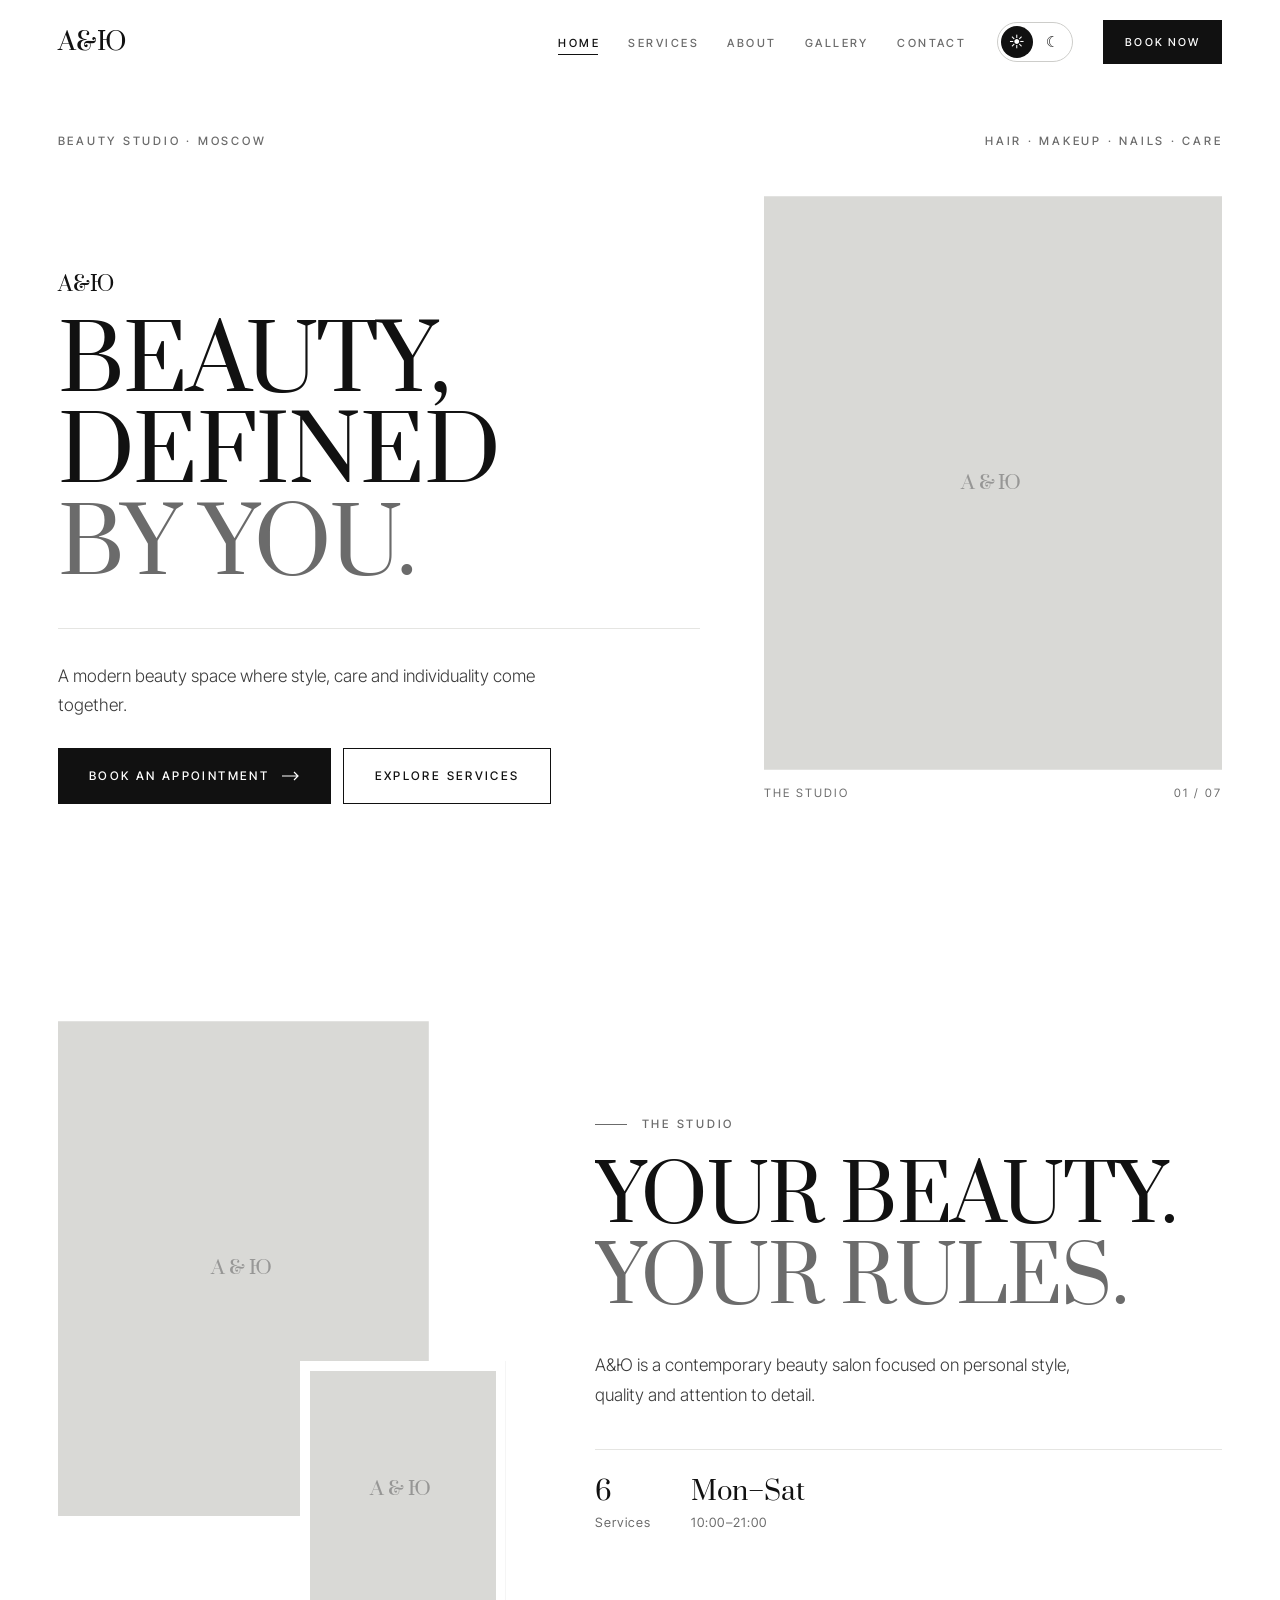
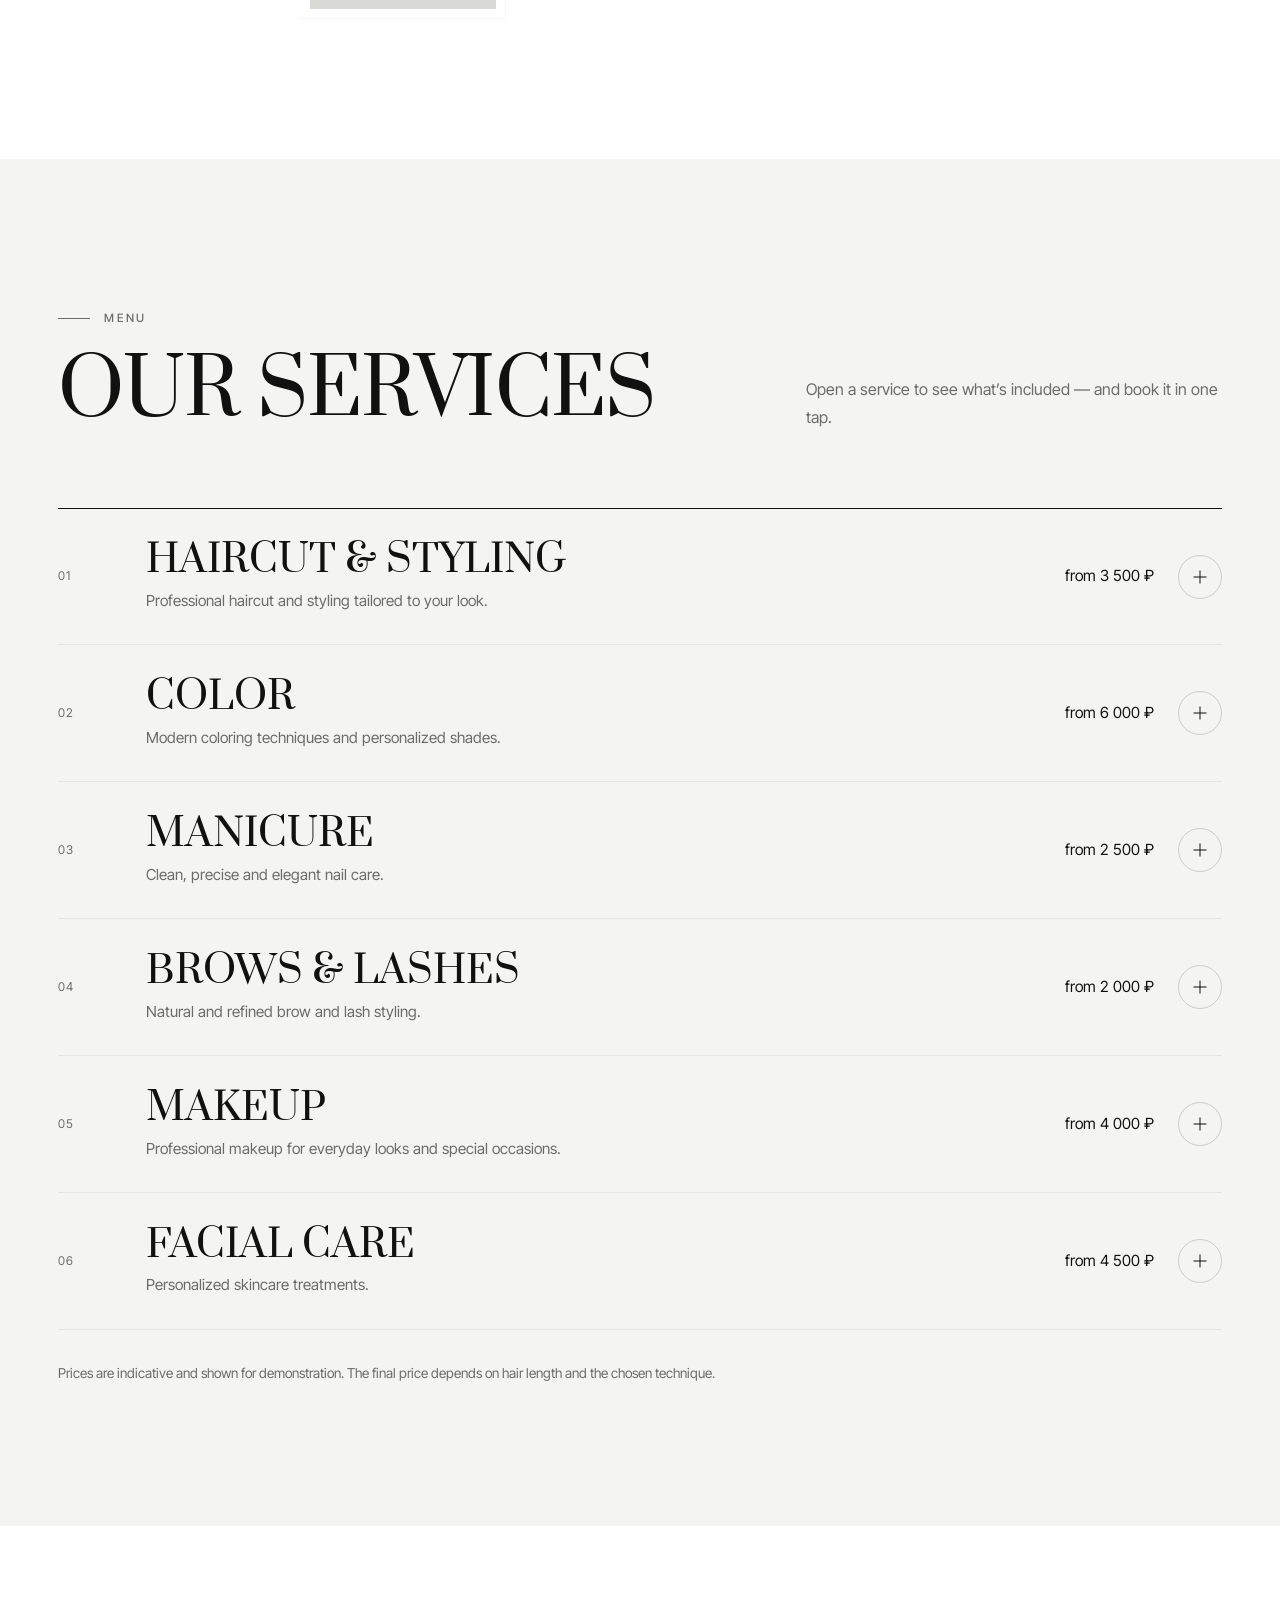
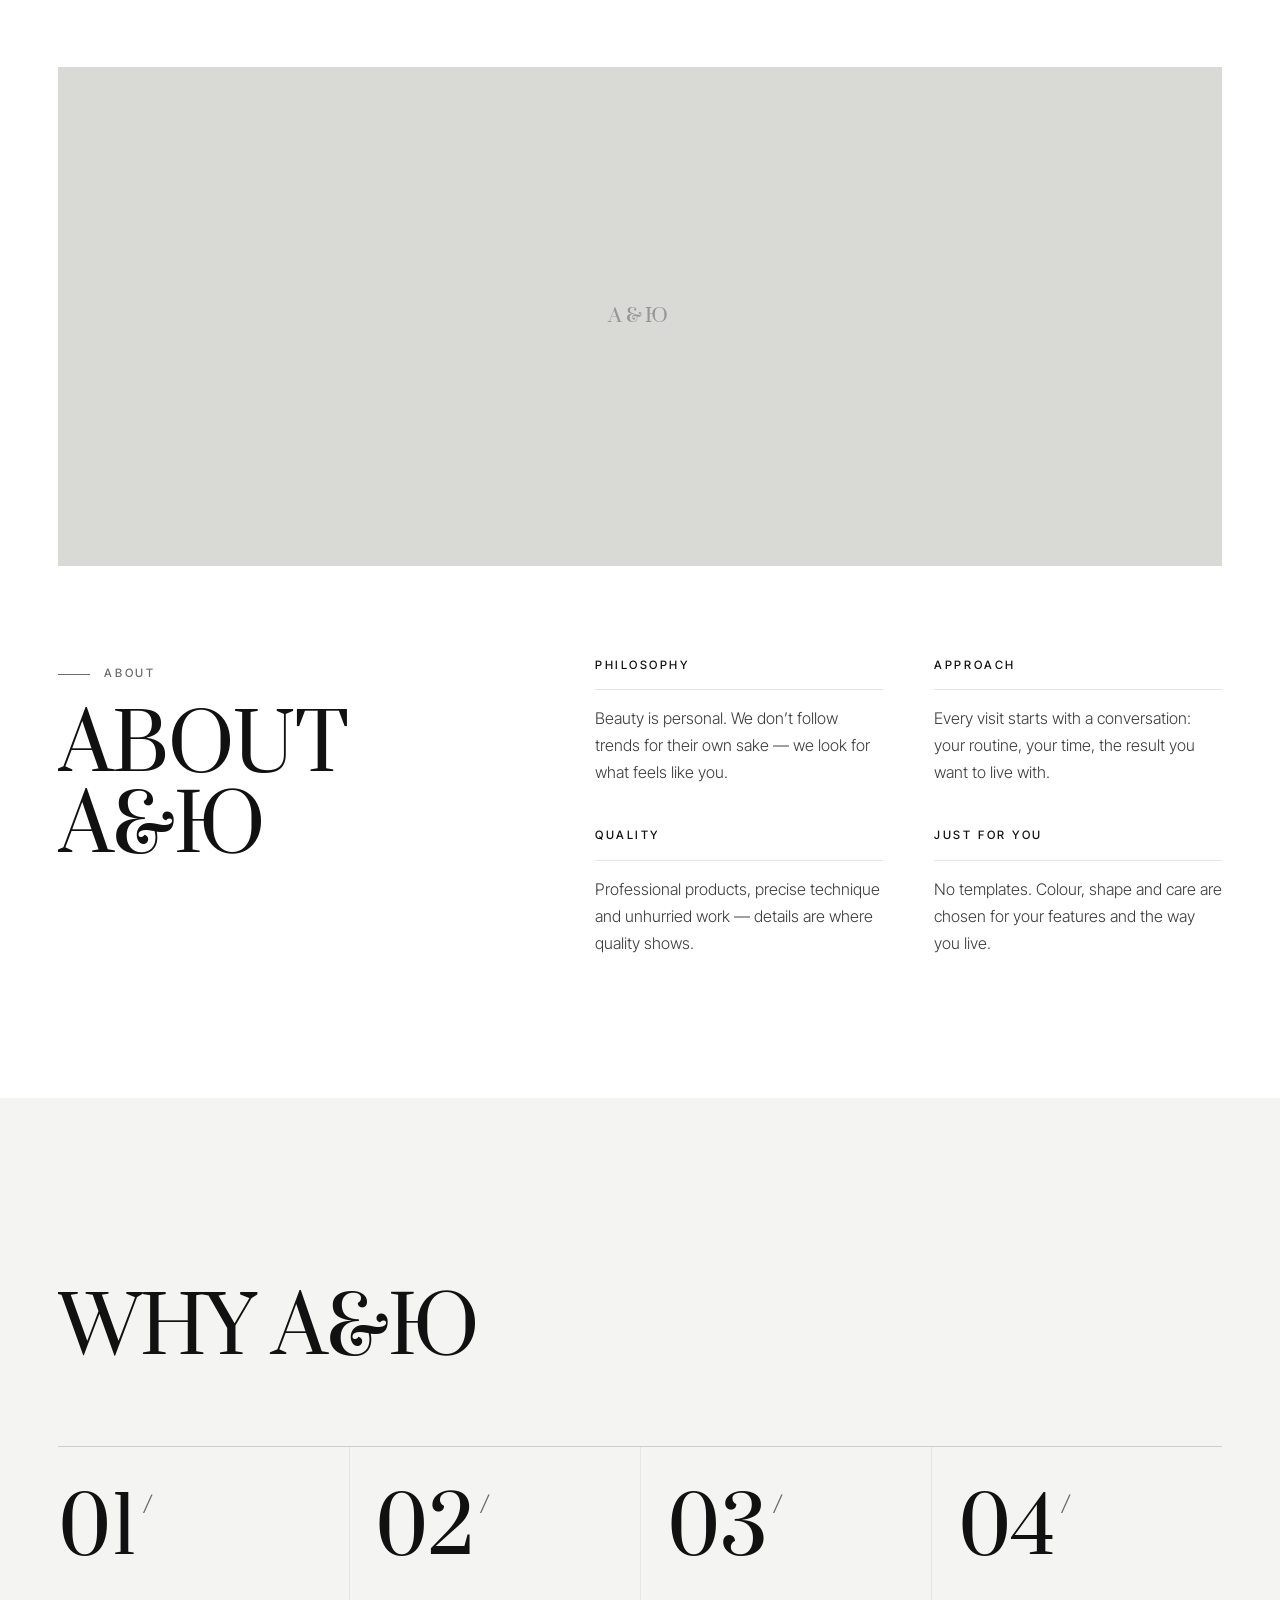
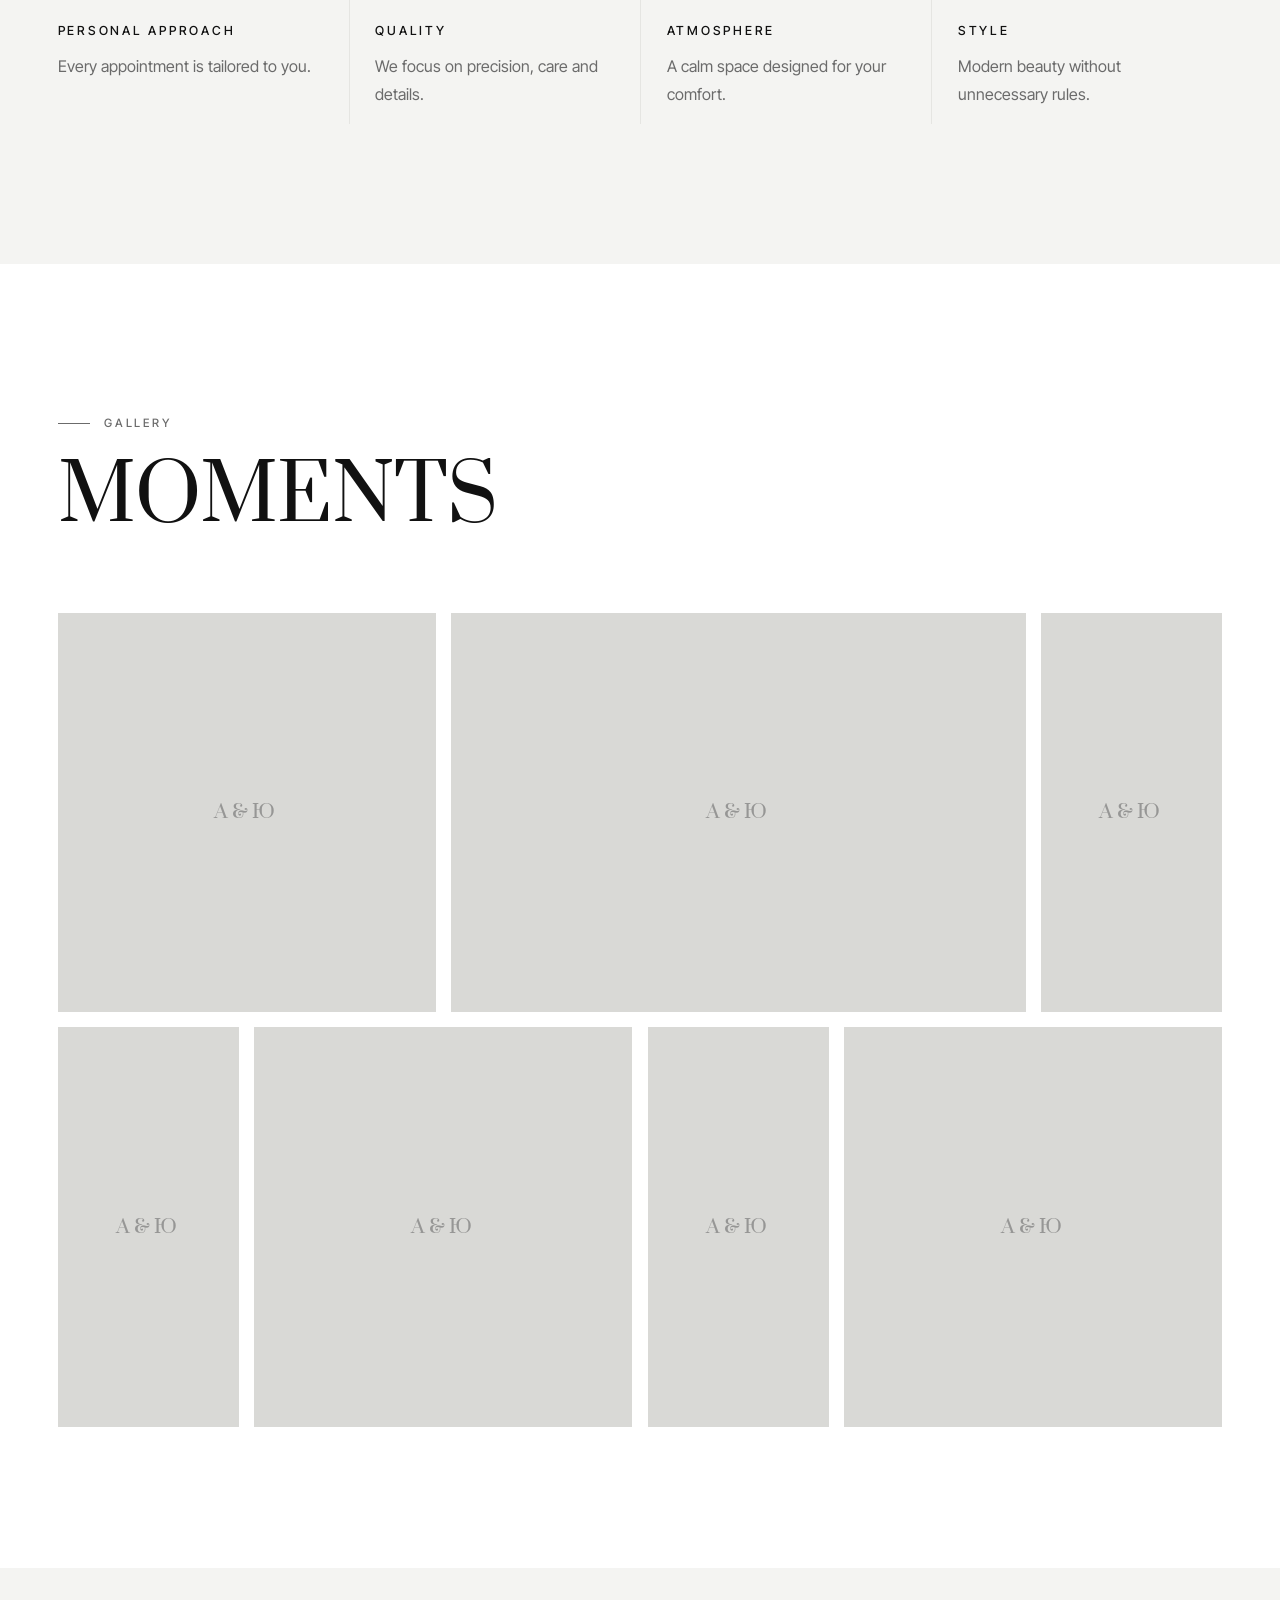
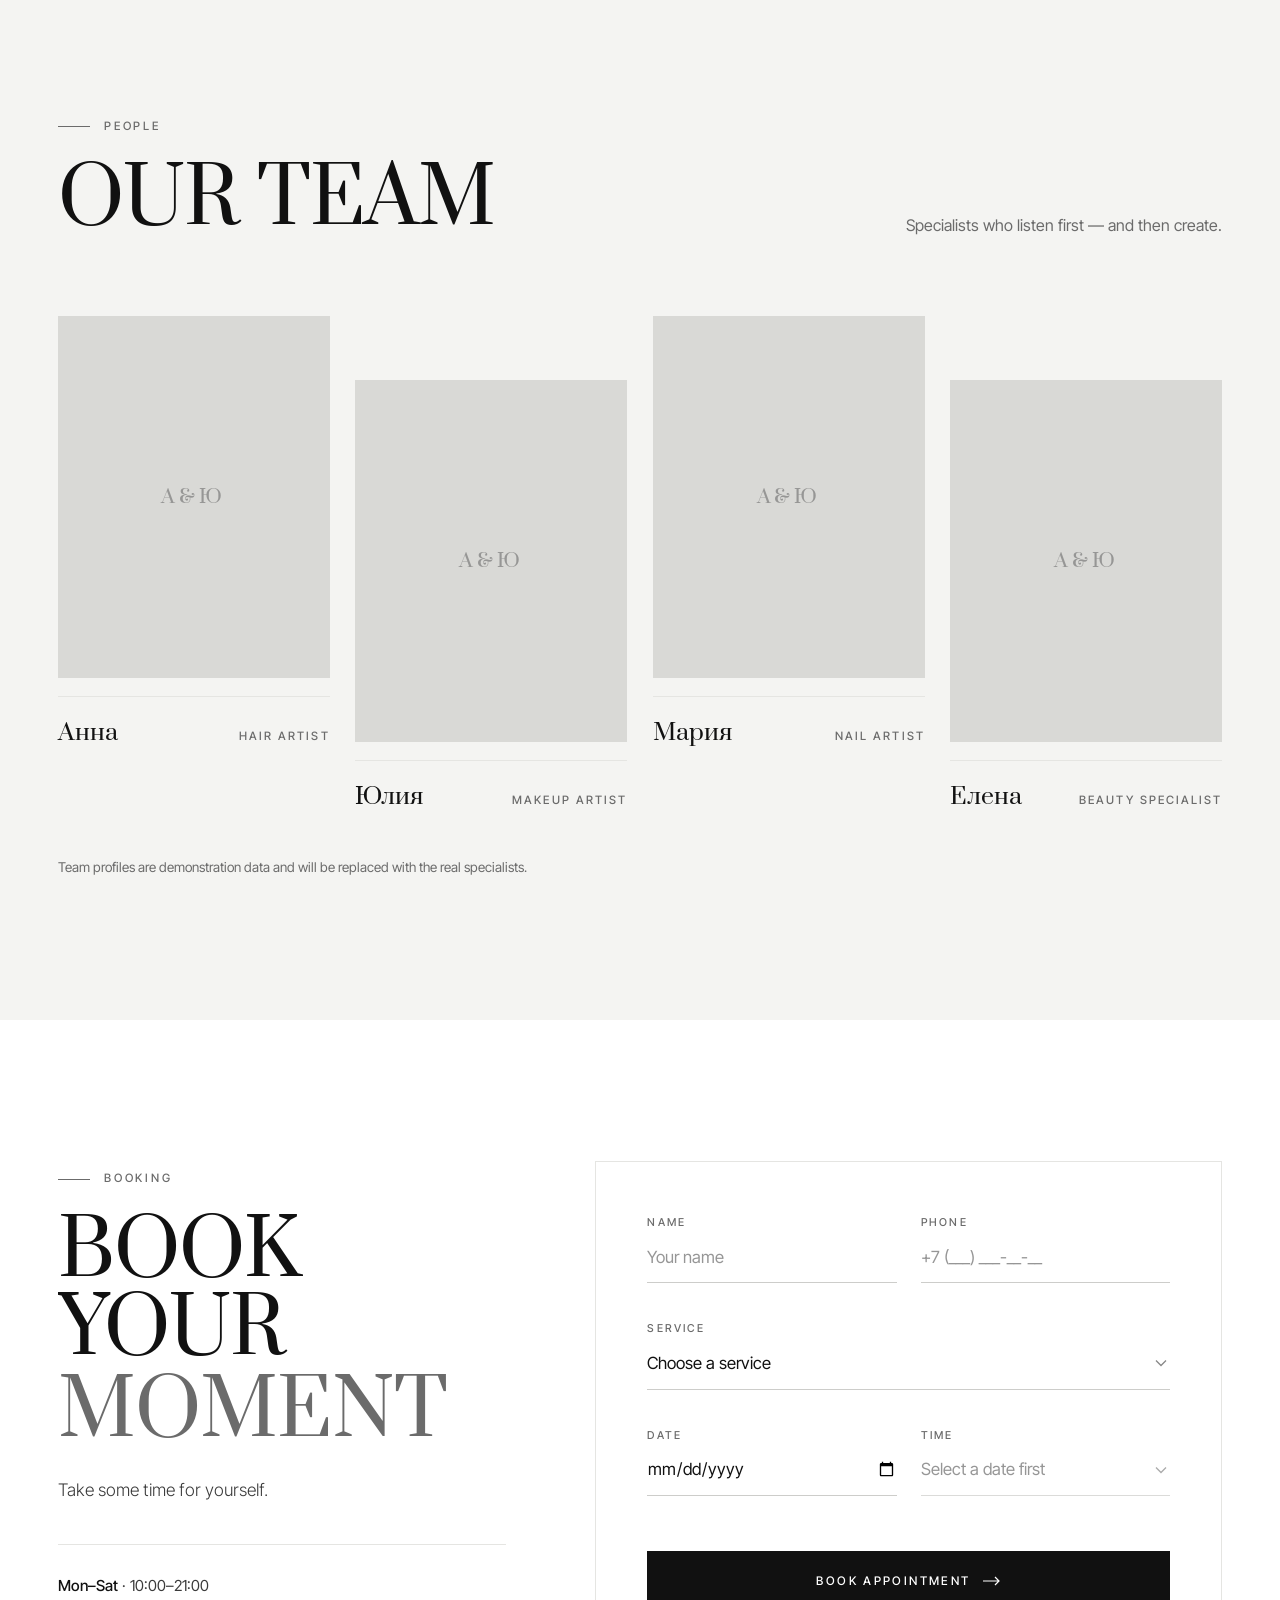
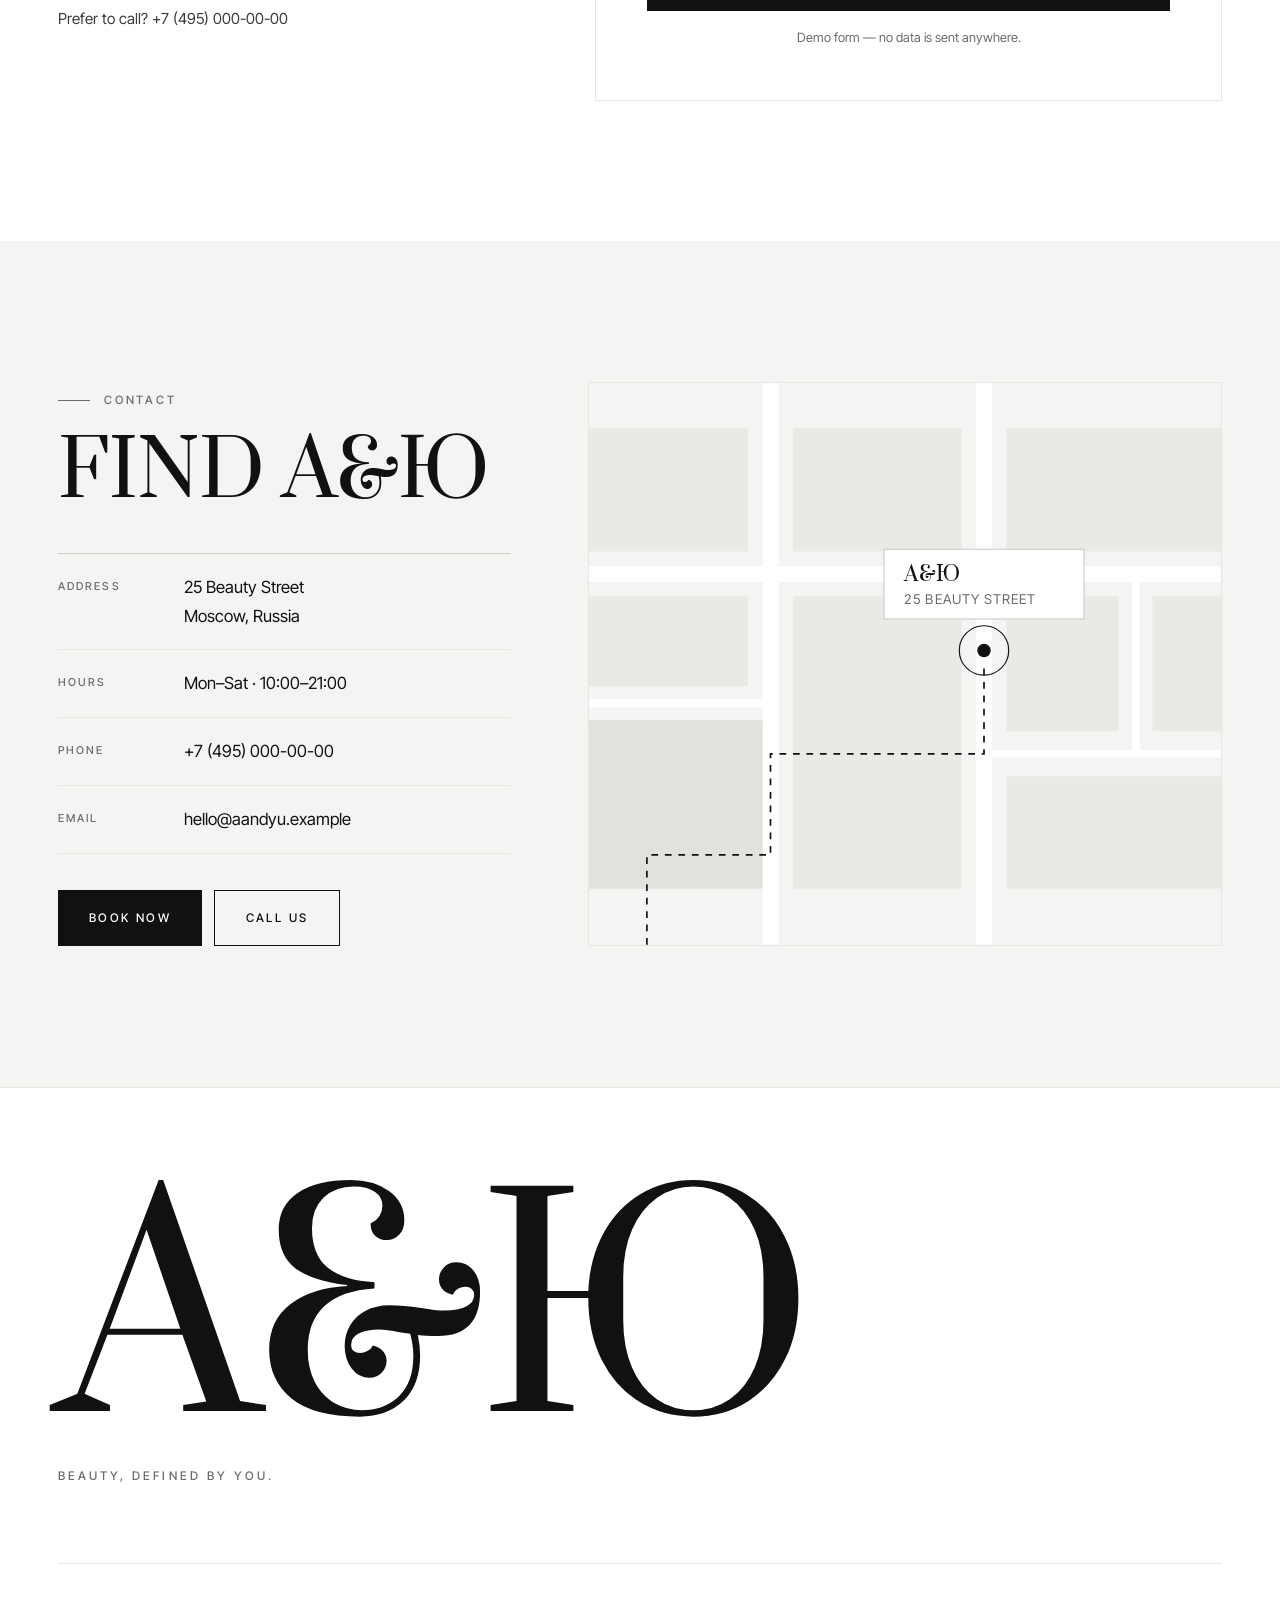
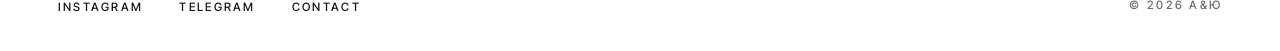
==== ayu/index.html @ 7f2ae50e "Add A&Ю beauty salon website with light and dark themes A single-file site in ayu/index.html: editor" ====
<!doctype html>
<html lang="en">
<head>
  <meta charset="utf-8">
  <meta name="viewport" content="width=device-width, initial-scale=1, viewport-fit=cover">
  <title>A&amp;Ю — Beauty Studio in Moscow</title>
  <meta name="description" content="A&amp;Ю is a contemporary beauty salon in Moscow: haircut and styling, color, manicure, brows and lashes, makeup and facial care. Book your appointment online.">
  <meta name="color-scheme" content="light dark">
  <meta name="theme-color" content="#ffffff">
  <meta property="og:type" content="website">
  <meta property="og:site_name" content="A&amp;Ю">
  <meta property="og:title" content="A&amp;Ю — Beauty, defined by you.">
  <meta property="og:description" content="A modern beauty space where style, care and individuality come together.">
  <meta property="og:image" content="https://images.unsplash.com/photo-1560066984-138dadb4c035?auto=format&fit=crop&w=1200&h=630&q=80">
  <meta name="twitter:card" content="summary_large_image">
  <link rel="icon" href="data:image/svg+xml,%3Csvg xmlns='http://www.w3.org/2000/svg' viewBox='0 0 64 64'%3E%3Crect width='64' height='64' fill='%23111'/%3E%3Ctext x='32' y='42' text-anchor='middle' font-family='Georgia,serif' font-size='24' fill='%23fff'%3EA%26%D0%AE%3C/text%3E%3C/svg%3E">

  <!-- Theme is applied before the first paint: saved choice, otherwise the system preference -->
  <script>
    (function () {
      var theme;
      try { theme = localStorage.getItem('ayu-theme'); } catch (e) {}
      if (theme !== 'light' && theme !== 'dark') {
        theme = window.matchMedia && matchMedia('(prefers-color-scheme: dark)').matches ? 'dark' : 'light';
      }
      document.documentElement.dataset.theme = theme;
      document.documentElement.classList.add('js');
    })();
  </script>

  <link rel="preconnect" href="https://fonts.googleapis.com">
  <link rel="preconnect" href="https://fonts.gstatic.com" crossorigin>
  <link rel="preconnect" href="https://images.unsplash.com">
  <link rel="stylesheet" href="https://fonts.googleapis.com/css2?family=Inter+Tight:wght@300;400;500;600&family=Prata&display=swap">

  <script type="application/ld+json">
  {
    "@context": "https://schema.org",
    "@type": "BeautySalon",
    "name": "A&Ю",
    "slogan": "Beauty, defined by you.",
    "telephone": "+7 495 000-00-00",
    "email": "hello@aandyu.example",
    "address": { "@type": "PostalAddress", "streetAddress": "25 Beauty Street", "addressLocality": "Moscow", "addressCountry": "RU" },
    "openingHoursSpecification": [{
      "@type": "OpeningHoursSpecification",
      "dayOfWeek": ["Monday", "Tuesday", "Wednesday", "Thursday", "Friday", "Saturday"],
      "opens": "10:00", "closes": "21:00"
    }]
  }
  </script>

  <style>
    /* ==========================================================================
       A&Ю — styles
       1 Theme tokens · 2 Base · 3 Type · 4 Buttons · 5 Header & menu · 6 Hero
       7 Intro · 8 Services · 9 About · 10 Why · 11 Gallery · 12 Team
       13 Booking · 14 Contact · 15 Footer · 16 Motion
       ========================================================================== */

    /* 1. Theme tokens ---------------------------------------------------------- */
    :root,
    [data-theme="light"] {
      --bg: #ffffff;
      --bg-2: #f4f4f2;
      --bg-3: #ebebe8;
      --text: #111111;
      --text-2: #3b3b3b;
      --muted: #6b6b6b;
      --line: #e5e5e2;
      --line-2: #cdcdca;
      --invert-bg: #111111;
      --invert-text: #ffffff;
      --overlay: rgba(255, 255, 255, .96);
      --img-filter: saturate(.72) brightness(1.04) contrast(.98);
      --img-filter-hover: saturate(.9) brightness(1.02);
      --placeholder: #d9d9d6;
      --map-block: #e9e9e6;
      --map-road: #ffffff;
      --map-park: #e1e2dd;
      color-scheme: light;
    }

    [data-theme="dark"] {
      --bg: #0b0b0b;
      --bg-2: #131313;
      --bg-3: #1b1b1b;
      --text: #f4f4f2;
      --text-2: #c8c8c5;
      --muted: #8e8e8b;
      --line: #252525;
      --line-2: #3a3a3a;
      --invert-bg: #f4f4f2;
      --invert-text: #0b0b0b;
      --overlay: rgba(8, 8, 8, .96);
      --img-filter: saturate(.55) contrast(1.12) brightness(.8);
      --img-filter-hover: saturate(.7) contrast(1.08) brightness(.88);
      --placeholder: #2a2a2a;
      --map-block: #1a1a1a;
      --map-road: #262626;
      --map-park: #202020;
      color-scheme: dark;
    }

    :root {
      --serif: 'Prata', 'Didot', 'Bodoni 72', Georgia, serif;
      --sans: 'Inter Tight', 'Inter', system-ui, -apple-system, 'Segoe UI', sans-serif;
      --ease: cubic-bezier(.22, 1, .36, 1);
      --ease-io: cubic-bezier(.7, 0, .2, 1);
      --gutter: clamp(20px, 4.5vw, 72px);
      --header-h: 84px;
      --section: clamp(6rem, 11vw, 11rem);
    }

    @media (max-width: 1024px) { :root { --header-h: 72px; } }
    @media (max-width: 600px)  { :root { --header-h: 64px; } }

    /* Smooth theme change for browsers without View Transitions */
    .theme-anim, .theme-anim *, .theme-anim *::before, .theme-anim *::after {
      transition: background-color .6s ease, color .6s ease, border-color .6s ease, fill .6s ease, stroke .6s ease, filter .6s ease !important;
    }

    /* Circular reveal driven by the View Transitions API */
    ::view-transition-old(root), ::view-transition-new(root) { animation: none; mix-blend-mode: normal; }

    /* 2. Base ------------------------------------------------------------------ */
    *, *::before, *::after { box-sizing: border-box; margin: 0; padding: 0; }

    html {
      -webkit-text-size-adjust: 100%;
      text-size-adjust: 100%;
      scroll-behavior: smooth;
      scroll-padding-top: 64px;
      background: var(--bg);
    }
    html.is-locked { overflow: hidden; }

    body {
      min-height: 100vh;
      background: var(--bg);
      color: var(--text-2);
      font-family: var(--sans);
      font-size: 1rem;
      font-weight: 400;
      line-height: 1.7;
      overflow-x: hidden;
      overflow-x: clip;
      -webkit-font-smoothing: antialiased;
      -moz-osx-font-smoothing: grayscale;
    }

    [hidden] { display: none !important; }
    img { display: block; max-width: 100%; }
    a { color: inherit; text-decoration: none; }
    button, input, select { font: inherit; color: inherit; }
    button { background: none; border: 0; cursor: pointer; }
    ul, ol { list-style: none; }
    address { font-style: normal; }

    ::selection { background: var(--text); color: var(--bg); }
    :focus-visible { outline: 1px solid var(--text); outline-offset: 4px; }
    main:focus { outline: none; }

    .container { width: 100%; max-width: 1440px; margin-inline: auto; padding-inline: var(--gutter); }
    .section { position: relative; padding-block: var(--section); }
    .section--alt { background: var(--bg-2); }

    .sr-only { position: absolute; width: 1px; height: 1px; margin: -1px; padding: 0; overflow: hidden; clip: rect(0 0 0 0); white-space: nowrap; border: 0; }

    .skip-link {
      position: fixed; top: 1rem; left: 1rem; z-index: 500; padding: .8rem 1.3rem;
      background: var(--invert-bg); color: var(--invert-text); font-size: .85rem;
      transform: translateY(-250%); transition: transform .3s;
    }
    .skip-link:focus { transform: none; }

    /* 3. Type ------------------------------------------------------------------ */
    .eyebrow {
      display: inline-flex; align-items: center; gap: .9rem;
      font-size: .72rem; font-weight: 500; letter-spacing: .24em; text-transform: uppercase;
      color: var(--muted);
    }
    .eyebrow::before { content: ''; width: 2rem; height: 1px; background: currentColor; }

    .title {
      font-family: var(--serif);
      font-size: clamp(2.6rem, 6vw, 6rem);
      font-weight: 400;
      line-height: 1.02;
      letter-spacing: -.01em;
      text-transform: uppercase;
      color: var(--text);
    }
    .title .soft { color: var(--muted); }

    .lead { font-size: clamp(1.05rem, 1.35vw, 1.22rem); font-weight: 300; line-height: 1.7; color: var(--text-2); }

    .mask { display: block; overflow: hidden; padding-block: .04em .1em; margin-block: -.04em -.1em; }
    .mask > span { display: block; }

    .section-head { display: flex; align-items: flex-end; justify-content: space-between; flex-wrap: wrap; gap: 1.5rem 4rem; margin-bottom: clamp(3rem, 6vw, 5.5rem); }
    .section-head .eyebrow { margin-bottom: 1.5rem; }
    .section-head__lead { max-width: 26rem; color: var(--muted); }

    /* 4. Buttons & links ------------------------------------------------------- */
    .btn {
      position: relative; display: inline-flex; align-items: center; justify-content: center; gap: .8rem;
      min-height: 56px; padding: 0 1.9rem;
      border: 1px solid var(--text);
      font-size: .74rem; font-weight: 500; letter-spacing: .2em; text-transform: uppercase; white-space: nowrap;
      color: var(--text);
      overflow: hidden; isolation: isolate;
      transition: color .5s var(--ease), border-color .5s var(--ease);
    }
    .btn::before {
      content: ''; position: absolute; inset: 0; z-index: -1; background: var(--text);
      transform: translateY(101%); transition: transform .6s var(--ease);
    }
    .btn:hover, .btn:focus-visible { color: var(--bg); }
    .btn:hover::before, .btn:focus-visible::before { transform: none; }

    .btn--solid { background: var(--text); color: var(--bg); }
    .btn--solid::before { background: var(--bg); }
    .btn--solid:hover, .btn--solid:focus-visible { color: var(--text); }

    .btn--sm { min-height: 44px; padding: 0 1.3rem; font-size: .68rem; }

    .btn__arrow { width: 18px; height: 10px; fill: none; stroke: currentColor; stroke-width: 1.2; transition: transform .6s var(--ease); }
    .btn:hover .btn__arrow { transform: translateX(4px); }

    .link {
      background: linear-gradient(currentColor, currentColor) 0 100% / 0 1px no-repeat;
      transition: background-size .5s var(--ease), color .3s;
    }
    .link:hover, .link:focus-visible { background-size: 100% 1px; }

    /* Photos: theme-aware grading and a quiet placeholder if a photo fails */
    .media { position: relative; overflow: hidden; background: var(--placeholder); }
    .media::before {
      content: 'A&Ю'; position: absolute; inset: 0; display: grid; place-items: center;
      font-family: var(--serif); font-size: 1.2rem; letter-spacing: .2em; color: var(--muted); opacity: .6;
    }
    .media img {
      position: relative; width: 100%; height: 100%; object-fit: cover;
      filter: var(--img-filter);
      transition: transform 1.4s var(--ease), filter .8s ease;
    }
    .media img.is-missing { visibility: hidden; }
    .media__inner { position: absolute; inset: -7% 0; will-change: transform; }

    /* 5. Header & menu --------------------------------------------------------- */
    .header {
      position: fixed; top: 0; left: 0; right: 0; z-index: 100;
      border-bottom: 1px solid transparent;
      transition: background-color .5s ease, border-color .5s ease;
    }
    .header.is-scrolled {
      background: var(--bg);
      background: color-mix(in srgb, var(--bg) 88%, transparent);
      -webkit-backdrop-filter: blur(12px); backdrop-filter: blur(12px);
      border-bottom-color: var(--line);
    }
    .header__inner { display: flex; align-items: center; justify-content: space-between; gap: 2rem; height: var(--header-h); transition: height .5s var(--ease); }
    .header.is-scrolled .header__inner { height: 66px; }

    .logo { font-family: var(--serif); font-size: 1.55rem; line-height: 1; letter-spacing: .02em; color: var(--text); white-space: nowrap; }

    .header__right { display: flex; align-items: center; gap: clamp(1rem, 2.4vw, 2.5rem); }

    .nav ul { display: flex; gap: clamp(1.1rem, 2.2vw, 2.4rem); }
    .nav__link {
      position: relative; padding-block: .5rem;
      font-size: .7rem; font-weight: 500; letter-spacing: .22em; text-transform: uppercase; color: var(--muted);
      transition: color .3s;
    }
    .nav__link::after {
      content: ''; position: absolute; left: 0; right: .22em; bottom: .2rem; height: 1px; background: var(--text);
      transform: scaleX(0); transform-origin: right; transition: transform .5s var(--ease);
    }
    .nav__link:hover, .nav__link.is-active { color: var(--text); }
    .nav__link:hover::after, .nav__link.is-active::after { transform: scaleX(1); transform-origin: left; }

    /* Theme switch */
    .theme-toggle {
      position: relative; display: inline-flex; align-items: center; gap: .1rem;
      height: 40px; padding: 3px;
      border: 1px solid var(--line-2); border-radius: 999px;
      color: var(--text);
    }
    .theme-toggle__knob {
      position: absolute; top: 3px; left: 3px; width: 32px; height: 32px; border-radius: 50%;
      background: var(--text);
      transition: transform .6s var(--ease), background-color .6s ease;
    }
    [data-theme="dark"] .theme-toggle__knob { transform: translateX(34px); }
    .theme-toggle__icon {
      position: relative; z-index: 1; display: grid; place-items: center; width: 32px; height: 32px;
      font-size: .95rem; line-height: 1; transition: color .5s ease;
    }
    [data-theme="light"] .theme-toggle__icon--sun,
    [data-theme="dark"] .theme-toggle__icon--moon { color: var(--bg); }
    .theme-toggle__icon--moon { margin-left: 2px; }
    .theme-toggle:hover { border-color: var(--text); }

    .burger { display: none; position: relative; width: 44px; height: 44px; margin-right: -8px; }
    .burger span { position: absolute; left: 10px; width: 24px; height: 1px; background: var(--text); transition: transform .5s var(--ease), top .5s var(--ease); }
    .burger span:first-child { top: 18px; }
    .burger span:last-child { top: 26px; }
    .burger[aria-expanded="true"] span:first-child { top: 22px; transform: rotate(45deg); }
    .burger[aria-expanded="true"] span:last-child { top: 22px; transform: rotate(-45deg); }

    @media (max-width: 1100px) { .nav { display: none; } .burger { display: block; } }
    @media (max-width: 520px) { .header__book { display: none; } }

    .drawer {
      position: fixed; inset: 0; z-index: 90; overflow-y: auto; background: var(--bg);
      visibility: hidden; clip-path: inset(0 0 100% 0);
      transition: clip-path .9s var(--ease-io), visibility 0s linear .9s;
    }
    .drawer.is-open { visibility: visible; clip-path: inset(0); transition: clip-path .9s var(--ease-io), visibility 0s; }
    .drawer__inner {
      display: flex; flex-direction: column; justify-content: space-between; gap: 2.5rem; min-height: 100%;
      padding: calc(var(--header-h) + 4vh) var(--gutter) max(2rem, env(safe-area-inset-bottom));
    }
    .drawer__list li { overflow: hidden; border-bottom: 1px solid var(--line); }
    .drawer__link {
      display: flex; align-items: baseline; justify-content: space-between; padding: .9rem 0;
      font-family: var(--serif); font-size: clamp(2.2rem, 10vw, 3.8rem); line-height: 1.05; text-transform: uppercase; color: var(--text);
      transform: translateY(105%); transition: transform .45s var(--ease), color .3s;
    }
    .drawer__link span { font-family: var(--sans); font-size: .7rem; letter-spacing: .2em; color: var(--muted); }
    .drawer.is-open .drawer__link { transform: none; transition: transform 1s var(--ease) calc(.3s + var(--i) * .06s), color .3s; }
    .drawer__link:hover { color: var(--muted); }
    .drawer__foot { display: grid; gap: 1rem; opacity: 0; transition: opacity .3s; }
    .drawer.is-open .drawer__foot { opacity: 1; transition: opacity .8s ease .7s; }
    .drawer__foot .btn { width: 100%; }
    .drawer__meta { display: flex; justify-content: space-between; flex-wrap: wrap; gap: .4rem 1rem; font-size: .88rem; color: var(--muted); }

    /* 6. Hero ------------------------------------------------------------------ */
    .hero { position: relative; padding-top: calc(var(--header-h) + clamp(1.5rem, 4vw, 3rem)); padding-bottom: clamp(3rem, 6vw, 5rem); }
    .hero__grid { display: grid; grid-template-columns: minmax(0, 7fr) minmax(0, 5fr); gap: clamp(2rem, 5vw, 5rem); align-items: end; }

    .hero__caption { display: flex; justify-content: space-between; gap: 1rem; margin-bottom: clamp(1.75rem, 3.5vw, 3rem); }
    .hero__caption span { font-size: .72rem; font-weight: 500; letter-spacing: .24em; text-transform: uppercase; color: var(--muted); }

    .hero__logo { font-family: var(--serif); font-size: clamp(1.1rem, 1.6vw, 1.4rem); color: var(--text); margin-bottom: 1rem; display: block; }

    .hero__title {
      font-family: var(--serif);
      font-size: clamp(3rem, 7vw, 7.8rem);
      font-weight: 400; line-height: .98; letter-spacing: -.015em; text-transform: uppercase;
      color: var(--text);
    }
    .hero__title .soft { color: var(--muted); }

    .hero__bottom { display: grid; gap: 1.75rem; margin-top: clamp(1.75rem, 3vw, 2.75rem); padding-top: clamp(1.5rem, 2.5vw, 2rem); border-top: 1px solid var(--line); }
    .hero__sub { max-width: 30rem; }
    .hero__actions { display: flex; flex-wrap: wrap; gap: .75rem; }

    .hero__media { aspect-ratio: 4 / 5; max-height: calc(100svh - var(--header-h) - 9rem); width: 100%; }
    .hero__media img { animation: hero-zoom 16s var(--ease) both; }
    @keyframes hero-zoom { from { transform: scale(1.12); } to { transform: scale(1); } }
    .hero__figcaption { display: flex; justify-content: space-between; margin-top: .9rem; font-size: .72rem; letter-spacing: .18em; text-transform: uppercase; color: var(--muted); }

    @media (max-width: 1024px) {
      .hero__grid { grid-template-columns: 1fr; }
      .hero__media { aspect-ratio: 4 / 3.4; }
    }
    @media (max-width: 560px) {
      .hero__actions { flex-direction: column; }
      .hero__actions .btn { width: 100%; justify-content: space-between; }
      .hero__media { aspect-ratio: 4 / 4.6; }
      .hero__caption { flex-direction: column; gap: .4rem; }
    }

    /* 7. Intro ----------------------------------------------------------------- */
    .intro__grid { display: grid; grid-template-columns: minmax(0, 5fr) minmax(0, 7fr); gap: clamp(3rem, 7vw, 8rem); align-items: center; }
    .intro__visual { position: relative; padding: 0 clamp(2rem, 6vw, 6rem) clamp(4rem, 8vw, 7rem) 0; }
    .intro__main { aspect-ratio: 3 / 4; }
    .intro__small { position: absolute; right: 0; bottom: 0; width: 46%; aspect-ratio: 4 / 5; border: clamp(6px, .8vw, 12px) solid var(--bg); }
    .intro__text .title { margin: 1.5rem 0 2rem; }
    .intro__text .lead { max-width: 30rem; }
    .intro__note { display: flex; gap: 2.5rem; margin-top: 2.5rem; padding-top: 1.75rem; border-top: 1px solid var(--line); }
    .intro__note b { display: block; font-family: var(--serif); font-size: 1.6rem; font-weight: 400; color: var(--text); line-height: 1.1; }
    .intro__note span { display: block; margin-top: .35rem; font-size: .8rem; letter-spacing: .08em; color: var(--muted); }

    @media (max-width: 900px) {
      .intro__grid { grid-template-columns: 1fr; }
      .intro__visual { order: 2; }
    }

    /* 8. Services -------------------------------------------------------------- */
    .services__list { border-top: 1px solid var(--text); }
    .svc { border-bottom: 1px solid var(--line); }

    .svc__row {
      display: grid; grid-template-columns: 64px minmax(0, 1fr) auto 44px; align-items: center; gap: 1.5rem;
      width: 100%; padding: clamp(1.4rem, 2.4vw, 2rem) 0; text-align: left;
    }
    .svc__num { font-size: .75rem; letter-spacing: .14em; color: var(--muted); }
    .svc__name {
      display: block; font-family: var(--serif); font-size: clamp(1.5rem, 3vw, 2.8rem); line-height: 1.1; text-transform: uppercase; color: var(--text);
      transition: transform .7s var(--ease), color .4s;
    }
    .svc__desc { display: block; margin-top: .4rem; font-size: .95rem; color: var(--muted); }
    .svc__price { font-size: clamp(.95rem, 1.2vw, 1.1rem); color: var(--text); white-space: nowrap; }
    .svc__icon { position: relative; width: 44px; height: 44px; border: 1px solid var(--line-2); border-radius: 50%; justify-self: end; transition: background-color .4s, border-color .4s, transform .6s var(--ease); }
    .svc__icon::before, .svc__icon::after { content: ''; position: absolute; left: 50%; top: 50%; width: 13px; height: 1px; background: var(--text); transform: translate(-50%, -50%); transition: transform .5s var(--ease), background-color .4s; }
    .svc__icon::after { transform: translate(-50%, -50%) rotate(90deg); }

    .svc__row:focus-visible .svc__name { transform: translateX(10px); }
    @media (hover: hover) {
      .svc__row:hover .svc__name { transform: translateX(10px); }
      .svc__row:hover .svc__icon { background: var(--text); border-color: var(--text); }
      .svc__row:hover .svc__icon::before, .svc__row:hover .svc__icon::after { background: var(--bg); }
    }
    .svc.is-open .svc__icon { transform: rotate(45deg); }
    .svc__row:focus-visible { outline-offset: -1px; }

    /* Hovering a row dims the others */
    @media (hover: hover) {
      .services__list:hover .svc__row .svc__name { color: var(--muted); }
      .services__list .svc__row:hover .svc__name { color: var(--text); }
    }

    .svc__panel { display: grid; grid-template-rows: 0fr; transition: grid-template-rows .7s var(--ease); }
    .svc.is-open .svc__panel { grid-template-rows: 1fr; }
    .svc__panel-inner { overflow: hidden; }
    .svc__details {
      display: grid; grid-template-columns: 200px minmax(0, 1fr) auto; gap: clamp(1.5rem, 3vw, 3rem); align-items: end;
      padding: 0 0 clamp(1.75rem, 3vw, 2.5rem) calc(64px + 1.5rem);
    }
    .svc__img { aspect-ratio: 4 / 5; }
    .svc__meta dt { font-size: .68rem; font-weight: 500; letter-spacing: .2em; text-transform: uppercase; color: var(--muted); }
    .svc__meta dd { margin: .3rem 0 1.1rem; color: var(--text); }
    .svc__meta ul { display: grid; gap: .25rem; }
    .svc__meta li::before { content: '— '; color: var(--muted); }

    .services__note { margin-top: 2rem; font-size: .85rem; color: var(--muted); }

    /* Floating preview that follows the cursor (desktop only) */
    .svc-preview { display: none; }
    @media (hover: hover) and (pointer: fine) {
      .svc-preview {
        display: block; position: fixed; top: 0; left: 0; z-index: 60;
        width: clamp(200px, 17vw, 280px); aspect-ratio: 4 / 5;
        pointer-events: none; opacity: 0; will-change: transform;
        transition: opacity .4s ease;
      }
      .svc-preview.is-visible { opacity: 1; }
      .svc-preview .media { position: absolute; inset: 0; opacity: 0; transform: scale(1.06); transition: opacity .5s ease, transform .8s var(--ease); }
      .svc-preview .media.is-active { opacity: 1; transform: none; }
    }

    @media (max-width: 760px) {
      .svc__row { grid-template-columns: minmax(0, 1fr) 40px; grid-template-areas: "num icon" "name icon" "price icon"; gap: .35rem 1rem; }
      .svc__num { grid-area: num; }
      .svc__main { grid-area: name; }
      .svc__price { grid-area: price; margin-top: .4rem; }
      .svc__icon { grid-area: icon; width: 40px; height: 40px; }
      .svc__details { grid-template-columns: 110px minmax(0, 1fr); padding-left: 0; align-items: start; }
      .svc__details .btn { grid-column: 1 / -1; }
    }

    /* 9. About ----------------------------------------------------------------- */
    .about__media { aspect-ratio: 21 / 9; margin-bottom: clamp(3.5rem, 7vw, 6rem); }
    .about__grid { display: grid; grid-template-columns: minmax(0, 5fr) minmax(0, 7fr); gap: 3rem clamp(3rem, 7vw, 8rem); }
    .about__head .title { margin-top: 1.5rem; }
    .about__points { display: grid; grid-template-columns: repeat(2, minmax(0, 1fr)); gap: 2.5rem clamp(2rem, 4vw, 4rem); }
    .about__points h3 { font-size: .72rem; font-weight: 500; letter-spacing: .22em; text-transform: uppercase; color: var(--text); padding-bottom: .9rem; margin-bottom: .9rem; border-bottom: 1px solid var(--line); }
    .about__points p { color: var(--text-2); font-weight: 300; }

    @media (max-width: 900px) {
      .about__grid { grid-template-columns: 1fr; }
      .about__media { aspect-ratio: 4 / 3; }
    }
    @media (max-width: 560px) { .about__points { grid-template-columns: 1fr; } }

    /* 10. Why ------------------------------------------------------------------ */
    .why__grid { display: grid; grid-template-columns: repeat(4, minmax(0, 1fr)); border-top: 1px solid var(--line-2); }
    .why__item { position: relative; padding: clamp(2rem, 3.5vw, 3rem) clamp(1.25rem, 2vw, 2rem) 1rem 0; }
    .why__item + .why__item { padding-left: clamp(1.25rem, 2vw, 2rem); border-left: 1px solid var(--line); }
    .why__item::before { content: ''; position: absolute; left: 0; top: -1px; height: 1px; width: 100%; background: var(--text); transform: scaleX(0); transform-origin: left; transition: transform .8s var(--ease); }
    .why__item:hover::before { transform: scaleX(1); }
    .why__num { font-family: var(--serif); font-size: clamp(3.5rem, 6vw, 6rem); line-height: 1; color: var(--text); }
    .why__num span { color: var(--muted); font-size: .35em; vertical-align: top; margin-left: .15em; }
    .why__title { margin-top: clamp(2rem, 4vw, 3.5rem); font-size: .78rem; font-weight: 500; letter-spacing: .22em; text-transform: uppercase; color: var(--text); }
    .why__text { margin-top: .75rem; max-width: 16rem; color: var(--muted); }

    @media (max-width: 1024px) {
      .why__grid { grid-template-columns: repeat(2, minmax(0, 1fr)); }
      .why__item:nth-child(3) { padding-left: 0; border-left: 0; }
      .why__item:nth-child(n + 3) { border-top: 1px solid var(--line); }
    }
    @media (max-width: 560px) {
      .why__grid { grid-template-columns: 1fr; }
      .why__item, .why__item + .why__item { padding-left: 0; border-left: 0; }
      .why__item + .why__item { border-top: 1px solid var(--line); }
      .why__title { margin-top: 1.25rem; }
    }

    /* 11. Gallery -------------------------------------------------------------- */
    .gallery__grid {
      display: grid;
      grid-template-columns: repeat(6, minmax(0, 1fr));
      grid-auto-rows: clamp(140px, 15vw, 260px);
      grid-template-areas:
        "a a b b b c"
        "a a b b b c"
        "d e e f g g"
        "d e e f g g";
      gap: clamp(10px, 1.2vw, 18px);
    }
    .gallery__item:nth-child(1) { grid-area: a; }
    .gallery__item:nth-child(2) { grid-area: b; }
    .gallery__item:nth-child(3) { grid-area: c; }
    .gallery__item:nth-child(4) { grid-area: d; }
    .gallery__item:nth-child(5) { grid-area: e; }
    .gallery__item:nth-child(6) { grid-area: f; }
    .gallery__item:nth-child(7) { grid-area: g; }

    .gallery__btn { display: block; width: 100%; height: 100%; text-align: left; }
    .gallery__btn::after { content: ''; position: absolute; inset: 0; background: linear-gradient(to top, rgba(0, 0, 0, .45), transparent 45%); opacity: 0; transition: opacity .6s ease; }
    .gallery__label {
      position: absolute; left: 1.1rem; bottom: 1rem; z-index: 1;
      font-size: .7rem; font-weight: 500; letter-spacing: .22em; text-transform: uppercase; color: #fff;
      opacity: 0; transform: translateY(8px); transition: opacity .5s var(--ease), transform .6s var(--ease);
    }
    .gallery__arrow {
      position: absolute; right: 1rem; top: 1rem; z-index: 1; display: grid; place-items: center; width: 40px; height: 40px;
      border: 1px solid rgba(255, 255, 255, .7); border-radius: 50%; color: #fff;
      opacity: 0; transform: translate(-6px, 6px); transition: opacity .5s var(--ease), transform .6s var(--ease);
    }
    .gallery__arrow svg { width: 14px; height: 14px; fill: none; stroke: currentColor; stroke-width: 1.3; }
    .gallery__btn:hover img, .gallery__btn:focus-visible img { transform: scale(1.05); filter: var(--img-filter-hover); }
    .gallery__btn:hover::after, .gallery__btn:focus-visible::after,
    .gallery__btn:hover .gallery__label, .gallery__btn:focus-visible .gallery__label,
    .gallery__btn:hover .gallery__arrow, .gallery__btn:focus-visible .gallery__arrow { opacity: 1; transform: none; }
    .gallery__btn:focus-visible { outline-offset: -3px; }

    @media (hover: none) {
      .gallery__btn::after, .gallery__label { opacity: 1; transform: none; }
    }
    @media (max-width: 760px) {
      .gallery__grid { grid-template-columns: repeat(2, minmax(0, 1fr)); grid-auto-rows: 44vw; grid-template-areas: "a a" "a a" "b b" "c d" "e f" "g g"; }
      .gallery__label { left: .75rem; bottom: .7rem; font-size: .6rem; }
      .gallery__arrow { display: none; }
    }

    .lightbox {
      position: fixed; inset: 0; z-index: 200;
      display: grid; grid-template-columns: auto minmax(0, 1fr) auto; align-items: center; gap: 1.25rem;
      padding: clamp(1rem, 4vw, 3rem);
      background: var(--overlay);
      opacity: 0; visibility: hidden; transition: opacity .5s var(--ease), visibility 0s linear .5s;
    }
    .lightbox.is-open { opacity: 1; visibility: visible; transition: opacity .5s var(--ease), visibility 0s; }
    .lightbox__figure { display: flex; flex-direction: column; align-items: center; gap: 1rem; min-width: 0; }
    .lightbox__img { max-width: 100%; max-height: 80vh; max-height: 80svh; object-fit: contain; filter: var(--img-filter); opacity: 0; transform: scale(.97); transition: opacity .6s var(--ease), transform .8s var(--ease); }
    .lightbox.is-open .lightbox__img.is-loaded { opacity: 1; transform: none; }
    .lightbox__caption { display: flex; gap: 1.5rem; font-size: .7rem; font-weight: 500; letter-spacing: .22em; text-transform: uppercase; color: var(--text); }
    .lightbox__count { color: var(--muted); }
    .lightbox__nav, .lightbox__close { display: grid; place-items: center; width: 52px; height: 52px; border: 1px solid var(--line-2); border-radius: 50%; color: var(--text); transition: background-color .3s, color .3s, border-color .3s; }
    .lightbox__nav:hover, .lightbox__close:hover { background: var(--text); border-color: var(--text); color: var(--bg); }
    .lightbox__nav svg, .lightbox__close svg { width: 16px; height: 16px; fill: none; stroke: currentColor; stroke-width: 1.3; }
    .lightbox__close { position: absolute; top: clamp(1rem, 3vw, 2rem); right: clamp(1rem, 3vw, 2rem); }
    @media (max-width: 760px) {
      .lightbox { grid-template-columns: 1fr 1fr; grid-template-rows: 1fr auto; padding: 5rem 1rem 1.5rem; }
      .lightbox__figure { grid-column: 1 / -1; grid-row: 1; }
      .lightbox__nav--prev { grid-row: 2; justify-self: end; }
      .lightbox__nav--next { grid-row: 2; justify-self: start; }
    }

    /* 12. Team ----------------------------------------------------------------- */
    .team__grid { display: grid; grid-template-columns: repeat(4, minmax(0, 1fr)); gap: clamp(1rem, 2vw, 2rem); }
    .member:nth-child(even) { margin-top: clamp(2rem, 5vw, 5rem); }
    .member__media { aspect-ratio: 3 / 4; }
    .member__media img { filter: grayscale(1) var(--img-filter); }
    .member:hover .member__media img { transform: scale(1.04); filter: var(--img-filter-hover); }
    .member__info { display: flex; justify-content: space-between; align-items: baseline; gap: 1rem; margin-top: 1.1rem; padding-top: 1rem; border-top: 1px solid var(--line); }
    .member__name { font-family: var(--serif); font-size: clamp(1.3rem, 1.8vw, 1.6rem); font-weight: 400; color: var(--text); }
    .member__role { font-size: .72rem; font-weight: 500; letter-spacing: .18em; text-transform: uppercase; color: var(--muted); text-align: right; }
    .team__note { margin-top: 2.5rem; font-size: .84rem; color: var(--muted); }

    @media (max-width: 1024px) { .team__grid { grid-template-columns: repeat(2, minmax(0, 1fr)); } }
    @media (max-width: 480px) {
      .member__info { flex-direction: column; gap: .2rem; }
      .member__role { text-align: left; font-size: .64rem; }
    }

    /* 13. Booking -------------------------------------------------------------- */
    .booking__grid { display: grid; grid-template-columns: minmax(0, 5fr) minmax(0, 7fr); gap: clamp(3rem, 7vw, 8rem); align-items: start; }
    .booking__intro .title { margin: 1.5rem 0 1.5rem; }
    .booking__info { display: grid; gap: .4rem; margin-top: 2.5rem; padding-top: 1.75rem; border-top: 1px solid var(--line); font-size: .95rem; }
    .booking__info b { font-weight: 500; color: var(--text); }

    .booking__card { padding: clamp(1.75rem, 4vw, 3.5rem); background: var(--bg); border: 1px solid var(--line); }

    .form__grid { display: grid; grid-template-columns: repeat(2, minmax(0, 1fr)); gap: .6rem 1.5rem; }
    .field { display: flex; flex-direction: column; min-width: 0; }
    .field--full { grid-column: 1 / -1; }
    .field__label { font-size: .68rem; font-weight: 500; letter-spacing: .2em; text-transform: uppercase; color: var(--muted); }
    .field__input {
      width: 100%; height: 52px; padding: 0;
      border: 0; border-bottom: 1px solid var(--line-2); border-radius: 0;
      background: transparent; font-size: 1.05rem; color: var(--text);
      outline: none; transition: border-color .3s;
      -webkit-appearance: none; appearance: none;
    }
    .field__input::placeholder { color: var(--muted); opacity: .7; }
    .field__input:focus { border-bottom-color: var(--text); }
    select.field__input {
      padding-right: 1.75rem; cursor: pointer;
      background: transparent url("data:image/svg+xml,%3Csvg xmlns='http://www.w3.org/2000/svg' width='12' height='8' viewBox='0 0 12 8'%3E%3Cpath d='M1 1.5l5 5 5-5' fill='none' stroke='%23888' stroke-width='1.3'/%3E%3C/svg%3E") right .2rem center no-repeat;
    }
    select.field__input option { background: var(--bg); color: var(--text); }
    select.field__input:disabled { cursor: not-allowed; color: var(--muted); }
    .field__input[aria-invalid="true"] { border-bottom-color: var(--text); border-bottom-width: 2px; }
    .field__error { min-height: 1.3rem; margin-top: .35rem; font-size: .78rem; color: var(--text); }
    .field__error:not(:empty)::before { content: '— '; color: var(--muted); }

    .form__submit { width: 100%; margin-top: 1.75rem; min-height: 60px; }
    .form__submit:disabled { cursor: progress; }
    .spinner { display: none; width: 16px; height: 16px; border: 1px solid currentColor; border-top-color: transparent; border-radius: 50%; animation: spin .8s linear infinite; }
    .form.is-sending .spinner { display: block; }
    .form.is-sending .btn__arrow { display: none; }
    @keyframes spin { to { transform: rotate(360deg); } }
    .form__legal { margin-top: 1rem; font-size: .8rem; color: var(--muted); text-align: center; }

    .success { text-align: center; padding-block: clamp(1rem, 3vw, 2rem); animation: fade-up .9s var(--ease) both; }
    .success:focus { outline: none; }
    .success__mark { font-family: var(--serif); font-size: 2.2rem; color: var(--text); }
    .success__title { margin-top: 1.25rem; font-family: var(--serif); font-size: clamp(1.8rem, 3vw, 2.6rem); line-height: 1.15; color: var(--text); }
    .success__text { margin-top: .75rem; color: var(--muted); }
    .success__summary { max-width: 360px; margin: 2rem auto 0; text-align: left; border-top: 1px solid var(--line); }
    .success__summary div { display: flex; justify-content: space-between; gap: 1rem; padding: .7rem 0; border-bottom: 1px solid var(--line); font-size: .92rem; }
    .success__summary dt { color: var(--muted); }
    .success__summary dd { color: var(--text); text-align: right; }
    .success__again { margin-top: 2rem; }
    @keyframes fade-up { from { opacity: 0; transform: translateY(16px); } }

    @media (max-width: 1024px) { .booking__grid { grid-template-columns: 1fr; } }
    @media (max-width: 560px) {
      .form__grid { grid-template-columns: 1fr; }
      .booking__card { margin-inline: calc(var(--gutter) * -1 + 8px); padding-inline: 1.25rem; }
    }

    /* 14. Contact -------------------------------------------------------------- */
    .contact__grid { display: grid; grid-template-columns: minmax(0, 5fr) minmax(0, 7fr); gap: clamp(3rem, 6vw, 7rem); align-items: stretch; }
    .contact__head .title { margin-top: 1.5rem; }
    .contact__list { margin-top: 2.5rem; border-top: 1px solid var(--line-2); }
    .contact__list > div { display: grid; grid-template-columns: 110px minmax(0, 1fr); gap: 1rem; padding: 1.2rem 0; border-bottom: 1px solid var(--line); }
    .contact__list dt { font-size: .68rem; font-weight: 500; letter-spacing: .2em; text-transform: uppercase; color: var(--muted); padding-top: .25rem; }
    .contact__list dd { font-size: 1.05rem; color: var(--text); }
    .contact__actions { display: flex; flex-wrap: wrap; gap: .75rem; margin-top: 2.25rem; }

    .map { position: relative; min-height: 460px; overflow: hidden; background: var(--bg-2); border: 1px solid var(--line); }
    .map svg { position: absolute; inset: 0; width: 100%; height: 100%; }
    .map__block { fill: var(--map-block); }
    .map__park { fill: var(--map-park); }
    .map__road { fill: none; stroke: var(--map-road); stroke-width: 14; }
    .map__road--sm { stroke-width: 7; }
    .map__route { fill: none; stroke: var(--text); stroke-width: 1.5; stroke-dasharray: 6 6; }
    .map__dot { fill: var(--text); }
    .map__ring { fill: none; stroke: var(--text); stroke-width: 1; transform-box: fill-box; transform-origin: center; animation: ring 2.8s var(--ease) infinite; }
    @keyframes ring { from { transform: scale(.4); opacity: 1; } to { transform: scale(1.6); opacity: 0; } }
    .map__label rect { fill: var(--bg); stroke: var(--line-2); }
    .map__label-title { font-family: var(--serif); font-size: 18px; fill: var(--text); }
    .map__label-text { font-family: var(--sans); font-size: 12px; letter-spacing: .08em; fill: var(--muted); }

    @media (max-width: 900px) { .contact__grid { grid-template-columns: 1fr; } .map { min-height: 340px; } }
    @media (max-width: 420px) { .contact__list > div { grid-template-columns: 1fr; gap: .3rem; } }

    /* 15. Footer --------------------------------------------------------------- */
    .footer { padding: clamp(4.5rem, 9vw, 8rem) 0 2rem; border-top: 1px solid var(--line); }
    .footer__logo { font-family: var(--serif); font-size: clamp(5rem, 22vw, 20rem); line-height: .85; letter-spacing: -.02em; color: var(--text); }
    .footer__tagline { margin-top: 1.5rem; font-size: .74rem; font-weight: 500; letter-spacing: .26em; text-transform: uppercase; color: var(--muted); }
    .footer__row { display: flex; justify-content: space-between; align-items: center; flex-wrap: wrap; gap: 1.25rem 2rem; margin-top: clamp(3rem, 6vw, 5rem); padding-top: 1.75rem; border-top: 1px solid var(--line); }
    .footer__links { display: flex; flex-wrap: wrap; gap: .75rem 2.25rem; }
    .footer__links a, .footer__copy { font-size: .72rem; font-weight: 500; letter-spacing: .2em; text-transform: uppercase; }
    .footer__links a { color: var(--text); }
    .footer__copy { color: var(--muted); }

    /* 16. Motion --------------------------------------------------------------- */
    .js [data-reveal=""] { opacity: 0; transform: translateY(28px); transition: opacity 1.1s var(--ease), transform 1.3s var(--ease); transition-delay: calc(var(--d, 0) * 90ms); }
    .js [data-reveal="lines"] .mask > span { transform: translateY(105%); transition: transform 1.3s var(--ease); }
    .js [data-reveal="lines"] .mask:nth-child(2) > span { transition-delay: .1s; }
    .js [data-reveal="lines"] .mask:nth-child(3) > span { transition-delay: .2s; }
    .js [data-reveal="image"] { clip-path: inset(100% 0 0 0); transition: clip-path 1.5s var(--ease-io); }
    .js [data-reveal="image"] img { transform: scale(1.15); transition: transform 2s var(--ease), filter .8s ease; }
    .js [data-reveal].is-visible { opacity: 1; transform: none; }
    .js [data-reveal="lines"].is-visible .mask > span { transform: none; }
    .js [data-reveal="image"].is-visible { clip-path: inset(0); }
    .js [data-reveal="image"].is-visible img { transform: none; }

    .js [data-intro] { opacity: 0; transform: translateY(18px); }
    .js .hero__title .mask > span { transform: translateY(105%); }
    .js .hero__media { clip-path: inset(0 0 100% 0); }
    .is-ready [data-intro] { opacity: 1; transform: none; transition: opacity 1.1s var(--ease) var(--delay, 0s), transform 1.3s var(--ease) var(--delay, 0s); }
    .is-ready .hero__title .mask > span { transform: none; transition: transform 1.4s var(--ease); }
    .is-ready .hero__title .mask:nth-child(2) > span { transition-delay: .1s; }
    .is-ready .hero__title .mask:nth-child(3) > span { transition-delay: .2s; }
    .is-ready .hero__media { clip-path: inset(0); transition: clip-path 1.6s var(--ease-io) .2s; }

    @media (prefers-reduced-motion: reduce) {
      html { scroll-behavior: auto; }
      *, *::before, *::after { animation-duration: .001ms !important; animation-iteration-count: 1 !important; transition-duration: .001ms !important; transition-delay: 0s !important; }
    }
  </style>
</head>

<body>
  <a class="skip-link" href="#main">Skip to content</a>

  <!-- ============================ HEADER ============================ -->
  <header class="header" id="header">
    <div class="container header__inner">
      <a class="logo" href="#home" aria-label="A&amp;Ю — home">A&amp;Ю</a>
      <div class="header__right">
        <nav class="nav" aria-label="Main">
          <ul>
            <li><a class="nav__link" href="#home" data-nav>Home</a></li>
            <li><a class="nav__link" href="#services" data-nav>Services</a></li>
            <li><a class="nav__link" href="#about" data-nav>About</a></li>
            <li><a class="nav__link" href="#gallery" data-nav>Gallery</a></li>
            <li><a class="nav__link" href="#contact" data-nav>Contact</a></li>
          </ul>
        </nav>
        <button class="theme-toggle" type="button" role="switch" aria-checked="false" aria-label="Dark theme">
          <span class="theme-toggle__knob" aria-hidden="true"></span>
          <span class="theme-toggle__icon theme-toggle__icon--sun" aria-hidden="true">☀</span>
          <span class="theme-toggle__icon theme-toggle__icon--moon" aria-hidden="true">☾</span>
        </button>
        <a class="btn btn--solid btn--sm header__book" href="#booking">Book now</a>
        <button class="burger" type="button" aria-expanded="false" aria-controls="drawer" aria-label="Open menu"><span></span><span></span></button>
      </div>
    </div>
  </header>

  <div class="drawer" id="drawer" inert>
    <div class="drawer__inner">
      <nav aria-label="Mobile">
        <ul class="drawer__list">
          <li><a class="drawer__link" href="#home" style="--i:0">Home <span>01</span></a></li>
          <li><a class="drawer__link" href="#services" style="--i:1">Services <span>02</span></a></li>
          <li><a class="drawer__link" href="#about" style="--i:2">About <span>03</span></a></li>
          <li><a class="drawer__link" href="#gallery" style="--i:3">Gallery <span>04</span></a></li>
          <li><a class="drawer__link" href="#contact" style="--i:4">Contact <span>05</span></a></li>
        </ul>
      </nav>
      <div class="drawer__foot">
        <a class="btn btn--solid" href="#booking">Book an appointment</a>
        <div class="drawer__meta">
          <a href="tel:+74950000000">+7 (495) 000-00-00</a>
          <span>Mon–Sat · 10:00–21:00</span>
        </div>
      </div>
    </div>
  </div>

  <main id="main" tabindex="-1">

    <!-- ============================ HERO ============================ -->
    <section class="hero" id="home" aria-labelledby="hero-title">
      <div class="container">
        <div class="hero__caption" data-intro style="--delay:.1s">
          <span>Beauty Studio · Moscow</span>
          <span>Hair · Makeup · Nails · Care</span>
        </div>

        <div class="hero__grid">
          <div class="hero__text">
            <span class="hero__logo" data-intro style="--delay:.2s">A&amp;Ю</span>
            <h1 class="hero__title" id="hero-title">
              <span class="mask"><span>Beauty,</span></span>
              <span class="mask"><span>defined</span></span>
              <span class="mask"><span class="soft">by you.</span></span>
              <span class="sr-only"> — A&amp;Ю beauty studio in Moscow</span>
            </h1>

            <div class="hero__bottom" data-intro style="--delay:.7s">
              <p class="lead hero__sub">A modern beauty space where style, care and individuality come together.</p>
              <div class="hero__actions">
                <a class="btn btn--solid" href="#booking">
                  Book an appointment
                  <svg class="btn__arrow" viewBox="0 0 18 10" aria-hidden="true"><path d="M0 5h16M12 1l4 4-4 4"/></svg>
                </a>
                <a class="btn" href="#services">Explore services</a>
              </div>
            </div>
          </div>

          <figure class="hero__figure">
            <div class="hero__media media">
              <div class="media__inner" data-parallax="0.05">
                <img src="https://images.unsplash.com/photo-1560066984-138dadb4c035?auto=format&fit=crop&w=1400&q=80"
                     srcset="https://images.unsplash.com/photo-1560066984-138dadb4c035?auto=format&fit=crop&w=700&q=75 700w,
                             https://images.unsplash.com/photo-1560066984-138dadb4c035?auto=format&fit=crop&w=1400&q=80 1400w"
                     sizes="(max-width: 1024px) 100vw, 40vw"
                     alt="The bright, calm interior of the A&amp;Ю beauty studio" fetchpriority="high" decoding="async">
              </div>
            </div>
            <figcaption class="hero__figcaption" data-intro style="--delay:1.1s"><span>The studio</span><span>01 / 07</span></figcaption>
          </figure>
        </div>
      </div>
    </section>

    <!-- ============================ INTRO ============================ -->
    <section class="section" id="intro" aria-labelledby="intro-title">
      <div class="container intro__grid">
        <div class="intro__visual">
          <figure class="intro__main media" data-reveal="image">
            <img src="https://images.unsplash.com/photo-1522337360788-8b13dee7a37e?auto=format&fit=crop&w=1000&q=80" alt="A stylist finishing a client’s hair" loading="lazy" decoding="async">
          </figure>
          <figure class="intro__small media" data-reveal="image">
            <img src="https://images.unsplash.com/photo-1596462502278-27bfdc403348?auto=format&fit=crop&w=600&q=80" alt="Skincare and beauty products on a shelf" loading="lazy" decoding="async">
          </figure>
        </div>
        <div class="intro__text">
          <p class="eyebrow" data-reveal>The studio</p>
          <h2 class="title" id="intro-title" data-reveal="lines">
            <span class="mask"><span>Your beauty.</span></span>
            <span class="mask"><span class="soft">Your rules.</span></span>
          </h2>
          <p class="lead" data-reveal>A&amp;Ю is a contemporary beauty salon focused on personal style, quality and attention to detail.</p>
          <div class="intro__note" data-reveal>
            <div><b>6</b><span>Services</span></div>
            <div><b>Mon–Sat</b><span>10:00–21:00</span></div>
          </div>
        </div>
      </div>
    </section>

    <!-- ============================ SERVICES ============================ -->
    <section class="section section--alt" id="services" aria-labelledby="services-title">
      <div class="container">
        <header class="section-head">
          <div>
            <p class="eyebrow" data-reveal>Menu</p>
            <h2 class="title" id="services-title" data-reveal="lines"><span class="mask"><span>Our services</span></span></h2>
          </div>
          <p class="section-head__lead" data-reveal>Open a service to see what’s included — and book it in one tap.</p>
        </header>

        <!-- Rendered from SERVICES in the script -->
        <ul class="services__list" id="services-list"></ul>
        <p class="services__note" data-reveal>Prices are indicative and shown for demonstration. The final price depends on hair length and the chosen technique.</p>
      </div>
      <div class="svc-preview" id="svc-preview" aria-hidden="true"></div>
    </section>

    <!-- ============================ ABOUT ============================ -->
    <section class="section" id="about" aria-labelledby="about-title">
      <div class="container">
        <figure class="about__media media" data-reveal="image">
          <div class="media__inner" data-parallax="0.06">
            <img src="https://images.unsplash.com/photo-1633681926035-ec1ac984418a?auto=format&fit=crop&w=2000&q=80"
                 srcset="https://images.unsplash.com/photo-1633681926035-ec1ac984418a?auto=format&fit=crop&w=900&q=75 900w,
                         https://images.unsplash.com/photo-1633681926035-ec1ac984418a?auto=format&fit=crop&w=2000&q=80 2000w"
                 sizes="100vw" alt="The A&amp;Ю interior with styling chairs and mirrors" loading="lazy" decoding="async">
          </div>
        </figure>

        <div class="about__grid">
          <div class="about__head">
            <p class="eyebrow" data-reveal>About</p>
            <h2 class="title" id="about-title" data-reveal="lines">
              <span class="mask"><span>About</span></span>
              <span class="mask"><span>A&amp;Ю</span></span>
            </h2>
          </div>

          <!-- EDIT: salon story — replace with the real texts later -->
          <div class="about__points">
            <div data-reveal>
              <h3>Philosophy</h3>
              <p>Beauty is personal. We don’t follow trends for their own sake — we look for what feels like you.</p>
            </div>
            <div data-reveal style="--d:1">
              <h3>Approach</h3>
              <p>Every visit starts with a conversation: your routine, your time, the result you want to live with.</p>
            </div>
            <div data-reveal>
              <h3>Quality</h3>
              <p>Professional products, precise technique and unhurried work — details are where quality shows.</p>
            </div>
            <div data-reveal style="--d:1">
              <h3>Just for you</h3>
              <p>No templates. Colour, shape and care are chosen for your features and the way you live.</p>
            </div>
          </div>
        </div>
      </div>
    </section>

    <!-- ============================ WHY ============================ -->
    <section class="section section--alt" id="why" aria-labelledby="why-title">
      <div class="container">
        <header class="section-head">
          <div>
            <p class="eyebrow" data-reveal>Why us</p>
            <h2 class="title" id="why-title" data-reveal="lines"><span class="mask"><span>Why A&amp;Ю</span></span></h2>
          </div>
        </header>
        <ol class="why__grid">
          <li class="why__item" data-reveal><p class="why__num">01<span>/</span></p><h3 class="why__title">Personal approach</h3><p class="why__text">Every appointment is tailored to you.</p></li>
          <li class="why__item" data-reveal style="--d:1"><p class="why__num">02<span>/</span></p><h3 class="why__title">Quality</h3><p class="why__text">We focus on precision, care and details.</p></li>
          <li class="why__item" data-reveal style="--d:2"><p class="why__num">03<span>/</span></p><h3 class="why__title">Atmosphere</h3><p class="why__text">A calm space designed for your comfort.</p></li>
          <li class="why__item" data-reveal style="--d:3"><p class="why__num">04<span>/</span></p><h3 class="why__title">Style</h3><p class="why__text">Modern beauty without unnecessary rules.</p></li>
        </ol>
      </div>
    </section>

    <!-- ============================ GALLERY ============================ -->
    <section class="section" id="gallery" aria-labelledby="gallery-title">
      <div class="container">
        <header class="section-head">
          <div>
            <p class="eyebrow" data-reveal>Gallery</p>
            <h2 class="title" id="gallery-title" data-reveal="lines"><span class="mask"><span>Moments</span></span></h2>
          </div>
          <p class="section-head__lead" data-reveal>Hair, makeup, nails and the quiet details of the studio.</p>
        </header>

        <!-- EDIT: replace with the salon’s own photos later -->
        <ul class="gallery__grid">
          <li class="gallery__item" data-reveal>
            <button class="gallery__btn media" type="button" data-caption="Interior" data-full="https://images.unsplash.com/photo-1560066984-138dadb4c035?auto=format&fit=crop&w=2000&q=80">
              <img src="https://images.unsplash.com/photo-1560066984-138dadb4c035?auto=format&fit=crop&w=900&q=80" alt="The salon interior" loading="lazy" decoding="async">
              <span class="gallery__label">Interior</span>
              <span class="gallery__arrow" aria-hidden="true"><svg viewBox="0 0 14 14"><path d="M2 12 12 2M4 2h8v8"/></svg></span>
            </button>
          </li>
          <li class="gallery__item" data-reveal style="--d:1">
            <button class="gallery__btn media" type="button" data-caption="Hair" data-full="https://images.unsplash.com/photo-1562322140-8baeececf3df?auto=format&fit=crop&w=2000&q=80">
              <img src="https://images.unsplash.com/photo-1562322140-8baeececf3df?auto=format&fit=crop&w=1200&q=80" alt="A stylist working on a client’s hair" loading="lazy" decoding="async">
              <span class="gallery__label">Hair</span>
              <span class="gallery__arrow" aria-hidden="true"><svg viewBox="0 0 14 14"><path d="M2 12 12 2M4 2h8v8"/></svg></span>
            </button>
          </li>
          <li class="gallery__item" data-reveal style="--d:2">
            <button class="gallery__btn media" type="button" data-caption="Makeup" data-full="https://images.unsplash.com/photo-1487412947147-5cebf100ffc2?auto=format&fit=crop&w=2000&q=80">
              <img src="https://images.unsplash.com/photo-1487412947147-5cebf100ffc2?auto=format&fit=crop&w=600&q=80" alt="A soft, natural makeup look" loading="lazy" decoding="async">
              <span class="gallery__label">Makeup</span>
              <span class="gallery__arrow" aria-hidden="true"><svg viewBox="0 0 14 14"><path d="M2 12 12 2M4 2h8v8"/></svg></span>
            </button>
          </li>
          <li class="gallery__item" data-reveal>
            <button class="gallery__btn media" type="button" data-caption="Manicure" data-full="https://images.unsplash.com/photo-1604654894610-df63bc536371?auto=format&fit=crop&w=2000&q=80">
              <img src="https://images.unsplash.com/photo-1604654894610-df63bc536371?auto=format&fit=crop&w=600&q=80" alt="Clean, minimal manicure" loading="lazy" decoding="async">
              <span class="gallery__label">Manicure</span>
              <span class="gallery__arrow" aria-hidden="true"><svg viewBox="0 0 14 14"><path d="M2 12 12 2M4 2h8v8"/></svg></span>
            </button>
          </li>
          <li class="gallery__item" data-reveal style="--d:1">
            <button class="gallery__btn media" type="button" data-caption="Cosmetics" data-full="https://images.unsplash.com/photo-1596462502278-27bfdc403348?auto=format&fit=crop&w=2000&q=80">
              <img src="https://images.unsplash.com/photo-1596462502278-27bfdc403348?auto=format&fit=crop&w=900&q=80" alt="Beauty products arranged on a table" loading="lazy" decoding="async">
              <span class="gallery__label">Cosmetics</span>
              <span class="gallery__arrow" aria-hidden="true"><svg viewBox="0 0 14 14"><path d="M2 12 12 2M4 2h8v8"/></svg></span>
            </button>
          </li>
          <li class="gallery__item" data-reveal style="--d:2">
            <button class="gallery__btn media" type="button" data-caption="Details" data-full="https://images.unsplash.com/photo-1570172619644-dfd03ed5d881?auto=format&fit=crop&w=2000&q=80">
              <img src="https://images.unsplash.com/photo-1570172619644-dfd03ed5d881?auto=format&fit=crop&w=600&q=80" alt="A facial care treatment in progress" loading="lazy" decoding="async">
              <span class="gallery__label">Details</span>
              <span class="gallery__arrow" aria-hidden="true"><svg viewBox="0 0 14 14"><path d="M2 12 12 2M4 2h8v8"/></svg></span>
            </button>
          </li>
          <li class="gallery__item" data-reveal style="--d:3">
            <button class="gallery__btn media" type="button" data-caption="Atmosphere" data-full="https://images.unsplash.com/photo-1633681926035-ec1ac984418a?auto=format&fit=crop&w=2000&q=80">
              <img src="https://images.unsplash.com/photo-1633681926035-ec1ac984418a?auto=format&fit=crop&w=900&q=80" alt="The calm atmosphere of the studio" loading="lazy" decoding="async">
              <span class="gallery__label">Atmosphere</span>
              <span class="gallery__arrow" aria-hidden="true"><svg viewBox="0 0 14 14"><path d="M2 12 12 2M4 2h8v8"/></svg></span>
            </button>
          </li>
        </ul>
      </div>
    </section>

    <!-- ============================ TEAM ============================ -->
    <section class="section section--alt" id="team" aria-labelledby="team-title">
      <div class="container">
        <header class="section-head">
          <div>
            <p class="eyebrow" data-reveal>People</p>
            <h2 class="title" id="team-title" data-reveal="lines"><span class="mask"><span>Our team</span></span></h2>
          </div>
          <p class="section-head__lead" data-reveal>Specialists who listen first — and then create.</p>
        </header>
        <!-- Rendered from TEAM in the script -->
        <ul class="team__grid" id="team-list"></ul>
        <p class="team__note" data-reveal>Team profiles are demonstration data and will be replaced with the real specialists.</p>
      </div>
    </section>

    <!-- ============================ BOOKING ============================ -->
    <section class="section" id="booking" aria-labelledby="booking-title">
      <div class="container booking__grid">
        <div class="booking__intro">
          <p class="eyebrow" data-reveal>Booking</p>
          <h2 class="title" id="booking-title" data-reveal="lines">
            <span class="mask"><span>Book your</span></span>
            <span class="mask"><span class="soft">moment</span></span>
          </h2>
          <p class="lead" data-reveal>Take some time for yourself.</p>
          <div class="booking__info" data-reveal>
            <p><b>Mon–Sat</b> · 10:00–21:00</p>
            <p>Prefer to call? <a class="link" href="tel:+74950000000">+7 (495) 000-00-00</a></p>
          </div>
        </div>

        <div class="booking__card" data-reveal>
          <form class="form" id="booking-form" novalidate>
            <div class="form__grid">
              <div class="field">
                <label class="field__label" for="f-name">Name</label>
                <input class="field__input" id="f-name" name="name" type="text" autocomplete="name" placeholder="Your name" required aria-describedby="f-name-error">
                <p class="field__error" id="f-name-error" aria-live="polite"></p>
              </div>
              <div class="field">
                <label class="field__label" for="f-phone">Phone</label>
                <input class="field__input" id="f-phone" name="phone" type="tel" autocomplete="tel" inputmode="tel" placeholder="+7 (___) ___-__-__" required aria-describedby="f-phone-error">
                <p class="field__error" id="f-phone-error" aria-live="polite"></p>
              </div>
              <div class="field field--full">
                <label class="field__label" for="f-service">Service</label>
                <select class="field__input" id="f-service" name="service" required aria-describedby="f-service-error">
                  <option value="">Choose a service</option>
                </select>
                <p class="field__error" id="f-service-error" aria-live="polite"></p>
              </div>
              <div class="field">
                <label class="field__label" for="f-date">Date</label>
                <input class="field__input" id="f-date" name="date" type="date" required aria-describedby="f-date-error">
                <p class="field__error" id="f-date-error" aria-live="polite"></p>
              </div>
              <div class="field">
                <label class="field__label" for="f-time">Time</label>
                <select class="field__input" id="f-time" name="time" required disabled aria-describedby="f-time-error">
                  <option value="">Select a date first</option>
                </select>
                <p class="field__error" id="f-time-error" aria-live="polite"></p>
              </div>
            </div>

            <button class="btn btn--solid form__submit" type="submit">
              <span class="form__submit-text">Book appointment</span>
              <span class="spinner" aria-hidden="true"></span>
              <svg class="btn__arrow" viewBox="0 0 18 10" aria-hidden="true"><path d="M0 5h16M12 1l4 4-4 4"/></svg>
            </button>
            <p class="form__legal">Demo form — no data is sent anywhere.</p>
            <p class="sr-only" id="form-status" role="status" aria-live="polite"></p>
          </form>

          <div class="success" id="booking-success" tabindex="-1" hidden>
            <p class="success__mark" aria-hidden="true">A&amp;Ю</p>
            <p class="success__title">Thank you.</p>
            <p class="success__text">Your appointment request has been received.</p>
            <dl class="success__summary" id="booking-summary"></dl>
            <button class="btn success__again" type="button">Book another</button>
          </div>
        </div>
      </div>
    </section>

    <!-- ============================ CONTACT ============================ -->
    <section class="section section--alt" id="contact" aria-labelledby="contact-title">
      <div class="container contact__grid">
        <div class="contact__head">
          <p class="eyebrow" data-reveal>Contact</p>
          <h2 class="title" id="contact-title" data-reveal="lines"><span class="mask"><span>Find A&amp;Ю</span></span></h2>
          <!-- EDIT: real address, hours and contacts -->
          <dl class="contact__list" data-reveal>
            <div><dt>Address</dt><dd><address>25 Beauty Street<br>Moscow, Russia</address></dd></div>
            <div><dt>Hours</dt><dd>Mon–Sat · 10:00–21:00</dd></div>
            <div><dt>Phone</dt><dd><a class="link" href="tel:+74950000000">+7 (495) 000-00-00</a></dd></div>
            <div><dt>Email</dt><dd><a class="link" href="mailto:hello@aandyu.example">hello@aandyu.example</a></dd></div>
          </dl>
          <div class="contact__actions" data-reveal>
            <a class="btn btn--solid" href="#booking">Book now</a>
            <a class="btn" href="tel:+74950000000">Call us</a>
          </div>
        </div>

        <figure class="map" data-reveal aria-label="Stylised map showing A&amp;Ю at 25 Beauty Street">
          <svg viewBox="0 0 700 500" preserveAspectRatio="xMidYMid slice" aria-hidden="true">
            <rect class="map__park" x="40" y="300" width="190" height="150"/>
            <rect class="map__block" x="40" y="40" width="170" height="110"/>
            <rect class="map__block" x="250" y="40" width="150" height="110"/>
            <rect class="map__block" x="440" y="40" width="220" height="110"/>
            <rect class="map__block" x="40" y="190" width="170" height="80"/>
            <rect class="map__block" x="250" y="190" width="150" height="260"/>
            <rect class="map__block" x="440" y="190" width="100" height="120"/>
            <rect class="map__block" x="570" y="190" width="90" height="120"/>
            <rect class="map__block" x="440" y="350" width="220" height="100"/>
            <path class="map__road" d="M0 170 H700"/>
            <path class="map__road" d="M230 0 V500"/>
            <path class="map__road" d="M420 0 V500"/>
            <path class="map__road map__road--sm" d="M0 285 H230"/>
            <path class="map__road map__road--sm" d="M420 330 H700"/>
            <path class="map__road map__road--sm" d="M555 170 V330"/>
            <path class="map__route" d="M120 500 V420 H230 V330 H420 V252"/>
            <circle class="map__ring" cx="420" cy="238" r="22"/>
            <circle class="map__dot" cx="420" cy="238" r="6"/>
            <g class="map__label">
              <rect x="331" y="148" width="178" height="62"/>
              <text x="349" y="176" class="map__label-title">A&amp;Ю</text>
              <text x="349" y="197" class="map__label-text">25 BEAUTY STREET</text>
            </g>
          </svg>
          <figcaption class="sr-only">A&amp;Ю, 25 Beauty Street, Moscow</figcaption>
        </figure>
      </div>
    </section>
  </main>

  <!-- ============================ FOOTER ============================ -->
  <footer class="footer">
    <div class="container">
      <p class="footer__logo" aria-label="A&amp;Ю">A&amp;Ю</p>
      <p class="footer__tagline">Beauty, defined by you.</p>
      <div class="footer__row">
        <ul class="footer__links">
          <li><a class="link" href="https://www.instagram.com/" target="_blank" rel="noopener">Instagram</a></li>
          <li><a class="link" href="https://t.me/" target="_blank" rel="noopener">Telegram</a></li>
          <li><a class="link" href="#contact">Contact</a></li>
        </ul>
        <p class="footer__copy">© <span data-year>2026</span> A&amp;Ю</p>
      </div>
    </div>
  </footer>

  <!-- ============================ LIGHTBOX ============================ -->
  <div class="lightbox" id="lightbox" role="dialog" aria-modal="true" aria-label="Gallery image" inert>
    <button class="lightbox__close" type="button" aria-label="Close"><svg viewBox="0 0 16 16" aria-hidden="true"><path d="M2 2l12 12M14 2 2 14"/></svg></button>
    <button class="lightbox__nav lightbox__nav--prev" type="button" aria-label="Previous image"><svg viewBox="0 0 16 16" aria-hidden="true"><path d="M15 8H1M6 3 1 8l5 5"/></svg></button>
    <figure class="lightbox__figure">
      <img class="lightbox__img" alt="">
      <figcaption class="lightbox__caption"><span class="lightbox__label"></span><span class="lightbox__count"></span></figcaption>
    </figure>
    <button class="lightbox__nav lightbox__nav--next" type="button" aria-label="Next image"><svg viewBox="0 0 16 16" aria-hidden="true"><path d="M1 8h14M10 3l5 5-5 5"/></svg></button>
  </div>

  <script>
  (() => {
    'use strict';

    /* ==========================================================================
       CONTENT — services, prices and team. Edit here; the list, previews
       and booking options are generated from this data.
       ========================================================================== */
    const IMG = id => `https://images.unsplash.com/photo-${id}?auto=format&fit=crop&w=700&q=80`;

    const SERVICES = [
      { name: 'Haircut & Styling', desc: 'Professional haircut and styling tailored to your look.', price: 'from 3 500 ₽', duration: '60–90 min', includes: ['Consultation', 'Wash and care', 'Cut and styling'], image: IMG('1562322140-8baeececf3df') },
      { name: 'Color', desc: 'Modern coloring techniques and personalized shades.', price: 'from 6 000 ₽', duration: '2–4 hours', includes: ['Shade consultation', 'Coloring', 'Toning and care'], image: IMG('1522337360788-8b13dee7a37e') },
      { name: 'Manicure', desc: 'Clean, precise and elegant nail care.', price: 'from 2 500 ₽', duration: '60–90 min', includes: ['Shaping', 'Cuticle care', 'Coating of your choice'], image: IMG('1604654894610-df63bc536371') },
      { name: 'Brows & Lashes', desc: 'Natural and refined brow and lash styling.', price: 'from 2 000 ₽', duration: '45–60 min', includes: ['Shape correction', 'Tinting', 'Lamination on request'], image: IMG('1487412947147-5cebf100ffc2') },
      { name: 'Makeup', desc: 'Professional makeup for everyday looks and special occasions.', price: 'from 4 000 ₽', duration: '60 min', includes: ['Skin preparation', 'Day or evening look', 'Long-wear finish'], image: IMG('1596462502278-27bfdc403348') },
      { name: 'Facial Care', desc: 'Personalized skincare treatments.', price: 'from 4 500 ₽', duration: '60–75 min', includes: ['Skin analysis', 'Cleansing', 'Personalized treatment'], image: IMG('1570172619644-dfd03ed5d881') }
    ];

    // Demonstration profiles — replace with the real specialists
    const TEAM = [
      { name: 'Анна',  role: 'Hair Artist',       photo: IMG('1494790108377-be9c29b29330') },
      { name: 'Юлия',  role: 'Makeup Artist',     photo: IMG('1438761681033-6461ffad8d80') },
      { name: 'Мария', role: 'Nail Artist',       photo: IMG('1544005313-94ddf0286df2') },
      { name: 'Елена', role: 'Beauty Specialist', photo: IMG('1534528741775-53994a69daeb') }
    ];

    const HOURS = { open: 10 * 60, lastStart: 20 * 60, closedDays: [0] }; // Mon–Sat 10:00–21:00; 0 = Sunday

    /* ---------- Helpers ---------- */
    const $ = (s, c = document) => c.querySelector(s);
    const $$ = (s, c = document) => Array.from(c.querySelectorAll(s));
    const root = document.documentElement;
    const reduceMotion = window.matchMedia('(prefers-reduced-motion: reduce)').matches;
    const finePointer = window.matchMedia('(hover: hover) and (pointer: fine)').matches;
    const esc = s => String(s).replace(/[&<>"']/g, c => ({ '&': '&amp;', '<': '&lt;', '>': '&gt;', '"': '&quot;', "'": '&#39;' }[c]));
    const pad = n => String(n).padStart(2, '0');
    const clamp = (v, a, b) => Math.min(b, Math.max(a, v));
    const header = $('#header');
    const main = $('#main');
    const footer = $('.footer');

    const locks = new Set();
    const lock = (name, on) => { on ? locks.add(name) : locks.delete(name); root.classList.toggle('is-locked', locks.size > 0); };
    const setPageInert = on => [header, main, footer].forEach(el => { el.inert = on; });

    /* ==========================================================================
       Theme
       ========================================================================== */
    const toggle = $('.theme-toggle');
    const themeMeta = $('meta[name="theme-color"]');

    function syncThemeUi() {
      const dark = root.dataset.theme === 'dark';
      toggle.setAttribute('aria-checked', String(dark));
      toggle.title = dark ? 'Switch to light theme' : 'Switch to dark theme';
      themeMeta.setAttribute('content', dark ? '#0b0b0b' : '#ffffff');
    }

    function setTheme(next) {
      const apply = () => {
        root.dataset.theme = next;
        try { localStorage.setItem('ayu-theme', next); } catch (e) { /* storage unavailable */ }
        syncThemeUi();
      };

      if (reduceMotion) { apply(); return; }

      // Circular reveal from the switch where supported
      if (document.startViewTransition) {
        const r = toggle.getBoundingClientRect();
        const x = r.left + r.width / 2;
        const y = r.top + r.height / 2;
        const radius = Math.hypot(Math.max(x, innerWidth - x), Math.max(y, innerHeight - y));
        const transition = document.startViewTransition(apply);
        transition.ready.then(() => {
          root.animate(
            { clipPath: [`circle(0px at ${x}px ${y}px)`, `circle(${radius}px at ${x}px ${y}px)`] },
            { duration: 900, easing: 'cubic-bezier(.7, 0, .2, 1)', pseudoElement: '::view-transition-new(root)' }
          );
        }).catch(() => {});
        return;
      }

      // Fallback: smooth colour transition across the whole page
      root.classList.add('theme-anim');
      apply();
      setTimeout(() => root.classList.remove('theme-anim'), 700);
    }

    toggle.addEventListener('click', () => setTheme(root.dataset.theme === 'dark' ? 'light' : 'dark'));
    syncThemeUi();

    // Follow the system theme only while the visitor hasn't chosen one
    window.matchMedia('(prefers-color-scheme: dark)').addEventListener('change', e => {
      let saved = null;
      try { saved = localStorage.getItem('ayu-theme'); } catch (err) { /* ignore */ }
      if (!saved) { root.dataset.theme = e.matches ? 'dark' : 'light'; syncThemeUi(); }
    });

    /* ==========================================================================
       Render services & team
       ========================================================================== */
    $('#services-list').innerHTML = SERVICES.map((s, i) => `
      <li class="svc" data-reveal style="--d:${i % 3}">
        <button class="svc__row" type="button" aria-expanded="false" aria-controls="svc-${i}" data-index="${i}">
          <span class="svc__num">${pad(i + 1)}</span>
          <span class="svc__main">
            <span class="svc__name">${esc(s.name)}</span>
            <span class="svc__desc">${esc(s.desc)}</span>
          </span>
          <span class="svc__price">${esc(s.price)}</span>
          <span class="svc__icon" aria-hidden="true"></span>
        </button>
        <div class="svc__panel" id="svc-${i}" role="region" aria-label="${esc(s.name)} details">
          <div class="svc__panel-inner">
            <div class="svc__details">
              <div class="svc__img media"><img src="${esc(s.image)}" alt="${esc(s.name)}" loading="lazy" decoding="async"></div>
              <dl class="svc__meta">
                <dt>Duration</dt><dd>${esc(s.duration)}</dd>
                <dt>Includes</dt><dd><ul>${s.includes.map(x => `<li>${esc(x)}</li>`).join('')}</ul></dd>
              </dl>
              <a class="btn btn--sm" href="#booking" data-service="${esc(s.name)}">Book ${esc(s.name)}</a>
            </div>
          </div>
        </div>
      </li>`).join('');

    $('#team-list').innerHTML = TEAM.map((m, i) => `
      <li class="member" data-reveal style="--d:${i}">
        <div class="member__media media">
          <img src="${esc(m.photo)}" alt="${esc(m.name)}, ${esc(m.role)} (demo profile)" loading="lazy" decoding="async">
        </div>
        <div class="member__info">
          <h3 class="member__name" lang="ru">${esc(m.name)}</h3>
          <p class="member__role">${esc(m.role)}</p>
        </div>
      </li>`).join('');

    const serviceSelect = $('#f-service');
    serviceSelect.insertAdjacentHTML('beforeend', SERVICES.map(s => `<option value="${esc(s.name)}">${esc(s.name)} — ${esc(s.price)}</option>`).join(''));

    // Floating preview images (desktop)
    const preview = $('#svc-preview');
    preview.innerHTML = SERVICES.map(s => `<div class="media"><img src="${esc(s.image)}" alt="" decoding="async"></div>`).join('');

    /* ---------- Services: expand, hover preview ---------- */
    $$('.svc__row').forEach(row => {
      row.addEventListener('click', () => {
        const item = row.closest('.svc');
        const open = !item.classList.contains('is-open');
        item.classList.toggle('is-open', open);
        row.setAttribute('aria-expanded', String(open));
      });
    });

    if (finePointer && !reduceMotion) {
      const frames = $$('.media', preview);
      let tx = 0, ty = 0, x = 0, y = 0, running = false, seen = false;
      const frame = () => {
        x += (tx - x) * .14;
        y += (ty - y) * .14;
        preview.style.transform = `translate3d(${x.toFixed(1)}px, ${y.toFixed(1)}px, 0) rotate(${clamp((tx - x) * .04, -6, 6).toFixed(2)}deg)`;
        running = Math.abs(tx - x) > .2 || Math.abs(ty - y) > .2;
        if (running) requestAnimationFrame(frame);
      };
      const list = $('#services-list');
      list.addEventListener('pointermove', e => {
        const w = preview.offsetWidth, h = preview.offsetHeight;
        tx = clamp(e.clientX + 40, 0, innerWidth - w - 16);
        ty = clamp(e.clientY - h / 2, 16, innerHeight - h - 16);
        if (!seen) { x = tx; y = ty; seen = true; }
        if (!running) { running = true; requestAnimationFrame(frame); }
      });
      $$('.svc__row').forEach(row => {
        row.addEventListener('pointerenter', () => {
          frames.forEach((f, i) => f.classList.toggle('is-active', i === Number(row.dataset.index)));
          preview.classList.add('is-visible');
        });
      });
      list.addEventListener('pointerleave', () => { preview.classList.remove('is-visible'); seen = false; });
    }

    /* ---------- Images: quiet placeholder if a photo fails ---------- */
    $$('.media img').forEach(img => {
      const fail = () => img.classList.add('is-missing');
      if (img.complete && img.naturalWidth === 0 && img.getAttribute('src')) fail();
      img.addEventListener('error', fail, { once: true });
    });

    /* ---------- Intro ---------- */
    Promise.race([
      document.fonts ? document.fonts.ready : Promise.resolve(),
      new Promise(r => setTimeout(r, 1200))
    ]).then(() => requestAnimationFrame(() => root.classList.add('is-ready')));

    /* ---------- Header & parallax ---------- */
    const parallax = reduceMotion ? [] : $$('[data-parallax]').map(el => ({ el, k: parseFloat(el.dataset.parallax) || .05 }));
    function onScroll() {
      header.classList.toggle('is-scrolled', window.scrollY > 24);
      const vh = window.innerHeight;
      parallax.forEach(({ el, k }) => {
        const b = el.parentElement.getBoundingClientRect();
        if (b.bottom < 0 || b.top > vh) return;
        const p = clamp((b.top + b.height / 2 - vh / 2) / (vh / 2 + b.height / 2), -1, 1);
        el.style.transform = `translate3d(0, ${(p * k * 100).toFixed(2)}%, 0)`;
      });
    }
    let ticking = false;
    window.addEventListener('scroll', () => {
      if (ticking) return;
      ticking = true;
      requestAnimationFrame(() => { ticking = false; onScroll(); });
    }, { passive: true });
    onScroll();

    /* ---------- Mobile menu ---------- */
    const burger = $('.burger');
    const drawer = $('#drawer');
    let drawerOpen = false;
    function setDrawer(open) {
      drawerOpen = open;
      drawer.classList.toggle('is-open', open);
      drawer.inert = !open;
      burger.setAttribute('aria-expanded', String(open));
      burger.setAttribute('aria-label', open ? 'Close menu' : 'Open menu');
      main.inert = open;
      footer.inert = open;
      if (open) header.classList.add('is-scrolled'); else onScroll();
      lock('drawer', open);
    }
    burger.addEventListener('click', () => setDrawer(!drawerOpen));
    window.matchMedia('(min-width: 1101px)').addEventListener('change', e => { if (e.matches && drawerOpen) setDrawer(false); });

    /* ---------- In-page navigation ---------- */
    function goTo(id) {
      const target = document.getElementById(id);
      if (!target) return;
      const top = id === 'home' ? 0 : target.getBoundingClientRect().top + window.scrollY;
      window.scrollTo({ top, behavior: reduceMotion ? 'auto' : 'smooth' });
    }

    document.addEventListener('click', e => {
      const a = e.target.closest('a[href^="#"]');
      if (!a || a.classList.contains('skip-link') || e.metaKey || e.ctrlKey || e.shiftKey) return;
      const id = a.getAttribute('href').slice(1);
      if (!id || !document.getElementById(id)) return;
      e.preventDefault();
      if (drawerOpen) setDrawer(false);
      if (a.dataset.service) { serviceSelect.value = a.dataset.service; serviceSelect.dispatchEvent(new Event('change')); }
      goTo(id);
    });

    const navLinks = $$('[data-nav]');
    if ('IntersectionObserver' in window) {
      const alias = { intro: 'home', why: 'about', team: 'gallery', booking: 'contact' };
      const spy = new IntersectionObserver(entries => entries.forEach(entry => {
        if (!entry.isIntersecting) return;
        const id = alias[entry.target.id] || entry.target.id;
        navLinks.forEach(l => l.classList.toggle('is-active', l.getAttribute('href') === `#${id}`));
      }), { rootMargin: '-45% 0px -50% 0px' });
      $$('main > section[id]').forEach(s => spy.observe(s));
    }

    /* ---------- Reveal on scroll ---------- */
    const revealEls = $$('[data-reveal]');
    if ('IntersectionObserver' in window && !reduceMotion) {
      const targets = new Map(); // clipped images are observed through their parent
      const io = new IntersectionObserver((entries, obs) => entries.forEach(entry => {
        if (!entry.isIntersecting) return;
        targets.get(entry.target).forEach(el => el.classList.add('is-visible'));
        obs.unobserve(entry.target);
      }), { rootMargin: '0px 0px -8% 0px', threshold: .08 });
      revealEls.forEach(el => {
        const t = el.dataset.reveal === 'image' ? el.parentElement : el;
        if (!targets.has(t)) targets.set(t, []);
        targets.get(t).push(el);
        io.observe(t);
      });
    } else {
      revealEls.forEach(el => el.classList.add('is-visible'));
    }

    /* ---------- Gallery lightbox ---------- */
    const shots = $$('.gallery__btn');
    const lightbox = $('#lightbox');
    const lbImg = $('.lightbox__img', lightbox);
    let lbIndex = -1;
    let lbReturn = null;

    function show(i) {
      lbIndex = (i + shots.length) % shots.length;
      const btn = shots[lbIndex];
      const thumb = $('img', btn);
      lbImg.classList.remove('is-loaded');
      lbImg.onload = () => lbImg.classList.add('is-loaded');
      lbImg.onerror = () => { lbImg.onerror = null; lbImg.src = thumb.currentSrc || thumb.src; };
      lbImg.src = btn.dataset.full;
      lbImg.alt = thumb.alt;
      $('.lightbox__label', lightbox).textContent = btn.dataset.caption;
      $('.lightbox__count', lightbox).textContent = `${pad(lbIndex + 1)} / ${pad(shots.length)}`;
    }
    function openLightbox(i) {
      lbReturn = document.activeElement;
      show(i);
      lightbox.inert = false;
      lightbox.classList.add('is-open');
      setPageInert(true);
      lock('lightbox', true);
      $('.lightbox__close', lightbox).focus({ preventScroll: true });
    }
    function closeLightbox() {
      lightbox.classList.remove('is-open');
      lightbox.inert = true;
      setPageInert(false);
      lock('lightbox', false);
      lbIndex = -1;
      if (lbReturn) lbReturn.focus({ preventScroll: true });
    }

    shots.forEach((btn, i) => {
      btn.setAttribute('aria-label', `Open image: ${btn.dataset.caption}`);
      btn.addEventListener('click', () => openLightbox(i));
    });
    $('.lightbox__close', lightbox).addEventListener('click', closeLightbox);
    $('.lightbox__nav--prev', lightbox).addEventListener('click', () => show(lbIndex - 1));
    $('.lightbox__nav--next', lightbox).addEventListener('click', () => show(lbIndex + 1));
    lightbox.addEventListener('click', e => { if (e.target === lightbox) closeLightbox(); });

    let touchX = null;
    lightbox.addEventListener('touchstart', e => { touchX = e.touches[0].clientX; }, { passive: true });
    lightbox.addEventListener('touchend', e => {
      if (touchX === null) return;
      const dx = e.changedTouches[0].clientX - touchX;
      if (Math.abs(dx) > 50) show(lbIndex + (dx < 0 ? 1 : -1));
      touchX = null;
    });

    document.addEventListener('keydown', e => {
      if (lbIndex > -1) {
        if (e.key === 'Escape') closeLightbox();
        else if (e.key === 'ArrowRight') show(lbIndex + 1);
        else if (e.key === 'ArrowLeft') show(lbIndex - 1);
        else if (e.key === 'Tab') {
          const f = $$('button', lightbox);
          if (e.shiftKey && document.activeElement === f[0]) { e.preventDefault(); f[f.length - 1].focus(); }
          else if (!e.shiftKey && document.activeElement === f[f.length - 1]) { e.preventDefault(); f[0].focus(); }
        }
        return;
      }
      if (e.key === 'Escape' && drawerOpen) { setDrawer(false); burger.focus(); }
    });

    /* ---------- Booking form ---------- */
    const form = $('#booking-form');
    const success = $('#booking-success');
    const dateInput = $('#f-date');
    const timeSelect = $('#f-time');
    const status = $('#form-status');

    const toISO = d => `${d.getFullYear()}-${pad(d.getMonth() + 1)}-${pad(d.getDate())}`;
    const parseDate = v => { if (!v) return null; const [y, m, d] = v.split('-').map(Number); return new Date(y, m - 1, d); };
    const time = m => `${pad(Math.floor(m / 60))}:${pad(m % 60)}`;
    const today = new Date(); today.setHours(0, 0, 0, 0);
    const maxDate = new Date(today); maxDate.setDate(maxDate.getDate() + 60);
    dateInput.min = toISO(today);
    dateInput.max = toISO(maxDate);

    function fillTimes() {
      const date = parseDate(dateInput.value);
      const previous = timeSelect.value;
      if (!date || date < today || HOURS.closedDays.includes(date.getDay())) {
        timeSelect.innerHTML = `<option value="">${date ? 'No appointments on this day' : 'Select a date first'}</option>`;
        timeSelect.disabled = true;
        return;
      }
      const now = new Date();
      const earliest = date.getTime() === today.getTime() ? now.getHours() * 60 + now.getMinutes() + 60 : HOURS.open;
      const slots = [];
      for (let m = HOURS.open; m <= HOURS.lastStart; m += 30) if (m >= earliest) slots.push(time(m));
      timeSelect.innerHTML = slots.length
        ? '<option value="">Choose a time</option>' + slots.map(t => `<option value="${t}"${t === previous ? ' selected' : ''}>${t}</option>`).join('')
        : '<option value="">No times left today</option>';
      timeSelect.disabled = !slots.length;
    }
    dateInput.addEventListener('change', fillTimes);

    const rules = {
      name: v => (v.trim().length >= 2 ? '' : 'Please enter your name.'),
      phone: v => {
        if (!v.trim()) return 'Please enter your phone number.';
        const digits = v.replace(/\D/g, '').length;
        return /^[+\d\s()\-]+$/.test(v) && digits >= 10 && digits <= 15 ? '' : 'Please enter a valid phone number.';
      },
      service: v => (v ? '' : 'Please choose a service.'),
      date: v => {
        const d = parseDate(v);
        if (!d) return 'Please choose a date.';
        if (d < today) return 'Please choose a future date.';
        if (d > maxDate) return 'Bookings are open 60 days ahead.';
        if (HOURS.closedDays.includes(d.getDay())) return 'We are closed on Sundays.';
        return '';
      },
      time: v => (v ? '' : 'Please choose a time.')
    };

    const fields = $$('[name]', form).filter(el => rules[el.name]);
    function validate(el) {
      const message = rules[el.name](el.value);
      el.setAttribute('aria-invalid', String(Boolean(message)));
      $(`#${el.id}-error`).textContent = message;
      return !message;
    }
    fields.forEach(el => {
      el.addEventListener('blur', () => { if (el.value) validate(el); });
      el.addEventListener('input', () => { if (el.getAttribute('aria-invalid') === 'true') validate(el); });
      el.addEventListener('change', () => { if (el.getAttribute('aria-invalid') === 'true' || el.tagName === 'SELECT') validate(el); });
    });
    dateInput.addEventListener('change', () => { if (timeSelect.getAttribute('aria-invalid')) validate(timeSelect); });

    form.addEventListener('submit', e => {
      e.preventDefault();
      if (form.classList.contains('is-sending')) return;
      const invalid = fields.filter(el => !validate(el));
      if (invalid.length) {
        (invalid[0].disabled ? dateInput : invalid[0]).focus();
        status.textContent = 'Please check the highlighted fields.';
        return;
      }

      // No backend: simulate a request, then confirm
      const data = Object.fromEntries(new FormData(form));
      form.classList.add('is-sending');
      $('.form__submit', form).disabled = true;
      $('.form__submit-text', form).textContent = 'Sending…';
      status.textContent = 'Sending your request…';

      setTimeout(() => {
        const date = parseDate(data.date).toLocaleDateString('en-GB', { weekday: 'short', day: 'numeric', month: 'long' });
        $('#booking-summary').innerHTML = [['Service', data.service], ['Date', date], ['Time', data.time]]
          .map(([k, v]) => `<div><dt>${k}</dt><dd>${esc(v)}</dd></div>`).join('');
        form.hidden = true;
        success.hidden = false;
        success.focus({ preventScroll: true });
        status.textContent = 'Thank you. Your appointment request has been received.';
      }, reduceMotion ? 200 : 1500);
    });

    $('.success__again', success).addEventListener('click', () => {
      form.reset();
      form.classList.remove('is-sending');
      fields.forEach(el => { el.removeAttribute('aria-invalid'); $(`#${el.id}-error`).textContent = ''; });
      $('.form__submit', form).disabled = false;
      $('.form__submit-text', form).textContent = 'Book appointment';
      fillTimes();
      success.hidden = true;
      form.hidden = false;
      $('#f-name').focus();
    });

    $$('[data-year]').forEach(el => { el.textContent = new Date().getFullYear(); });
  })();
  </script>
</body>
</html>
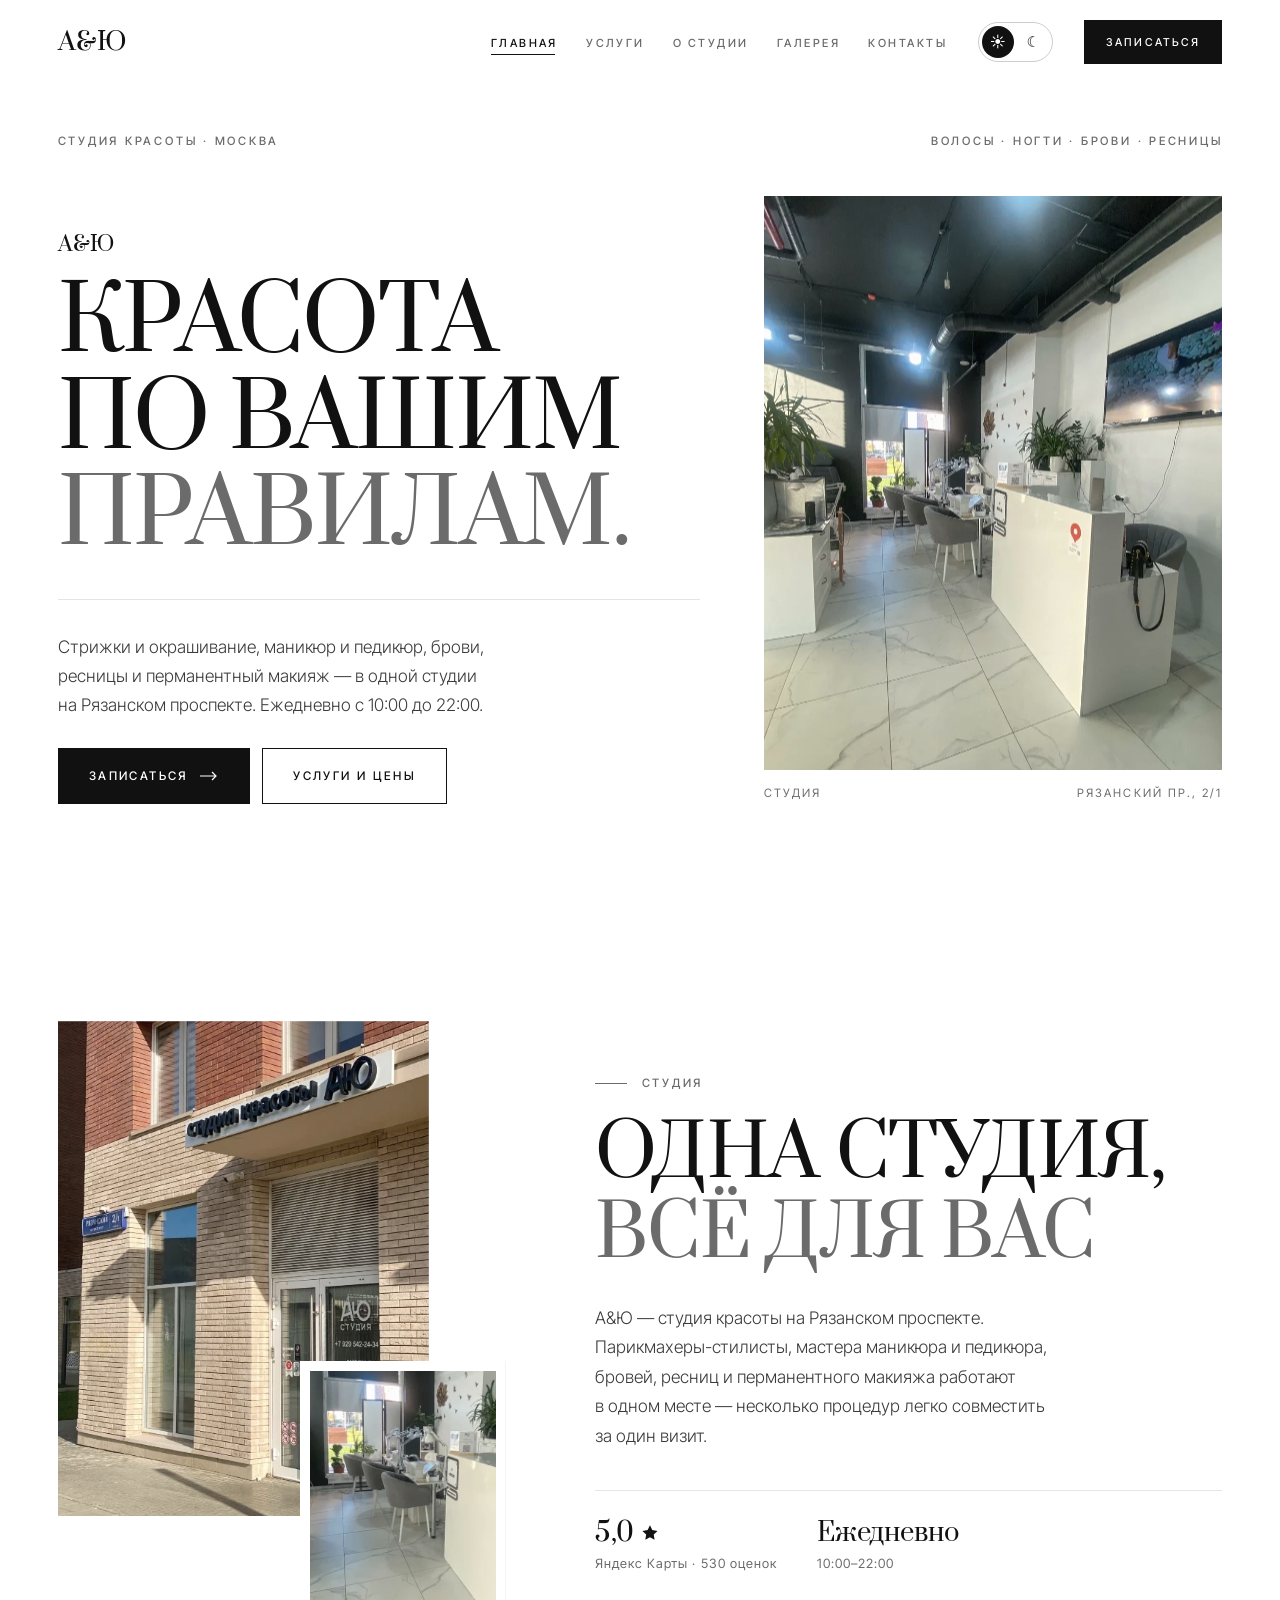
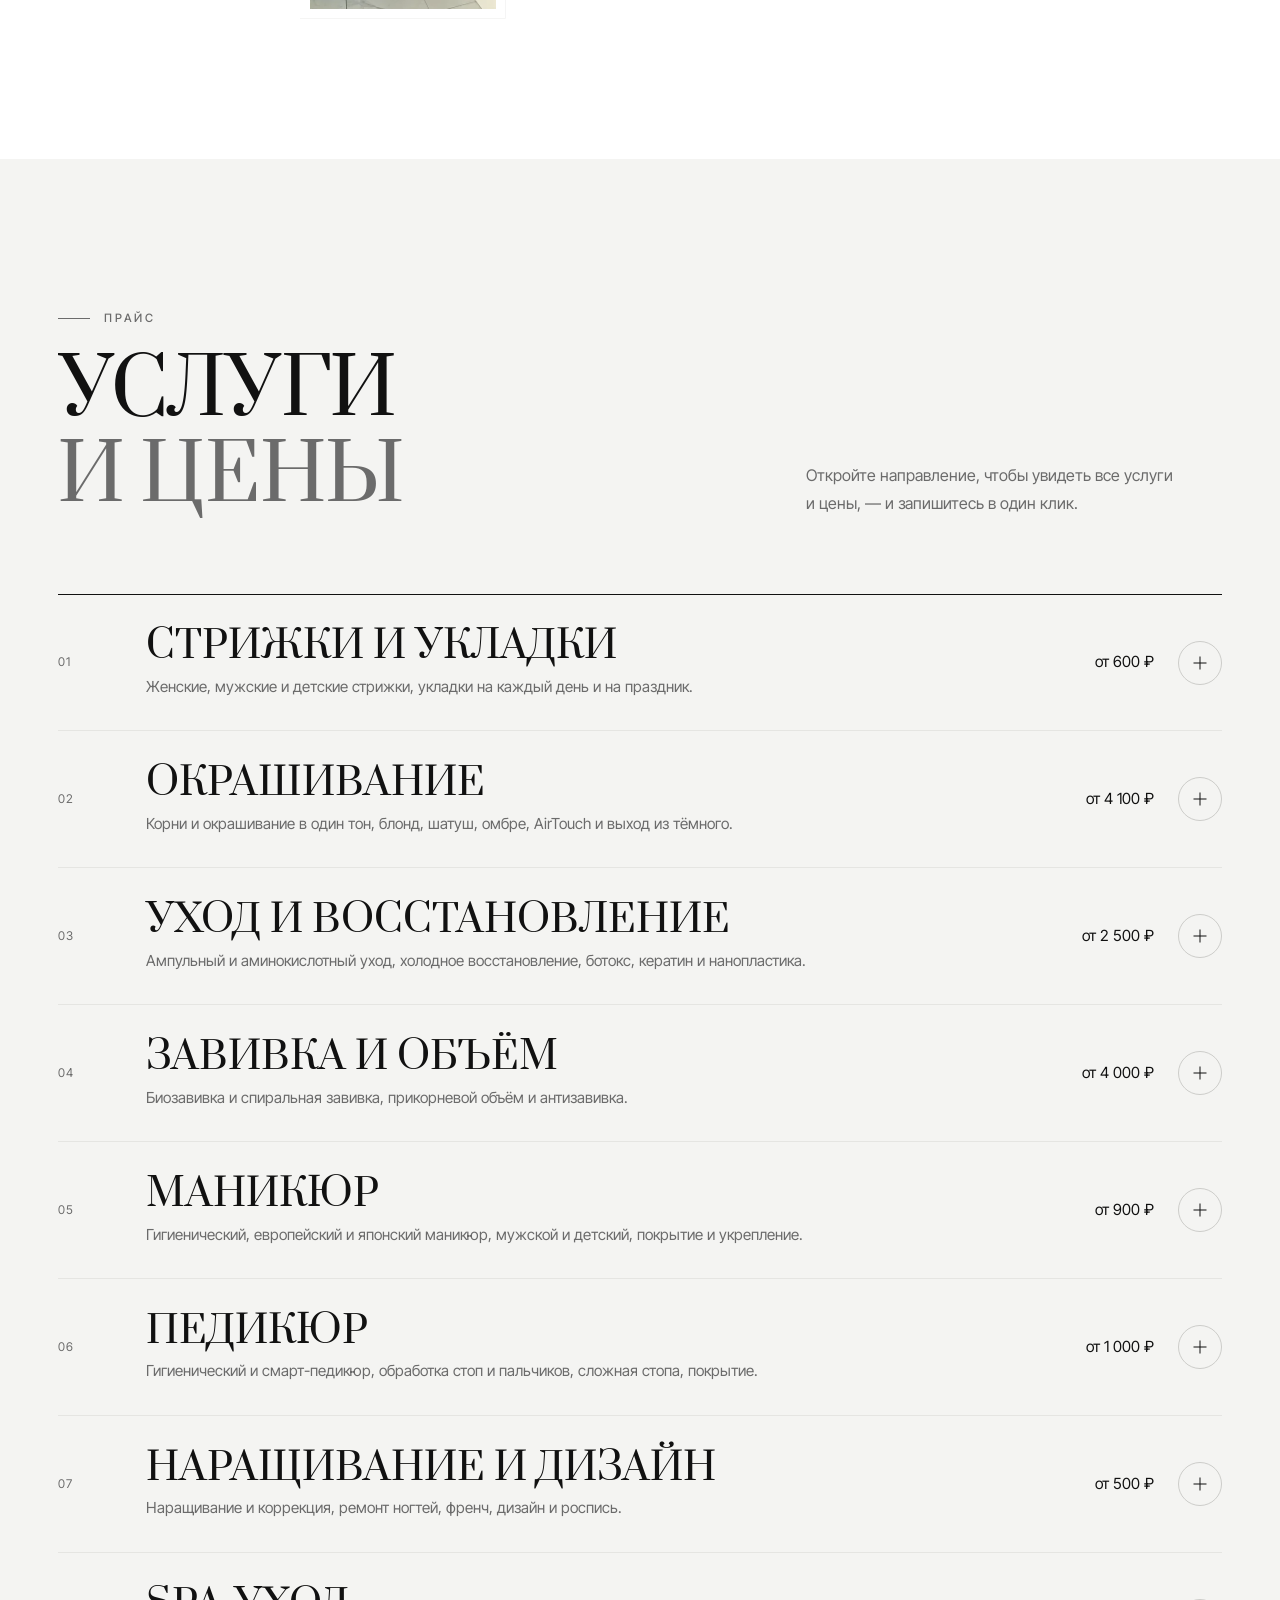
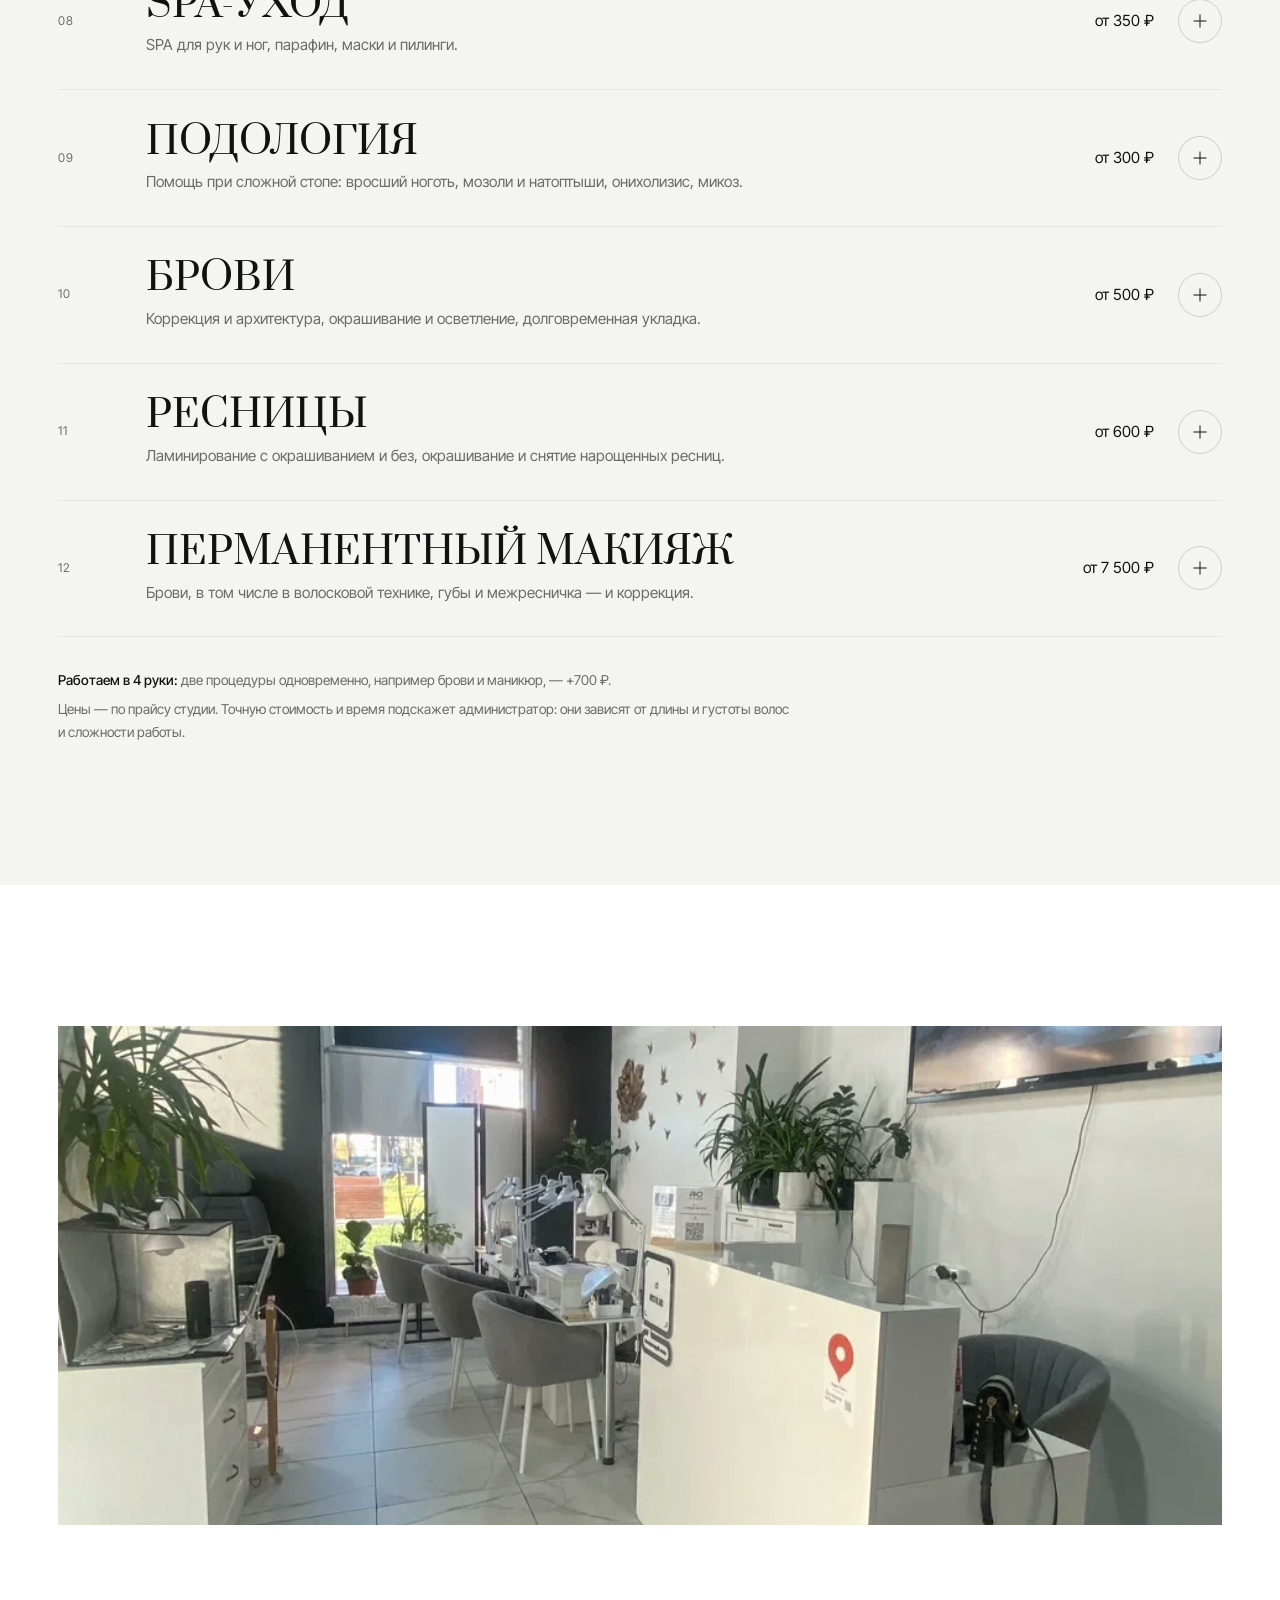
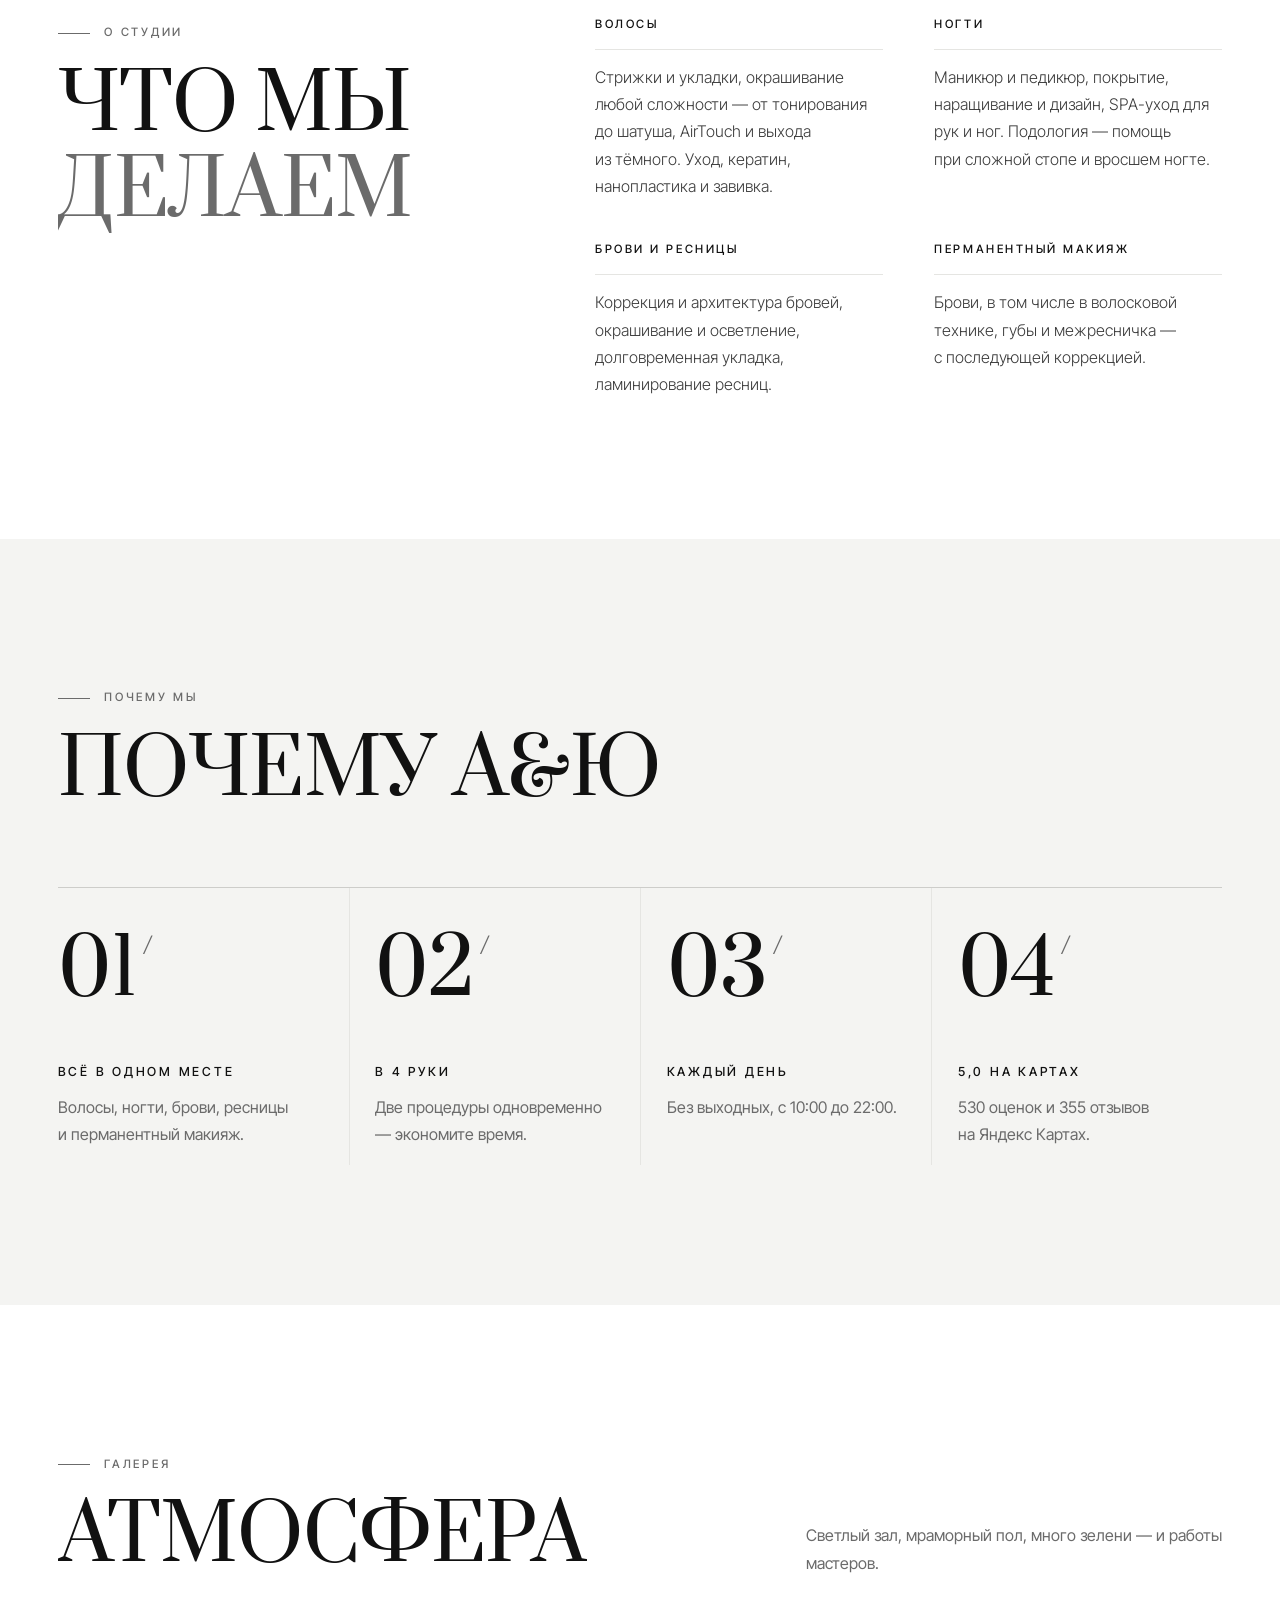
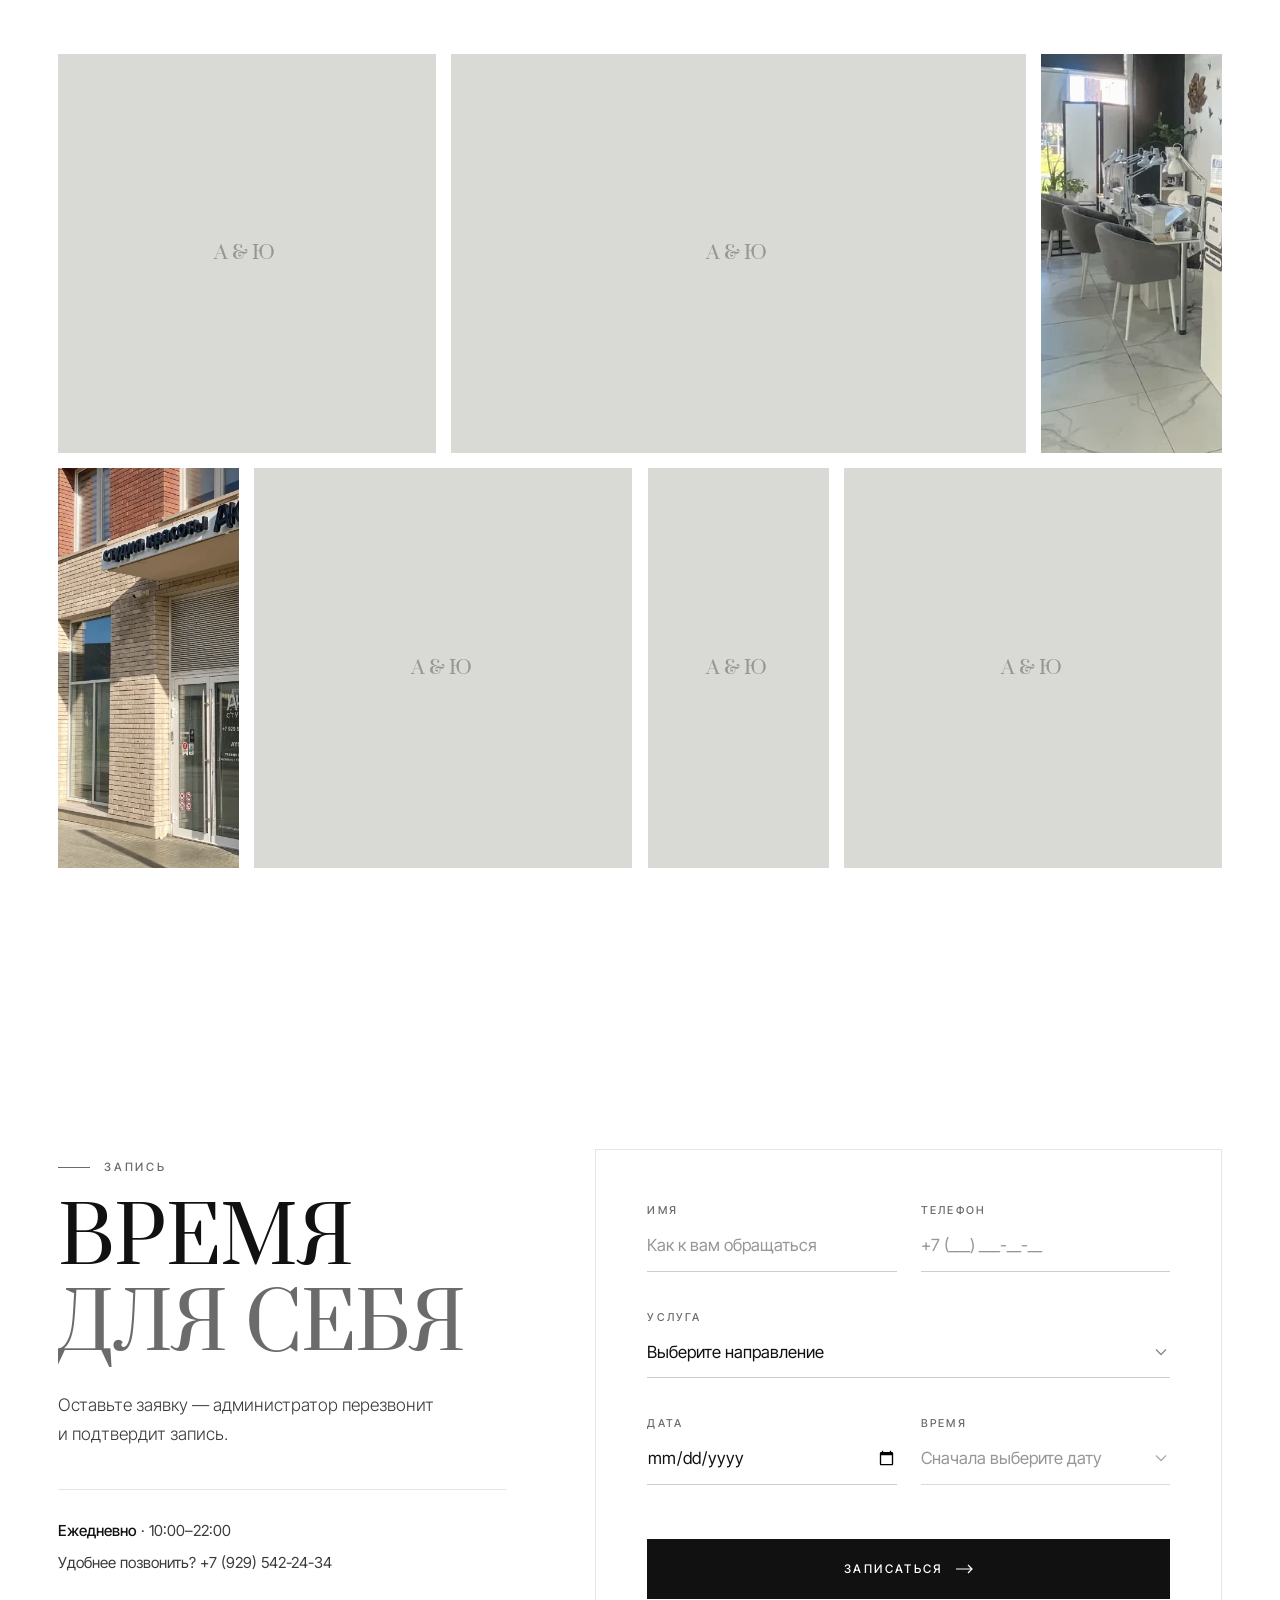
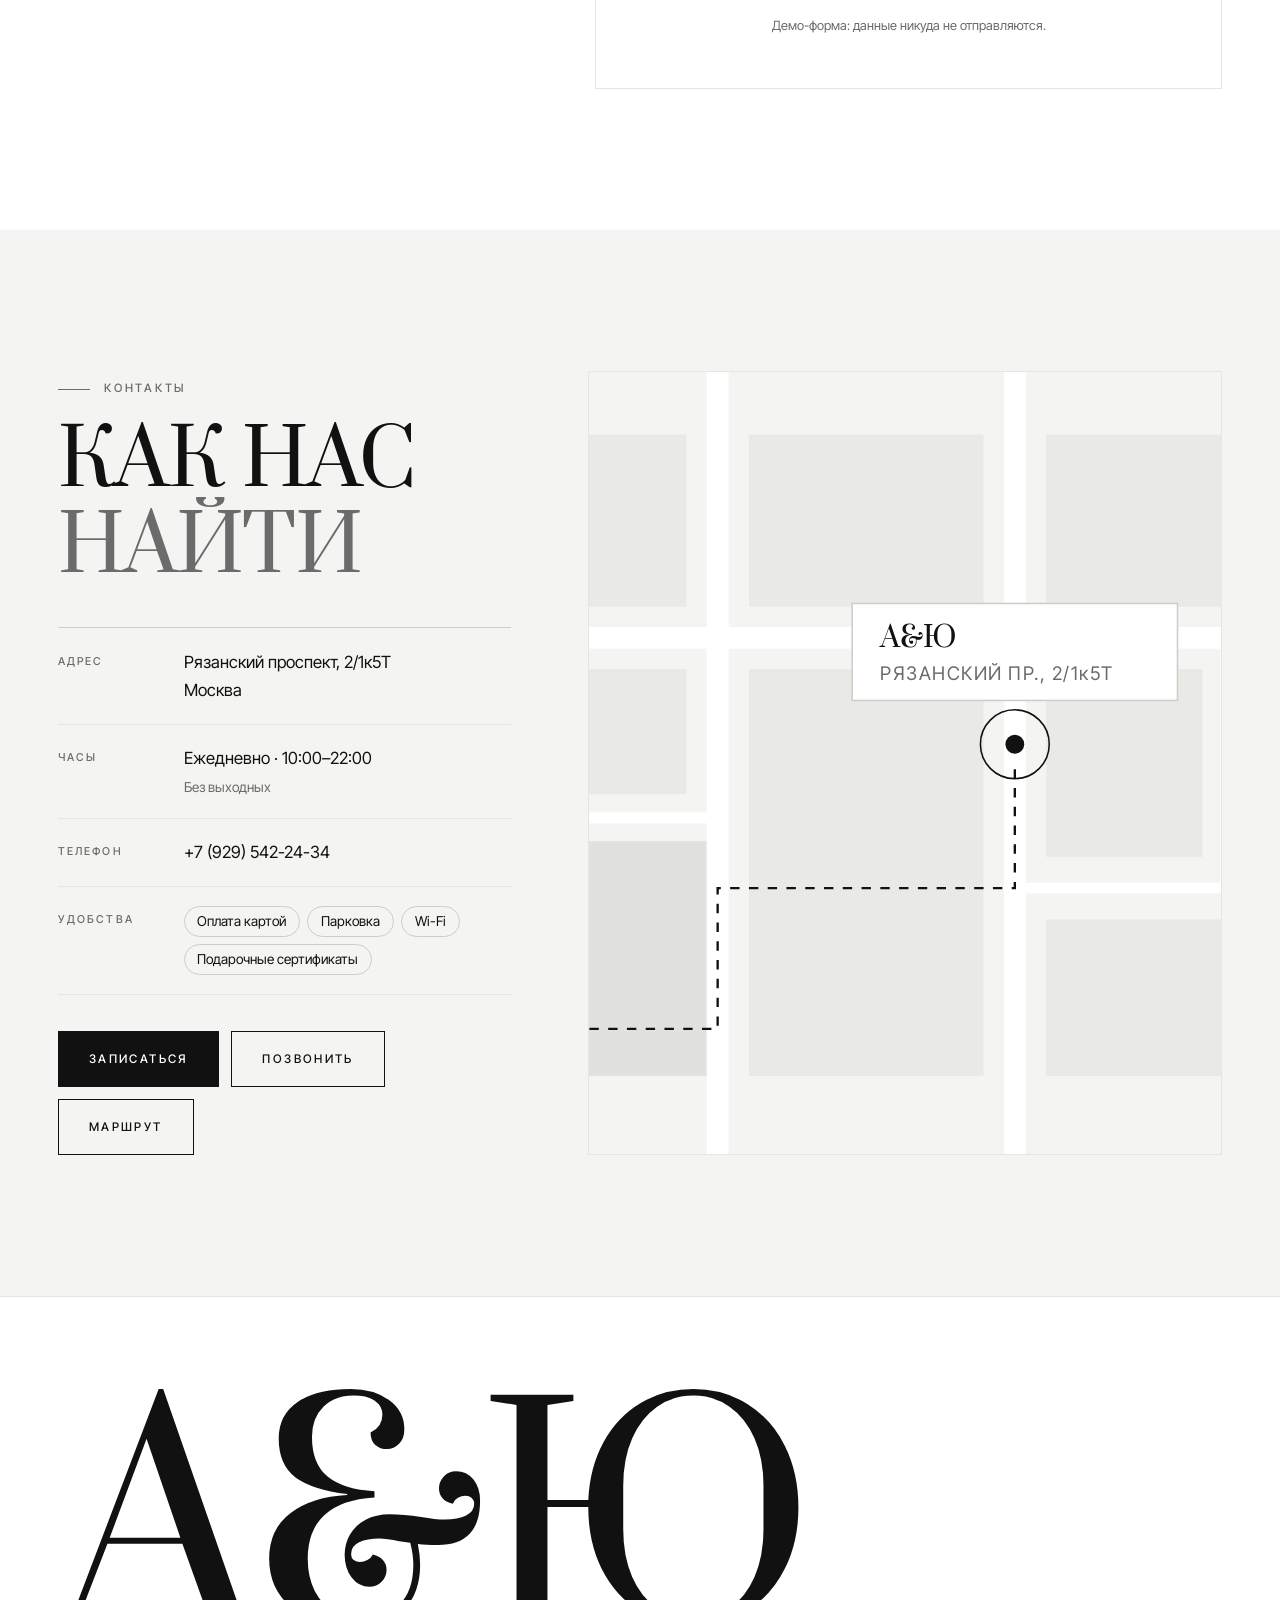
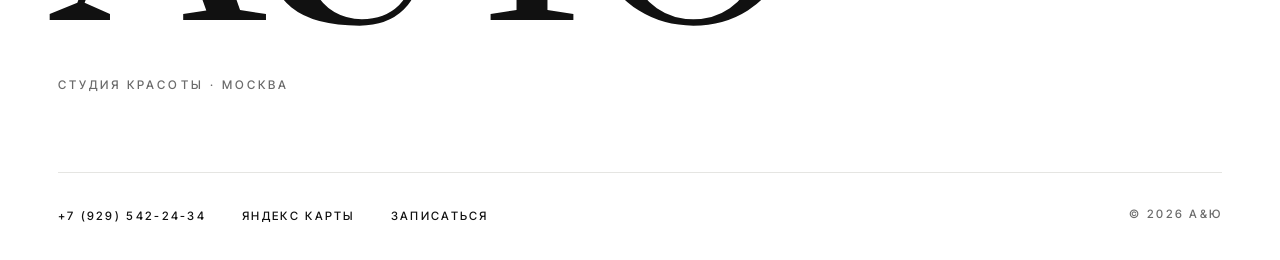
==== commit e606791c: "A&Ю: real studio data, full price list and photos - Russian copy with the studio's real address, pho" ====
--- a/ayu/index.html
+++ b/ayu/index.html
@@ -1,17 +1,18 @@
 <!doctype html>
-<html lang="en">
+<html lang="ru">
 <head>
   <meta charset="utf-8">
   <meta name="viewport" content="width=device-width, initial-scale=1, viewport-fit=cover">
-  <title>A&amp;Ю — Beauty Studio in Moscow</title>
-  <meta name="description" content="A&amp;Ю is a contemporary beauty salon in Moscow: haircut and styling, color, manicure, brows and lashes, makeup and facial care. Book your appointment online.">
+  <title>A&amp;Ю — студия красоты на Рязанском проспекте, Москва</title>
+  <meta name="description" content="Студия красоты A&amp;Ю на Рязанском проспекте, 2/1к5: стрижки и окрашивание, уход за волосами, маникюр, педикюр, брови, ресницы и перманентный макияж. Ежедневно 10:00–22:00. Рейтинг 5,0 на Яндекс Картах. +7 (929) 542-24-34.">
   <meta name="color-scheme" content="light dark">
   <meta name="theme-color" content="#ffffff">
   <meta property="og:type" content="website">
+  <meta property="og:locale" content="ru_RU">
   <meta property="og:site_name" content="A&amp;Ю">
-  <meta property="og:title" content="A&amp;Ю — Beauty, defined by you.">
-  <meta property="og:description" content="A modern beauty space where style, care and individuality come together.">
-  <meta property="og:image" content="https://images.unsplash.com/photo-1560066984-138dadb4c035?auto=format&fit=crop&w=1200&h=630&q=80">
+  <meta property="og:title" content="A&amp;Ю — студия красоты">
+  <meta property="og:description" content="Волосы, ногти, брови, ресницы и перманентный макияж в одной студии. Ежедневно 10:00–22:00.">
+  <meta property="og:image" content="images/studio.webp">
   <meta name="twitter:card" content="summary_large_image">
   <link rel="icon" href="data:image/svg+xml,%3Csvg xmlns='http://www.w3.org/2000/svg' viewBox='0 0 64 64'%3E%3Crect width='64' height='64' fill='%23111'/%3E%3Ctext x='32' y='42' text-anchor='middle' font-family='Georgia,serif' font-size='24' fill='%23fff'%3EA%26%D0%AE%3C/text%3E%3C/svg%3E">
 
@@ -37,16 +38,20 @@
   {
     "@context": "https://schema.org",
     "@type": "BeautySalon",
-    "name": "A&Ю",
-    "slogan": "Beauty, defined by you.",
-    "telephone": "+7 495 000-00-00",
-    "email": "hello@aandyu.example",
-    "address": { "@type": "PostalAddress", "streetAddress": "25 Beauty Street", "addressLocality": "Moscow", "addressCountry": "RU" },
+    "name": "A&Ю — студия красоты",
+    "alternateName": "Аю студия",
+    "telephone": "+7 929 542-24-34",
+    "url": "https://aystu.ru",
+    "image": "images/studio.webp",
+    "priceRange": "150–35 200 ₽",
+    "paymentAccepted": "Банковская карта",
+    "address": { "@type": "PostalAddress", "streetAddress": "Рязанский проспект, 2/1к5Т", "addressLocality": "Москва", "addressCountry": "RU" },
     "openingHoursSpecification": [{
       "@type": "OpeningHoursSpecification",
-      "dayOfWeek": ["Monday", "Tuesday", "Wednesday", "Thursday", "Friday", "Saturday"],
-      "opens": "10:00", "closes": "21:00"
-    }]
+      "dayOfWeek": ["Monday", "Tuesday", "Wednesday", "Thursday", "Friday", "Saturday", "Sunday"],
+      "opens": "10:00", "closes": "22:00"
+    }],
+    "aggregateRating": { "@type": "AggregateRating", "ratingValue": "5.0", "ratingCount": "530", "reviewCount": "355", "bestRating": "5" }
   }
   </script>
 
@@ -195,7 +200,8 @@
 
     .lead { font-size: clamp(1.05rem, 1.35vw, 1.22rem); font-weight: 300; line-height: 1.7; color: var(--text-2); }
 
-    .mask { display: block; overflow: hidden; padding-block: .04em .1em; margin-block: -.04em -.1em; }
+    /* Extra room on top keeps Й and Ё marks inside the reveal mask */
+    .mask { display: block; overflow: hidden; padding-block: .16em .1em; margin-block: -.16em -.1em; }
     .mask > span { display: block; }
 
     .section-head { display: flex; align-items: flex-end; justify-content: space-between; flex-wrap: wrap; gap: 1.5rem 4rem; margin-bottom: clamp(3rem, 6vw, 5.5rem); }
@@ -366,6 +372,7 @@
       .hero__grid { grid-template-columns: 1fr; }
       .hero__media { aspect-ratio: 4 / 3.4; }
     }
+    @media (max-width: 360px) { .hero__title { font-size: 2.55rem; } .title { font-size: 2.35rem; } }
     @media (max-width: 560px) {
       .hero__actions { flex-direction: column; }
       .hero__actions .btn { width: 100%; justify-content: space-between; }
@@ -378,10 +385,12 @@
     .intro__visual { position: relative; padding: 0 clamp(2rem, 6vw, 6rem) clamp(4rem, 8vw, 7rem) 0; }
     .intro__main { aspect-ratio: 3 / 4; }
     .intro__small { position: absolute; right: 0; bottom: 0; width: 46%; aspect-ratio: 4 / 5; border: clamp(6px, .8vw, 12px) solid var(--bg); }
-    .intro__text .title { margin: 1.5rem 0 2rem; }
+    .intro__text .title { margin: 1.5rem 0 2rem; font-size: clamp(2.4rem, 5.6vw, 5rem); }
     .intro__text .lead { max-width: 30rem; }
     .intro__note { display: flex; gap: 2.5rem; margin-top: 2.5rem; padding-top: 1.75rem; border-top: 1px solid var(--line); }
-    .intro__note b { display: block; font-family: var(--serif); font-size: 1.6rem; font-weight: 400; color: var(--text); line-height: 1.1; }
+    .intro__note { flex-wrap: wrap; }
+    .intro__note b { display: flex; align-items: center; gap: .4rem; font-family: var(--serif); font-size: 1.6rem; font-weight: 400; color: var(--text); line-height: 1.1; }
+    .intro__note b svg { width: .7em; height: .7em; fill: currentColor; }
     .intro__note span { display: block; margin-top: .35rem; font-size: .8rem; letter-spacing: .08em; color: var(--muted); }
 
     @media (max-width: 900px) {
@@ -426,40 +435,43 @@
     .svc__panel { display: grid; grid-template-rows: 0fr; transition: grid-template-rows .7s var(--ease); }
     .svc.is-open .svc__panel { grid-template-rows: 1fr; }
     .svc__panel-inner { overflow: hidden; }
-    .svc__details {
-      display: grid; grid-template-columns: 200px minmax(0, 1fr) auto; gap: clamp(1.5rem, 3vw, 3rem); align-items: end;
-      padding: 0 0 clamp(1.75rem, 3vw, 2.5rem) calc(64px + 1.5rem);
-    }
-    .svc__img { aspect-ratio: 4 / 5; }
-    .svc__meta dt { font-size: .68rem; font-weight: 500; letter-spacing: .2em; text-transform: uppercase; color: var(--muted); }
-    .svc__meta dd { margin: .3rem 0 1.1rem; color: var(--text); }
-    .svc__meta ul { display: grid; gap: .25rem; }
-    .svc__meta li::before { content: '— '; color: var(--muted); }
-
-    .services__note { margin-top: 2rem; font-size: .85rem; color: var(--muted); }
-
-    /* Floating preview that follows the cursor (desktop only) */
-    .svc-preview { display: none; }
-    @media (hover: hover) and (pointer: fine) {
-      .svc-preview {
-        display: block; position: fixed; top: 0; left: 0; z-index: 60;
-        width: clamp(200px, 17vw, 280px); aspect-ratio: 4 / 5;
-        pointer-events: none; opacity: 0; will-change: transform;
-        transition: opacity .4s ease;
-      }
-      .svc-preview.is-visible { opacity: 1; }
-      .svc-preview .media { position: absolute; inset: 0; opacity: 0; transform: scale(1.06); transition: opacity .5s ease, transform .8s var(--ease); }
-      .svc-preview .media.is-active { opacity: 1; transform: none; }
-    }
-
+    .svc__details { padding: 0 0 clamp(2rem, 3.5vw, 3rem) calc(64px + 1.5rem); }
+
+    /* Price list inside an open category */
+    .prices { columns: 2; column-gap: clamp(2.5rem, 5vw, 5rem); }
+    .prices__group { break-inside: avoid-column; padding-bottom: 1.75rem; }
+    .prices__title { padding-bottom: .7rem; font-size: .68rem; font-weight: 500; letter-spacing: .2em; text-transform: uppercase; color: var(--muted); }
+    .price { display: grid; grid-template-columns: minmax(0, 1fr) auto; gap: .2rem 1.5rem; padding: .8rem 0; border-top: 1px solid var(--line); break-inside: avoid; }
+    .price__name { color: var(--text); line-height: 1.45; }
+    .price__time { display: block; margin-top: .15rem; font-size: .8rem; color: var(--muted); }
+    .price__value { color: var(--text); white-space: nowrap; text-align: right; }
+    .price__vars { display: grid; gap: .15rem; }
+    .price__vars div { display: flex; justify-content: flex-end; gap: .9rem; }
+    .price__vars dt { font-size: .8rem; color: var(--muted); padding-top: .12rem; }
+    .price__vars dd { min-width: 5.2rem; }
+
+    .svc__foot { display: flex; align-items: center; justify-content: space-between; flex-wrap: wrap; gap: 1rem 2rem; padding-top: 1.5rem; border-top: 1px solid var(--line-2); }
+    .svc__foot p { max-width: 30rem; font-size: .85rem; color: var(--muted); }
+
+    .services__note { display: grid; gap: .35rem; max-width: 46rem; margin-top: 2rem; font-size: .85rem; color: var(--muted); }
+    .services__note b { font-weight: 500; color: var(--text); }
+
+    @media (max-width: 1024px) { .prices { columns: 1; } }
     @media (max-width: 760px) {
       .svc__row { grid-template-columns: minmax(0, 1fr) 40px; grid-template-areas: "num icon" "name icon" "price icon"; gap: .35rem 1rem; }
       .svc__num { grid-area: num; }
       .svc__main { grid-area: name; }
       .svc__price { grid-area: price; margin-top: .4rem; }
       .svc__icon { grid-area: icon; width: 40px; height: 40px; }
-      .svc__details { grid-template-columns: 110px minmax(0, 1fr); padding-left: 0; align-items: start; }
-      .svc__details .btn { grid-column: 1 / -1; }
+      .svc__name { overflow-wrap: break-word; hyphens: auto; }
+      .svc__details { padding-left: 0; }
+      .svc__foot .btn { width: 100%; }
+    }
+    @media (max-width: 360px) { .svc__name { font-size: 1.25rem; } }
+    @media (max-width: 420px) {
+      .price { grid-template-columns: 1fr; }
+      .price__value { text-align: left; }
+      .price__vars div { justify-content: space-between; }
     }
 
     /* 9. About ----------------------------------------------------------------- */
@@ -580,7 +592,7 @@
     .member__info { display: flex; justify-content: space-between; align-items: baseline; gap: 1rem; margin-top: 1.1rem; padding-top: 1rem; border-top: 1px solid var(--line); }
     .member__name { font-family: var(--serif); font-size: clamp(1.3rem, 1.8vw, 1.6rem); font-weight: 400; color: var(--text); }
     .member__role { font-size: .72rem; font-weight: 500; letter-spacing: .18em; text-transform: uppercase; color: var(--muted); text-align: right; }
-    .team__note { margin-top: 2.5rem; font-size: .84rem; color: var(--muted); }
+    .member__book { width: 100%; margin-top: 1rem; }
 
     @media (max-width: 1024px) { .team__grid { grid-template-columns: repeat(2, minmax(0, 1fr)); } }
     @media (max-width: 480px) {
@@ -652,6 +664,9 @@
     .contact__list > div { display: grid; grid-template-columns: 110px minmax(0, 1fr); gap: 1rem; padding: 1.2rem 0; border-bottom: 1px solid var(--line); }
     .contact__list dt { font-size: .68rem; font-weight: 500; letter-spacing: .2em; text-transform: uppercase; color: var(--muted); padding-top: .25rem; }
     .contact__list dd { font-size: 1.05rem; color: var(--text); }
+    .contact__list small { display: block; margin-top: .2rem; font-size: .85rem; color: var(--muted); }
+    .amenities { display: flex; flex-wrap: wrap; gap: .45rem; }
+    .amenities li { padding: .3rem .8rem; border: 1px solid var(--line-2); border-radius: 999px; font-size: .85rem; line-height: 1.4; }
     .contact__actions { display: flex; flex-wrap: wrap; gap: .75rem; margin-top: 2.25rem; }
 
     .map { position: relative; min-height: 460px; overflow: hidden; background: var(--bg-2); border: 1px solid var(--line); }
@@ -710,49 +725,49 @@
 </head>
 
 <body>
-  <a class="skip-link" href="#main">Skip to content</a>
+  <a class="skip-link" href="#main">Перейти к содержимому</a>
 
   <!-- ============================ HEADER ============================ -->
   <header class="header" id="header">
     <div class="container header__inner">
-      <a class="logo" href="#home" aria-label="A&amp;Ю — home">A&amp;Ю</a>
+      <a class="logo" href="#home" aria-label="A&amp;Ю — на главную">A&amp;Ю</a>
       <div class="header__right">
-        <nav class="nav" aria-label="Main">
+        <nav class="nav" aria-label="Основное меню">
           <ul>
-            <li><a class="nav__link" href="#home" data-nav>Home</a></li>
-            <li><a class="nav__link" href="#services" data-nav>Services</a></li>
-            <li><a class="nav__link" href="#about" data-nav>About</a></li>
-            <li><a class="nav__link" href="#gallery" data-nav>Gallery</a></li>
-            <li><a class="nav__link" href="#contact" data-nav>Contact</a></li>
+            <li><a class="nav__link" href="#home" data-nav>Главная</a></li>
+            <li><a class="nav__link" href="#services" data-nav>Услуги</a></li>
+            <li><a class="nav__link" href="#about" data-nav>О студии</a></li>
+            <li><a class="nav__link" href="#gallery" data-nav>Галерея</a></li>
+            <li><a class="nav__link" href="#contact" data-nav>Контакты</a></li>
           </ul>
         </nav>
-        <button class="theme-toggle" type="button" role="switch" aria-checked="false" aria-label="Dark theme">
+        <button class="theme-toggle" type="button" role="switch" aria-checked="false" aria-label="Тёмная тема">
           <span class="theme-toggle__knob" aria-hidden="true"></span>
           <span class="theme-toggle__icon theme-toggle__icon--sun" aria-hidden="true">☀</span>
           <span class="theme-toggle__icon theme-toggle__icon--moon" aria-hidden="true">☾</span>
         </button>
-        <a class="btn btn--solid btn--sm header__book" href="#booking">Book now</a>
-        <button class="burger" type="button" aria-expanded="false" aria-controls="drawer" aria-label="Open menu"><span></span><span></span></button>
+        <a class="btn btn--solid btn--sm header__book" href="#booking">Записаться</a>
+        <button class="burger" type="button" aria-expanded="false" aria-controls="drawer" aria-label="Открыть меню"><span></span><span></span></button>
       </div>
     </div>
   </header>
 
   <div class="drawer" id="drawer" inert>
     <div class="drawer__inner">
-      <nav aria-label="Mobile">
+      <nav aria-label="Мобильное меню">
         <ul class="drawer__list">
-          <li><a class="drawer__link" href="#home" style="--i:0">Home <span>01</span></a></li>
-          <li><a class="drawer__link" href="#services" style="--i:1">Services <span>02</span></a></li>
-          <li><a class="drawer__link" href="#about" style="--i:2">About <span>03</span></a></li>
-          <li><a class="drawer__link" href="#gallery" style="--i:3">Gallery <span>04</span></a></li>
-          <li><a class="drawer__link" href="#contact" style="--i:4">Contact <span>05</span></a></li>
+          <li><a class="drawer__link" href="#home" style="--i:0">Главная <span>01</span></a></li>
+          <li><a class="drawer__link" href="#services" style="--i:1">Услуги <span>02</span></a></li>
+          <li><a class="drawer__link" href="#about" style="--i:2">О студии <span>03</span></a></li>
+          <li><a class="drawer__link" href="#gallery" style="--i:3">Галерея <span>04</span></a></li>
+          <li><a class="drawer__link" href="#contact" style="--i:4">Контакты <span>05</span></a></li>
         </ul>
       </nav>
       <div class="drawer__foot">
-        <a class="btn btn--solid" href="#booking">Book an appointment</a>
+        <a class="btn btn--solid" href="#booking">Записаться</a>
         <div class="drawer__meta">
-          <a href="tel:+74950000000">+7 (495) 000-00-00</a>
-          <span>Mon–Sat · 10:00–21:00</span>
+          <a href="tel:+79295422434">+7 (929) 542-24-34</a>
+          <span>Ежедневно · 10:00–22:00</span>
         </div>
       </div>
     </div>
@@ -764,28 +779,28 @@
     <section class="hero" id="home" aria-labelledby="hero-title">
       <div class="container">
         <div class="hero__caption" data-intro style="--delay:.1s">
-          <span>Beauty Studio · Moscow</span>
-          <span>Hair · Makeup · Nails · Care</span>
+          <span>Студия красоты · Москва</span>
+          <span>Волосы · Ногти · Брови · Ресницы</span>
         </div>
 
         <div class="hero__grid">
           <div class="hero__text">
             <span class="hero__logo" data-intro style="--delay:.2s">A&amp;Ю</span>
             <h1 class="hero__title" id="hero-title">
-              <span class="mask"><span>Beauty,</span></span>
-              <span class="mask"><span>defined</span></span>
-              <span class="mask"><span class="soft">by you.</span></span>
-              <span class="sr-only"> — A&amp;Ю beauty studio in Moscow</span>
+              <span class="mask"><span>Красота</span></span>
+              <span class="mask"><span>по вашим</span></span>
+              <span class="mask"><span class="soft">правилам.</span></span>
+              <span class="sr-only"> — студия красоты A&amp;Ю в Москве</span>
             </h1>
 
             <div class="hero__bottom" data-intro style="--delay:.7s">
-              <p class="lead hero__sub">A modern beauty space where style, care and individuality come together.</p>
+              <p class="lead hero__sub">Стрижки и&nbsp;окрашивание, маникюр и&nbsp;педикюр, брови, ресницы и&nbsp;перманентный макияж — в&nbsp;одной студии на&nbsp;Рязанском проспекте. Ежедневно с&nbsp;10:00 до&nbsp;22:00.</p>
               <div class="hero__actions">
                 <a class="btn btn--solid" href="#booking">
-                  Book an appointment
+                  Записаться
                   <svg class="btn__arrow" viewBox="0 0 18 10" aria-hidden="true"><path d="M0 5h16M12 1l4 4-4 4"/></svg>
                 </a>
-                <a class="btn" href="#services">Explore services</a>
+                <a class="btn" href="#services">Услуги и цены</a>
               </div>
             </div>
           </div>
@@ -793,14 +808,14 @@
           <figure class="hero__figure">
             <div class="hero__media media">
               <div class="media__inner" data-parallax="0.05">
-                <img src="https://images.unsplash.com/photo-1560066984-138dadb4c035?auto=format&fit=crop&w=1400&q=80"
-                     srcset="https://images.unsplash.com/photo-1560066984-138dadb4c035?auto=format&fit=crop&w=700&q=75 700w,
-                             https://images.unsplash.com/photo-1560066984-138dadb4c035?auto=format&fit=crop&w=1400&q=80 1400w"
+                <img src="images/studio.webp"
+                     srcset="images/studio-480.webp 480w, images/studio.webp 960w"
                      sizes="(max-width: 1024px) 100vw, 40vw"
-                     alt="The bright, calm interior of the A&amp;Ю beauty studio" fetchpriority="high" decoding="async">
+                     width="960" height="1280"
+                     alt="Зал студии A&amp;Ю: светлые стены, мраморный пол, зона маникюра у окна и стойка администратора" fetchpriority="high" decoding="async">
               </div>
             </div>
-            <figcaption class="hero__figcaption" data-intro style="--delay:1.1s"><span>The studio</span><span>01 / 07</span></figcaption>
+            <figcaption class="hero__figcaption" data-intro style="--delay:1.1s"><span>Студия</span><span>Рязанский пр., 2/1</span></figcaption>
           </figure>
         </div>
       </div>
@@ -811,22 +826,25 @@
       <div class="container intro__grid">
         <div class="intro__visual">
           <figure class="intro__main media" data-reveal="image">
-            <img src="https://images.unsplash.com/photo-1522337360788-8b13dee7a37e?auto=format&fit=crop&w=1000&q=80" alt="A stylist finishing a client’s hair" loading="lazy" decoding="async">
+            <img src="images/entrance.webp" width="506" height="675" alt="Вход в студию красоты A&amp;Ю на Рязанском проспекте" loading="lazy" decoding="async">
           </figure>
           <figure class="intro__small media" data-reveal="image">
-            <img src="https://images.unsplash.com/photo-1596462502278-27bfdc403348?auto=format&fit=crop&w=600&q=80" alt="Skincare and beauty products on a shelf" loading="lazy" decoding="async">
+            <img src="images/manicure.webp" width="400" height="500" alt="Зона маникюра: мягкие кресла и столы мастеров у окна" loading="lazy" decoding="async">
           </figure>
         </div>
         <div class="intro__text">
-          <p class="eyebrow" data-reveal>The studio</p>
+          <p class="eyebrow" data-reveal>Студия</p>
           <h2 class="title" id="intro-title" data-reveal="lines">
-            <span class="mask"><span>Your beauty.</span></span>
-            <span class="mask"><span class="soft">Your rules.</span></span>
+            <span class="mask"><span>Одна студия,</span></span>
+            <span class="mask"><span class="soft">всё для вас</span></span>
           </h2>
-          <p class="lead" data-reveal>A&amp;Ю is a contemporary beauty salon focused on personal style, quality and attention to detail.</p>
+          <p class="lead" data-reveal>A&amp;Ю — студия красоты на&nbsp;Рязанском проспекте. Парикмахеры-стилисты, мастера маникюра и&nbsp;педикюра, бровей, ресниц и&nbsp;перманентного макияжа работают в&nbsp;одном месте — несколько процедур легко совместить за&nbsp;один визит.</p>
           <div class="intro__note" data-reveal>
-            <div><b>6</b><span>Services</span></div>
-            <div><b>Mon–Sat</b><span>10:00–21:00</span></div>
+            <div>
+              <b>5,0 <svg viewBox="0 0 20 20" aria-hidden="true"><path d="M10 1.5l2.6 5.3 5.9.9-4.3 4.1 1 5.8L10 14.9l-5.2 2.7 1-5.8L1.5 7.7l5.9-.9z"/></svg></b>
+              <span>Яндекс Карты · 530 оценок</span>
+            </div>
+            <div><b>Ежедневно</b><span>10:00–22:00</span></div>
           </div>
         </div>
       </div>
@@ -837,17 +855,22 @@
       <div class="container">
         <header class="section-head">
           <div>
-            <p class="eyebrow" data-reveal>Menu</p>
-            <h2 class="title" id="services-title" data-reveal="lines"><span class="mask"><span>Our services</span></span></h2>
+            <p class="eyebrow" data-reveal>Прайс</p>
+            <h2 class="title" id="services-title" data-reveal="lines">
+              <span class="mask"><span>Услуги</span></span>
+              <span class="mask"><span class="soft">и цены</span></span>
+            </h2>
           </div>
-          <p class="section-head__lead" data-reveal>Open a service to see what’s included — and book it in one tap.</p>
+          <p class="section-head__lead" data-reveal>Откройте направление, чтобы увидеть все услуги и&nbsp;цены, — и&nbsp;запишитесь в&nbsp;один клик.</p>
         </header>
 
         <!-- Rendered from SERVICES in the script -->
         <ul class="services__list" id="services-list"></ul>
-        <p class="services__note" data-reveal>Prices are indicative and shown for demonstration. The final price depends on hair length and the chosen technique.</p>
+        <div class="services__note" data-reveal>
+          <p><b>Работаем в&nbsp;4&nbsp;руки:</b> две процедуры одновременно, например брови и&nbsp;маникюр, — +700&nbsp;₽.</p>
+          <p>Цены — по&nbsp;прайсу студии. Точную стоимость и&nbsp;время подскажет администратор: они зависят от&nbsp;длины и&nbsp;густоты волос и&nbsp;сложности работы.</p>
+        </div>
       </div>
-      <div class="svc-preview" id="svc-preview" aria-hidden="true"></div>
     </section>
 
     <!-- ============================ ABOUT ============================ -->
@@ -855,39 +878,36 @@
       <div class="container">
         <figure class="about__media media" data-reveal="image">
           <div class="media__inner" data-parallax="0.06">
-            <img src="https://images.unsplash.com/photo-1633681926035-ec1ac984418a?auto=format&fit=crop&w=2000&q=80"
-                 srcset="https://images.unsplash.com/photo-1633681926035-ec1ac984418a?auto=format&fit=crop&w=900&q=75 900w,
-                         https://images.unsplash.com/photo-1633681926035-ec1ac984418a?auto=format&fit=crop&w=2000&q=80 2000w"
-                 sizes="100vw" alt="The A&amp;Ю interior with styling chairs and mirrors" loading="lazy" decoding="async">
+            <img src="images/studio-wide.webp" width="960" height="460"
+                 sizes="100vw" alt="Интерьер студии A&amp;Ю: зелень, рабочие места мастеров маникюра и стойка администратора" loading="lazy" decoding="async">
           </div>
         </figure>
 
         <div class="about__grid">
           <div class="about__head">
-            <p class="eyebrow" data-reveal>About</p>
+            <p class="eyebrow" data-reveal>О студии</p>
             <h2 class="title" id="about-title" data-reveal="lines">
-              <span class="mask"><span>About</span></span>
-              <span class="mask"><span>A&amp;Ю</span></span>
+              <span class="mask"><span>Что мы</span></span>
+              <span class="mask"><span class="soft">делаем</span></span>
             </h2>
           </div>
 
-          <!-- EDIT: salon story — replace with the real texts later -->
           <div class="about__points">
             <div data-reveal>
-              <h3>Philosophy</h3>
-              <p>Beauty is personal. We don’t follow trends for their own sake — we look for what feels like you.</p>
+              <h3>Волосы</h3>
+              <p>Стрижки и&nbsp;укладки, окрашивание любой сложности — от&nbsp;тонирования до&nbsp;шатуша, AirTouch и&nbsp;выхода из&nbsp;тёмного. Уход, кератин, нанопластика и&nbsp;завивка.</p>
             </div>
             <div data-reveal style="--d:1">
-              <h3>Approach</h3>
-              <p>Every visit starts with a conversation: your routine, your time, the result you want to live with.</p>
+              <h3>Ногти</h3>
+              <p>Маникюр и&nbsp;педикюр, покрытие, наращивание и&nbsp;дизайн, SPA-уход для рук и&nbsp;ног. Подология — помощь при&nbsp;сложной стопе и&nbsp;вросшем ногте.</p>
             </div>
             <div data-reveal>
-              <h3>Quality</h3>
-              <p>Professional products, precise technique and unhurried work — details are where quality shows.</p>
+              <h3>Брови и ресницы</h3>
+              <p>Коррекция и&nbsp;архитектура бровей, окрашивание и&nbsp;осветление, долговременная укладка, ламинирование ресниц.</p>
             </div>
             <div data-reveal style="--d:1">
-              <h3>Just for you</h3>
-              <p>No templates. Colour, shape and care are chosen for your features and the way you live.</p>
+              <h3>Перманентный макияж</h3>
+              <p>Брови, в&nbsp;том числе в&nbsp;волосковой технике, губы и&nbsp;межресничка — с&nbsp;последующей коррекцией.</p>
             </div>
           </div>
         </div>
@@ -899,15 +919,15 @@
       <div class="container">
         <header class="section-head">
           <div>
-            <p class="eyebrow" data-reveal>Why us</p>
-            <h2 class="title" id="why-title" data-reveal="lines"><span class="mask"><span>Why A&amp;Ю</span></span></h2>
+            <p class="eyebrow" data-reveal>Почему мы</p>
+            <h2 class="title" id="why-title" data-reveal="lines"><span class="mask"><span>Почему A&amp;Ю</span></span></h2>
           </div>
         </header>
         <ol class="why__grid">
-          <li class="why__item" data-reveal><p class="why__num">01<span>/</span></p><h3 class="why__title">Personal approach</h3><p class="why__text">Every appointment is tailored to you.</p></li>
-          <li class="why__item" data-reveal style="--d:1"><p class="why__num">02<span>/</span></p><h3 class="why__title">Quality</h3><p class="why__text">We focus on precision, care and details.</p></li>
-          <li class="why__item" data-reveal style="--d:2"><p class="why__num">03<span>/</span></p><h3 class="why__title">Atmosphere</h3><p class="why__text">A calm space designed for your comfort.</p></li>
-          <li class="why__item" data-reveal style="--d:3"><p class="why__num">04<span>/</span></p><h3 class="why__title">Style</h3><p class="why__text">Modern beauty without unnecessary rules.</p></li>
+          <li class="why__item" data-reveal><p class="why__num">01<span>/</span></p><h3 class="why__title">Всё в одном месте</h3><p class="why__text">Волосы, ногти, брови, ресницы и&nbsp;перманентный макияж.</p></li>
+          <li class="why__item" data-reveal style="--d:1"><p class="why__num">02<span>/</span></p><h3 class="why__title">В 4 руки</h3><p class="why__text">Две процедуры одновременно — экономите время.</p></li>
+          <li class="why__item" data-reveal style="--d:2"><p class="why__num">03<span>/</span></p><h3 class="why__title">Каждый день</h3><p class="why__text">Без выходных, с&nbsp;10:00 до&nbsp;22:00.</p></li>
+          <li class="why__item" data-reveal style="--d:3"><p class="why__num">04<span>/</span></p><h3 class="why__title">5,0 на Картах</h3><p class="why__text">530 оценок и&nbsp;355 отзывов на&nbsp;Яндекс Картах.</p></li>
         </ol>
       </div>
     </section>
@@ -917,60 +937,60 @@
       <div class="container">
         <header class="section-head">
           <div>
-            <p class="eyebrow" data-reveal>Gallery</p>
-            <h2 class="title" id="gallery-title" data-reveal="lines"><span class="mask"><span>Moments</span></span></h2>
+            <p class="eyebrow" data-reveal>Галерея</p>
+            <h2 class="title" id="gallery-title" data-reveal="lines"><span class="mask"><span>Атмосфера</span></span></h2>
           </div>
-          <p class="section-head__lead" data-reveal>Hair, makeup, nails and the quiet details of the studio.</p>
+          <p class="section-head__lead" data-reveal>Светлый зал, мраморный пол, много зелени — и&nbsp;работы мастеров.</p>
         </header>
 
-        <!-- EDIT: replace with the salon’s own photos later -->
+        <!-- EDIT: фото 2, 5, 6 и 7 — временные (Unsplash). Заменить на работы мастеров студии. -->
         <ul class="gallery__grid">
           <li class="gallery__item" data-reveal>
-            <button class="gallery__btn media" type="button" data-caption="Interior" data-full="https://images.unsplash.com/photo-1560066984-138dadb4c035?auto=format&fit=crop&w=2000&q=80">
-              <img src="https://images.unsplash.com/photo-1560066984-138dadb4c035?auto=format&fit=crop&w=900&q=80" alt="The salon interior" loading="lazy" decoding="async">
-              <span class="gallery__label">Interior</span>
+            <button class="gallery__btn media" type="button" data-caption="Зал" data-full="images/studio.webp">
+              <img src="images/studio-480.webp" srcset="images/studio-480.webp 480w, images/studio.webp 960w" sizes="(max-width: 760px) 100vw, 33vw" alt="Зал студии A&amp;Ю" loading="lazy" decoding="async">
+              <span class="gallery__label">Зал</span>
               <span class="gallery__arrow" aria-hidden="true"><svg viewBox="0 0 14 14"><path d="M2 12 12 2M4 2h8v8"/></svg></span>
             </button>
           </li>
           <li class="gallery__item" data-reveal style="--d:1">
-            <button class="gallery__btn media" type="button" data-caption="Hair" data-full="https://images.unsplash.com/photo-1562322140-8baeececf3df?auto=format&fit=crop&w=2000&q=80">
-              <img src="https://images.unsplash.com/photo-1562322140-8baeececf3df?auto=format&fit=crop&w=1200&q=80" alt="A stylist working on a client’s hair" loading="lazy" decoding="async">
-              <span class="gallery__label">Hair</span>
+            <button class="gallery__btn media" type="button" data-caption="Волосы" data-full="https://images.unsplash.com/photo-1562322140-8baeececf3df?auto=format&fit=crop&w=2000&q=80">
+              <img src="https://images.unsplash.com/photo-1562322140-8baeececf3df?auto=format&fit=crop&w=1200&q=80" alt="Парикмахер работает с волосами клиентки" loading="lazy" decoding="async">
+              <span class="gallery__label">Волосы</span>
               <span class="gallery__arrow" aria-hidden="true"><svg viewBox="0 0 14 14"><path d="M2 12 12 2M4 2h8v8"/></svg></span>
             </button>
           </li>
           <li class="gallery__item" data-reveal style="--d:2">
-            <button class="gallery__btn media" type="button" data-caption="Makeup" data-full="https://images.unsplash.com/photo-1487412947147-5cebf100ffc2?auto=format&fit=crop&w=2000&q=80">
-              <img src="https://images.unsplash.com/photo-1487412947147-5cebf100ffc2?auto=format&fit=crop&w=600&q=80" alt="A soft, natural makeup look" loading="lazy" decoding="async">
-              <span class="gallery__label">Makeup</span>
+            <button class="gallery__btn media" type="button" data-caption="Маникюр" data-full="images/manicure.webp">
+              <img src="images/manicure.webp" alt="Рабочие места мастеров маникюра у окна" loading="lazy" decoding="async">
+              <span class="gallery__label">Маникюр</span>
               <span class="gallery__arrow" aria-hidden="true"><svg viewBox="0 0 14 14"><path d="M2 12 12 2M4 2h8v8"/></svg></span>
             </button>
           </li>
           <li class="gallery__item" data-reveal>
-            <button class="gallery__btn media" type="button" data-caption="Manicure" data-full="https://images.unsplash.com/photo-1604654894610-df63bc536371?auto=format&fit=crop&w=2000&q=80">
-              <img src="https://images.unsplash.com/photo-1604654894610-df63bc536371?auto=format&fit=crop&w=600&q=80" alt="Clean, minimal manicure" loading="lazy" decoding="async">
-              <span class="gallery__label">Manicure</span>
+            <button class="gallery__btn media" type="button" data-caption="Вход" data-full="images/entrance.webp">
+              <img src="images/entrance.webp" alt="Вход в студию с вывеской «Студия красоты АЮ»" loading="lazy" decoding="async">
+              <span class="gallery__label">Вход</span>
               <span class="gallery__arrow" aria-hidden="true"><svg viewBox="0 0 14 14"><path d="M2 12 12 2M4 2h8v8"/></svg></span>
             </button>
           </li>
           <li class="gallery__item" data-reveal style="--d:1">
-            <button class="gallery__btn media" type="button" data-caption="Cosmetics" data-full="https://images.unsplash.com/photo-1596462502278-27bfdc403348?auto=format&fit=crop&w=2000&q=80">
-              <img src="https://images.unsplash.com/photo-1596462502278-27bfdc403348?auto=format&fit=crop&w=900&q=80" alt="Beauty products arranged on a table" loading="lazy" decoding="async">
-              <span class="gallery__label">Cosmetics</span>
+            <button class="gallery__btn media" type="button" data-caption="Окрашивание" data-full="https://images.unsplash.com/photo-1522337360788-8b13dee7a37e?auto=format&fit=crop&w=2000&q=80">
+              <img src="https://images.unsplash.com/photo-1522337360788-8b13dee7a37e?auto=format&fit=crop&w=900&q=80" alt="Мастер завершает окрашивание" loading="lazy" decoding="async">
+              <span class="gallery__label">Окрашивание</span>
               <span class="gallery__arrow" aria-hidden="true"><svg viewBox="0 0 14 14"><path d="M2 12 12 2M4 2h8v8"/></svg></span>
             </button>
           </li>
           <li class="gallery__item" data-reveal style="--d:2">
-            <button class="gallery__btn media" type="button" data-caption="Details" data-full="https://images.unsplash.com/photo-1570172619644-dfd03ed5d881?auto=format&fit=crop&w=2000&q=80">
-              <img src="https://images.unsplash.com/photo-1570172619644-dfd03ed5d881?auto=format&fit=crop&w=600&q=80" alt="A facial care treatment in progress" loading="lazy" decoding="async">
-              <span class="gallery__label">Details</span>
+            <button class="gallery__btn media" type="button" data-caption="Брови и ресницы" data-full="https://images.unsplash.com/photo-1487412947147-5cebf100ffc2?auto=format&fit=crop&w=2000&q=80">
+              <img src="https://images.unsplash.com/photo-1487412947147-5cebf100ffc2?auto=format&fit=crop&w=600&q=80" alt="Естественный образ: брови и ресницы" loading="lazy" decoding="async">
+              <span class="gallery__label">Брови и ресницы</span>
               <span class="gallery__arrow" aria-hidden="true"><svg viewBox="0 0 14 14"><path d="M2 12 12 2M4 2h8v8"/></svg></span>
             </button>
           </li>
           <li class="gallery__item" data-reveal style="--d:3">
-            <button class="gallery__btn media" type="button" data-caption="Atmosphere" data-full="https://images.unsplash.com/photo-1633681926035-ec1ac984418a?auto=format&fit=crop&w=2000&q=80">
-              <img src="https://images.unsplash.com/photo-1633681926035-ec1ac984418a?auto=format&fit=crop&w=900&q=80" alt="The calm atmosphere of the studio" loading="lazy" decoding="async">
-              <span class="gallery__label">Atmosphere</span>
+            <button class="gallery__btn media" type="button" data-caption="Ногти" data-full="https://images.unsplash.com/photo-1604654894610-df63bc536371?auto=format&fit=crop&w=2000&q=80">
+              <img src="https://images.unsplash.com/photo-1604654894610-df63bc536371?auto=format&fit=crop&w=900&q=80" alt="Аккуратный маникюр с покрытием" loading="lazy" decoding="async">
+              <span class="gallery__label">Ногти</span>
               <span class="gallery__arrow" aria-hidden="true"><svg viewBox="0 0 14 14"><path d="M2 12 12 2M4 2h8v8"/></svg></span>
             </button>
           </li>
@@ -979,18 +999,18 @@
     </section>
 
     <!-- ============================ TEAM ============================ -->
-    <section class="section section--alt" id="team" aria-labelledby="team-title">
+    <!-- Появится, когда в TEAM (в скрипте) будут мастера -->
+    <section class="section section--alt" id="team" aria-labelledby="team-title" hidden>
       <div class="container">
         <header class="section-head">
           <div>
-            <p class="eyebrow" data-reveal>People</p>
-            <h2 class="title" id="team-title" data-reveal="lines"><span class="mask"><span>Our team</span></span></h2>
+            <p class="eyebrow" data-reveal>Команда</p>
+            <h2 class="title" id="team-title" data-reveal="lines"><span class="mask"><span>Мастера</span></span></h2>
           </div>
-          <p class="section-head__lead" data-reveal>Specialists who listen first — and then create.</p>
+          <p class="section-head__lead" data-reveal>Нажмите «Записаться» — направление мастера сразу подставится в&nbsp;форму.</p>
         </header>
         <!-- Rendered from TEAM in the script -->
         <ul class="team__grid" id="team-list"></ul>
-        <p class="team__note" data-reveal>Team profiles are demonstration data and will be replaced with the real specialists.</p>
       </div>
     </section>
 
@@ -998,15 +1018,15 @@
     <section class="section" id="booking" aria-labelledby="booking-title">
       <div class="container booking__grid">
         <div class="booking__intro">
-          <p class="eyebrow" data-reveal>Booking</p>
+          <p class="eyebrow" data-reveal>Запись</p>
           <h2 class="title" id="booking-title" data-reveal="lines">
-            <span class="mask"><span>Book your</span></span>
-            <span class="mask"><span class="soft">moment</span></span>
+            <span class="mask"><span>Время</span></span>
+            <span class="mask"><span class="soft">для себя</span></span>
           </h2>
-          <p class="lead" data-reveal>Take some time for yourself.</p>
+          <p class="lead" data-reveal>Оставьте заявку — администратор перезвонит и&nbsp;подтвердит запись.</p>
           <div class="booking__info" data-reveal>
-            <p><b>Mon–Sat</b> · 10:00–21:00</p>
-            <p>Prefer to call? <a class="link" href="tel:+74950000000">+7 (495) 000-00-00</a></p>
+            <p><b>Ежедневно</b> · 10:00–22:00</p>
+            <p>Удобнее позвонить? <a class="link" href="tel:+79295422434">+7 (929) 542-24-34</a></p>
           </div>
         </div>
 
@@ -1014,51 +1034,51 @@
           <form class="form" id="booking-form" novalidate>
             <div class="form__grid">
               <div class="field">
-                <label class="field__label" for="f-name">Name</label>
-                <input class="field__input" id="f-name" name="name" type="text" autocomplete="name" placeholder="Your name" required aria-describedby="f-name-error">
+                <label class="field__label" for="f-name">Имя</label>
+                <input class="field__input" id="f-name" name="name" type="text" autocomplete="name" placeholder="Как к вам обращаться" required aria-describedby="f-name-error">
                 <p class="field__error" id="f-name-error" aria-live="polite"></p>
               </div>
               <div class="field">
-                <label class="field__label" for="f-phone">Phone</label>
+                <label class="field__label" for="f-phone">Телефон</label>
                 <input class="field__input" id="f-phone" name="phone" type="tel" autocomplete="tel" inputmode="tel" placeholder="+7 (___) ___-__-__" required aria-describedby="f-phone-error">
                 <p class="field__error" id="f-phone-error" aria-live="polite"></p>
               </div>
               <div class="field field--full">
-                <label class="field__label" for="f-service">Service</label>
+                <label class="field__label" for="f-service">Услуга</label>
                 <select class="field__input" id="f-service" name="service" required aria-describedby="f-service-error">
-                  <option value="">Choose a service</option>
+                  <option value="">Выберите направление</option>
                 </select>
                 <p class="field__error" id="f-service-error" aria-live="polite"></p>
               </div>
               <div class="field">
-                <label class="field__label" for="f-date">Date</label>
+                <label class="field__label" for="f-date">Дата</label>
                 <input class="field__input" id="f-date" name="date" type="date" required aria-describedby="f-date-error">
                 <p class="field__error" id="f-date-error" aria-live="polite"></p>
               </div>
               <div class="field">
-                <label class="field__label" for="f-time">Time</label>
+                <label class="field__label" for="f-time">Время</label>
                 <select class="field__input" id="f-time" name="time" required disabled aria-describedby="f-time-error">
-                  <option value="">Select a date first</option>
+                  <option value="">Сначала выберите дату</option>
                 </select>
                 <p class="field__error" id="f-time-error" aria-live="polite"></p>
               </div>
             </div>
 
             <button class="btn btn--solid form__submit" type="submit">
-              <span class="form__submit-text">Book appointment</span>
+              <span class="form__submit-text">Записаться</span>
               <span class="spinner" aria-hidden="true"></span>
               <svg class="btn__arrow" viewBox="0 0 18 10" aria-hidden="true"><path d="M0 5h16M12 1l4 4-4 4"/></svg>
             </button>
-            <p class="form__legal">Demo form — no data is sent anywhere.</p>
+            <p class="form__legal">Демо-форма: данные никуда не отправляются.</p>
             <p class="sr-only" id="form-status" role="status" aria-live="polite"></p>
           </form>
 
           <div class="success" id="booking-success" tabindex="-1" hidden>
             <p class="success__mark" aria-hidden="true">A&amp;Ю</p>
-            <p class="success__title">Thank you.</p>
-            <p class="success__text">Your appointment request has been received.</p>
+            <p class="success__title">Спасибо!</p>
+            <p class="success__text">Заявка принята — мы перезвоним, чтобы подтвердить запись.</p>
             <dl class="success__summary" id="booking-summary"></dl>
-            <button class="btn success__again" type="button">Book another</button>
+            <button class="btn success__again" type="button">Записаться ещё</button>
           </div>
         </div>
       </div>
@@ -1068,22 +1088,25 @@
     <section class="section section--alt" id="contact" aria-labelledby="contact-title">
       <div class="container contact__grid">
         <div class="contact__head">
-          <p class="eyebrow" data-reveal>Contact</p>
-          <h2 class="title" id="contact-title" data-reveal="lines"><span class="mask"><span>Find A&amp;Ю</span></span></h2>
-          <!-- EDIT: real address, hours and contacts -->
+          <p class="eyebrow" data-reveal>Контакты</p>
+          <h2 class="title" id="contact-title" data-reveal="lines">
+            <span class="mask"><span>Как нас</span></span>
+            <span class="mask"><span class="soft">найти</span></span>
+          </h2>
           <dl class="contact__list" data-reveal>
-            <div><dt>Address</dt><dd><address>25 Beauty Street<br>Moscow, Russia</address></dd></div>
-            <div><dt>Hours</dt><dd>Mon–Sat · 10:00–21:00</dd></div>
-            <div><dt>Phone</dt><dd><a class="link" href="tel:+74950000000">+7 (495) 000-00-00</a></dd></div>
-            <div><dt>Email</dt><dd><a class="link" href="mailto:hello@aandyu.example">hello@aandyu.example</a></dd></div>
+            <div><dt>Адрес</dt><dd><address>Рязанский проспект, 2/1к5Т<br>Москва</address></dd></div>
+            <div><dt>Часы</dt><dd>Ежедневно · 10:00–22:00<small>Без выходных</small></dd></div>
+            <div><dt>Телефон</dt><dd><a class="link" href="tel:+79295422434">+7 (929) 542-24-34</a></dd></div>
+            <div><dt>Удобства</dt><dd><ul class="amenities"><li>Оплата картой</li><li>Парковка</li><li>Wi-Fi</li><li>Подарочные сертификаты</li></ul></dd></div>
           </dl>
           <div class="contact__actions" data-reveal>
-            <a class="btn btn--solid" href="#booking">Book now</a>
-            <a class="btn" href="tel:+74950000000">Call us</a>
+            <a class="btn btn--solid" href="#booking">Записаться</a>
+            <a class="btn" href="tel:+79295422434">Позвонить</a>
+            <a class="btn" href="https://yandex.ru/maps/?text=%D0%90%D1%8E%20%D1%81%D1%82%D1%83%D0%B4%D0%B8%D1%8F%2C%20%D0%A0%D1%8F%D0%B7%D0%B0%D0%BD%D1%81%D0%BA%D0%B8%D0%B9%20%D0%BF%D1%80%D0%BE%D1%81%D0%BF%D0%B5%D0%BA%D1%82%2C%202/1%D0%BA5%D0%A2%2C%20%D0%9C%D0%BE%D1%81%D0%BA%D0%B2%D0%B0" target="_blank" rel="noopener">Маршрут</a>
           </div>
         </div>
 
-        <figure class="map" data-reveal aria-label="Stylised map showing A&amp;Ю at 25 Beauty Street">
+        <figure class="map" data-reveal aria-label="Схема: студия A&amp;Ю на Рязанском проспекте, 2/1к5Т">
           <svg viewBox="0 0 700 500" preserveAspectRatio="xMidYMid slice" aria-hidden="true">
             <rect class="map__park" x="40" y="300" width="190" height="150"/>
             <rect class="map__block" x="40" y="40" width="170" height="110"/>
@@ -1104,12 +1127,12 @@
             <circle class="map__ring" cx="420" cy="238" r="22"/>
             <circle class="map__dot" cx="420" cy="238" r="6"/>
             <g class="map__label">
-              <rect x="331" y="148" width="178" height="62"/>
-              <text x="349" y="176" class="map__label-title">A&amp;Ю</text>
-              <text x="349" y="197" class="map__label-text">25 BEAUTY STREET</text>
+              <rect x="316" y="148" width="208" height="62"/>
+              <text x="334" y="176" class="map__label-title">A&amp;Ю</text>
+              <text x="334" y="197" class="map__label-text">РЯЗАНСКИЙ ПР., 2/1к5Т</text>
             </g>
           </svg>
-          <figcaption class="sr-only">A&amp;Ю, 25 Beauty Street, Moscow</figcaption>
+          <figcaption class="sr-only">Студия красоты A&amp;Ю: Москва, Рязанский проспект, 2/1к5Т</figcaption>
         </figure>
       </div>
     </section>
@@ -1119,12 +1142,12 @@
   <footer class="footer">
     <div class="container">
       <p class="footer__logo" aria-label="A&amp;Ю">A&amp;Ю</p>
-      <p class="footer__tagline">Beauty, defined by you.</p>
+      <p class="footer__tagline">Студия красоты · Москва</p>
       <div class="footer__row">
         <ul class="footer__links">
-          <li><a class="link" href="https://www.instagram.com/" target="_blank" rel="noopener">Instagram</a></li>
-          <li><a class="link" href="https://t.me/" target="_blank" rel="noopener">Telegram</a></li>
-          <li><a class="link" href="#contact">Contact</a></li>
+          <li><a class="link" href="tel:+79295422434">+7 (929) 542-24-34</a></li>
+          <li><a class="link" href="https://yandex.ru/maps/?text=%D0%90%D1%8E%20%D1%81%D1%82%D1%83%D0%B4%D0%B8%D1%8F%2C%20%D0%A0%D1%8F%D0%B7%D0%B0%D0%BD%D1%81%D0%BA%D0%B8%D0%B9%20%D0%BF%D1%80%D0%BE%D1%81%D0%BF%D0%B5%D0%BA%D1%82%2C%202/1%D0%BA5%D0%A2%2C%20%D0%9C%D0%BE%D1%81%D0%BA%D0%B2%D0%B0" target="_blank" rel="noopener">Яндекс Карты</a></li>
+          <li><a class="link" href="#booking">Записаться</a></li>
         </ul>
         <p class="footer__copy">© <span data-year>2026</span> A&amp;Ю</p>
       </div>
@@ -1132,14 +1155,14 @@
   </footer>
 
   <!-- ============================ LIGHTBOX ============================ -->
-  <div class="lightbox" id="lightbox" role="dialog" aria-modal="true" aria-label="Gallery image" inert>
-    <button class="lightbox__close" type="button" aria-label="Close"><svg viewBox="0 0 16 16" aria-hidden="true"><path d="M2 2l12 12M14 2 2 14"/></svg></button>
-    <button class="lightbox__nav lightbox__nav--prev" type="button" aria-label="Previous image"><svg viewBox="0 0 16 16" aria-hidden="true"><path d="M15 8H1M6 3 1 8l5 5"/></svg></button>
+  <div class="lightbox" id="lightbox" role="dialog" aria-modal="true" aria-label="Фото из галереи" inert>
+    <button class="lightbox__close" type="button" aria-label="Закрыть"><svg viewBox="0 0 16 16" aria-hidden="true"><path d="M2 2l12 12M14 2 2 14"/></svg></button>
+    <button class="lightbox__nav lightbox__nav--prev" type="button" aria-label="Предыдущее фото"><svg viewBox="0 0 16 16" aria-hidden="true"><path d="M15 8H1M6 3 1 8l5 5"/></svg></button>
     <figure class="lightbox__figure">
       <img class="lightbox__img" alt="">
       <figcaption class="lightbox__caption"><span class="lightbox__label"></span><span class="lightbox__count"></span></figcaption>
     </figure>
-    <button class="lightbox__nav lightbox__nav--next" type="button" aria-label="Next image"><svg viewBox="0 0 16 16" aria-hidden="true"><path d="M1 8h14M10 3l5 5-5 5"/></svg></button>
+    <button class="lightbox__nav lightbox__nav--next" type="button" aria-label="Следующее фото"><svg viewBox="0 0 16 16" aria-hidden="true"><path d="M1 8h14M10 3l5 5-5 5"/></svg></button>
   </div>
 
   <script>
@@ -1147,39 +1170,310 @@
     'use strict';
 
     /* ==========================================================================
-       CONTENT — services, prices and team. Edit here; the list, previews
-       and booking options are generated from this data.
+       CONTENT — услуги, цены и мастера. Правьте здесь: прайс, список
+       направлений и варианты в форме записи строятся из этих данных.
+
+       Пункт прайса: [название, минуты, цена]
+         минуты — число, [от, до] или null (не указано);
+         цена   — число, [от, до] или варианты [[вариант, цена, минуты?], …]
        ========================================================================== */
-    const IMG = id => `https://images.unsplash.com/photo-${id}?auto=format&fit=crop&w=700&q=80`;
+    const S = 'Короткие', M = 'Средние', L = 'Длинные', XL = 'Очень длинные';
 
     const SERVICES = [
-      { name: 'Haircut & Styling', desc: 'Professional haircut and styling tailored to your look.', price: 'from 3 500 ₽', duration: '60–90 min', includes: ['Consultation', 'Wash and care', 'Cut and styling'], image: IMG('1562322140-8baeececf3df') },
-      { name: 'Color', desc: 'Modern coloring techniques and personalized shades.', price: 'from 6 000 ₽', duration: '2–4 hours', includes: ['Shade consultation', 'Coloring', 'Toning and care'], image: IMG('1522337360788-8b13dee7a37e') },
-      { name: 'Manicure', desc: 'Clean, precise and elegant nail care.', price: 'from 2 500 ₽', duration: '60–90 min', includes: ['Shaping', 'Cuticle care', 'Coating of your choice'], image: IMG('1604654894610-df63bc536371') },
-      { name: 'Brows & Lashes', desc: 'Natural and refined brow and lash styling.', price: 'from 2 000 ₽', duration: '45–60 min', includes: ['Shape correction', 'Tinting', 'Lamination on request'], image: IMG('1487412947147-5cebf100ffc2') },
-      { name: 'Makeup', desc: 'Professional makeup for everyday looks and special occasions.', price: 'from 4 000 ₽', duration: '60 min', includes: ['Skin preparation', 'Day or evening look', 'Long-wear finish'], image: IMG('1596462502278-27bfdc403348') },
-      { name: 'Facial Care', desc: 'Personalized skincare treatments.', price: 'from 4 500 ₽', duration: '60–75 min', includes: ['Skin analysis', 'Cleansing', 'Personalized treatment'], image: IMG('1570172619644-dfd03ed5d881') }
+      {
+        name: 'Стрижки и укладки',
+        desc: 'Женские, мужские и детские стрижки, укладки на каждый день и на праздник.',
+        groups: [
+          { title: 'Стрижки', items: [
+            ['Женская стрижка', 60, [[S, 2400], [M, 2700], [L, 3200]]],
+            ['Мужская стрижка', 60, 1900],
+            ['Детская стрижка (до 9 лет)', 60, 1500],
+            ['Стрижка одним срезом (на чистые волосы)', 45, 1500],
+            ['Первичная стрижка чёлки', 30, 1000],
+            ['Коррекция чёлки', 30, 600]
+          ] },
+          { title: 'Укладки', items: [
+            ['Укладка феном', null, [[S, 1900, 30], [M, 2300, 60], [L, 2600, 60]]],
+            ['Лёгкая укладка (сушка феном)', 60, [[S, 1900], [L, 2600]]],
+            ['Укладка: плойка, утюжок, гофре, локоны, кудри', null, [[S, 2000, 60], [M, 2800, 90], [L, 3200, 120]]],
+            ['Коктейльная укладка', 120, 7000],
+            ['Укладка «Афрокудри»', 270, 7000],
+            ['Мытьё головы и сушка феном', 45, 1500]
+          ] }
+        ]
+      },
+      {
+        name: 'Окрашивание',
+        desc: 'Корни и окрашивание в один тон, блонд, шатуш, омбре, AirTouch и выход из тёмного.',
+        groups: [
+          { title: 'Окрашивание', items: [
+            ['Окрашивание корней', null, [[S, 4100, 105], [M, 5200, 120], [L, 6500, 135]]],
+            ['Окрашивание в один тон или тонирование', null, [[S, 4500, 105], [M, 5800, 120], [L, 8400, 135]]],
+            ['Контурное окрашивание', null, [[S, 6700, 120], [M, 8700, 150], [L, 10700, 180]]]
+          ] },
+          { title: 'Блонд и сложные техники', items: [
+            ['Тотальное обесцвечивание + тонирование', null, [[S, 8900, 180], [M, 12900, 180], [L, 16900, 300]]],
+            ['Шатуш, омбре, AirTouch (техника + тонирование)', null, [[M, 17800, 240], [L, 20800, 360]]],
+            ['Выход из чёрного или тёмного (всё включено)', 480, 35200],
+            ['Хелатное мытьё и кислотная смывка', 90, 7200]
+          ] },
+          { title: 'Окрашивание + уход', items: [
+            ['Окрашивание + ампульный уход', [135, 165], [6200, 11200]],
+            ['Окрашивание + аминокислотный уход', [195, 225], [8100, 10100]]
+          ] }
+        ]
+      },
+      {
+        name: 'Уход и восстановление',
+        desc: 'Ампульный и аминокислотный уход, холодное восстановление, ботокс, кератин и нанопластика.',
+        groups: [
+          { title: 'Уход', items: [
+            ['Уход для волос', null, [[M, 3400, 75], [L, 3700, 90], [XL, 3900, 105]]],
+            ['Аминокислотный уход', 120, 6100],
+            ['Пилинг кожи головы', 60, 2500]
+          ] },
+          { title: 'Восстановление и выпрямление', items: [
+            ['Холодное восстановление', null, [[M, 4900, 120], [L, 6900, 150], [XL, 8900, 165]]],
+            ['Холодный ботокс', null, [[M, 3400, 120], [L, 4400, 135], [XL, 5400, 150]]],
+            ['Кератин, ботокс или нанопластика', null, [[M, 8900, 240], [L, 12900, 285], [XL, 17400, 315]]]
+          ] },
+          { title: 'Уход + стрижка', items: [
+            ['Аминокислотный уход + стрижка', null, [[M, 5700, 180], [L, 6100, 180], [XL, 6400, 240]]],
+            ['Ампульный уход + стрижка', null, [[M, 5700, 75], [L, 5600, 90], [XL, 6000, 105]]]
+          ] }
+        ]
+      },
+      {
+        name: 'Завивка и объём',
+        desc: 'Биозавивка и спиральная завивка, прикорневой объём и антизавивка.',
+        items: [
+          ['Биозавивка', 360, 20500],
+          ['Спиральная завивка', 480, 25500],
+          ['Коррекция химической завивки', 360, 20500],
+          ['Антизавивка', 180, 7500],
+          ['Прикорневой объём', 180, 6500],
+          ['Снятие прикорневого объёма (Boost Up)', 180, 4000]
+        ]
+      },
+      {
+        name: 'Маникюр',
+        desc: 'Гигиенический, европейский и японский маникюр, мужской и детский, покрытие и укрепление.',
+        groups: [
+          { title: 'Маникюр', items: [
+            ['Гигиенический маникюр', 60, 1900],
+            ['Европейский маникюр (кутикула удаляется ремувером)', 60, 1500],
+            ['Японский маникюр без обработки кутикулы', 60, 2200],
+            ['Японский маникюр с обработкой кутикулы', 90, 2700],
+            ['Экспресс-маникюр: форма и обработка', 60, 1100],
+            ['Мужской маникюр', 60, 2000],
+            ['Детский маникюр (до 10 лет)', 60, 900]
+          ] },
+          { title: 'Маникюр с покрытием', items: [
+            ['Гигиенический маникюр + лак', 120, 2900],
+            ['Гигиенический маникюр + гель-лак', 120, 3900],
+            ['Гигиенический маникюр + дип-система', null, 3500],
+            ['Снятие + гигиенический маникюр', 90, 2400],
+            ['Снятие + маникюр + база и топ', 150, 3000],
+            ['Снятие + маникюр + лак', 120, 3100],
+            ['Комплекс MINI: снятие, маникюр, гель-лак', 120, 3600],
+            ['Комплекс MAX: снятие гель-лака, маникюр, покрытие', 120, 4300],
+            ['Снятие + маникюр + гель-лак и френч', null, 4900],
+            ['Снятие дип-системы + маникюр + дип-система', 120, 3800]
+          ] },
+          { title: 'Покрытие и укрепление', items: [
+            ['Покрытие гель-лаком (руки или ноги)', 60, 1600],
+            ['Покрытие лаком (руки или ноги)', 60, 1000],
+            ['Покрытие база + топ', null, 750],
+            ['Прозрачный или лечебный лак', 30, 700],
+            ['Детское покрытие лаком (до 10 лет)', 60, 600],
+            ['Гель-лак, 1 палец', 15, 150],
+            ['Укрепление ногтей гелем', 30, 700],
+            ['Архитектура и укрепление гелем', 30, 900],
+            ['Акриловая пудра: кончики', 10, 375],
+            ['Акриловая пудра: все пальцы', 10, 650],
+            ['Придание формы ногтям', 30, 300],
+            ['Полировка пилкой', 15, 400]
+          ] },
+          { title: 'Снятие', items: [
+            ['Снятие гель-лака', 30, 500],
+            ['Снятие лака', 15, 500],
+            ['Снятие гель-лака, 1 палец', 10, 150],
+            ['Снятие нарощенных ногтей', 30, 800],
+            ['Снятие акрила, все пальцы', 30, 1000]
+          ] }
+        ]
+      },
+      {
+        name: 'Педикюр',
+        desc: 'Гигиенический и смарт-педикюр, обработка стоп и пальчиков, сложная стопа, покрытие.',
+        groups: [
+          { title: 'Педикюр', items: [
+            ['Педикюр', null, 3200],
+            ['Педикюр: только пальчики', 60, 2100],
+            ['Педикюр: только стопы', 60, 1700],
+            ['Мужской педикюр', 60, 3800],
+            ['Сложная стопа: трещины, мозоли, натоптыши', 60, 3600],
+            ['Сложная стопа, мужской педикюр', 60, 4200],
+            ['Детский педикюр, пальчики (до 10 лет)', 60, 1000]
+          ] },
+          { title: 'Снятие и педикюр', items: [
+            ['Снятие + педикюр с обработкой пальчиков', 120, 2600],
+            ['Снятие + педикюр смарт-дисками', null, 3700],
+            ['Снятие + педикюр «Смарт-ревитализация»', null, 4500],
+            ['Снятие лака', 15, 500],
+            ['Снятие гель-лака', 15, 500]
+          ] },
+          { title: 'Педикюр с покрытием', items: [
+            ['Педикюр с обработкой пальчиков + гель-лак', null, 3500],
+            ['Снятие + педикюр с обработкой пальчиков + гель-лак', 120, 3700],
+            ['Педикюр смарт-дисками + лак', null, 4100],
+            ['Педикюр смарт-дисками + гель-лак', 120, 4700],
+            ['Снятие + педикюр + лак', 90, 4400],
+            ['Снятие + педикюр + гель-лак', null, 4900],
+            ['«Смарт-ревитализация»: снятие, педикюр, лак', null, 5000],
+            ['«Смарт-ревитализация»: снятие, педикюр, гель-лак', null, 5500]
+          ] }
+        ]
+      },
+      {
+        name: 'Наращивание и дизайн',
+        desc: 'Наращивание и коррекция, ремонт ногтей, френч, дизайн и роспись.',
+        groups: [
+          { title: 'Наращивание', items: [
+            ['Наращивание ногтей, длина 1–2', 180, 6500],
+            ['Наращивание ногтей, длина 2–4', 180, 7500],
+            ['Экстремальная длина (свободный край от 2,5 см)', 240, 5800],
+            ['Коррекция наращивания', 180, 7500],
+            ['Коррекция нарощенного ногтя, 1 шт.', 15, 500]
+          ] },
+          { title: 'Ремонт', items: [
+            ['Ремонт натурального ногтя', 30, 300],
+            ['Ремонт искусственного ногтя', 30, 500],
+            ['Ремонт работы другого мастера', 30, 700]
+          ] },
+          { title: 'Дизайн', items: [
+            ['Френч гель-лаком, все пальцы (руки или ноги)', 30, 1000],
+            ['Лёгкий дизайн, все пальцы', 30, 1000],
+            ['Простой дизайн, все пальцы', 30, 1000],
+            ['Кошачий глаз', 15, 500],
+            ['Дизайн I сложности, 1 палец', 30, 150],
+            ['Дизайн II сложности: два дизайна на одном ногте', 30, 250],
+            ['Дизайн III сложности: инкрустация всего ногтя', 30, 650],
+            ['Роспись акварелью, простая', 30, 300],
+            ['Роспись акварелью, сложная', 30, 500]
+          ] }
+        ]
+      },
+      {
+        name: 'SPA-уход',
+        desc: 'SPA для рук и ног, парафин, маски и пилинги.',
+        items: [
+          ['SPA на час: руки', 60, 1300],
+          ['SPA на час: ноги', 60, 1500],
+          ['SPA на час: руки и ноги', 60, 2500],
+          ['SPA-уход с парафином', 15, 650],
+          ['Маска для рук', 15, 400],
+          ['Маска для ног', 15, 500],
+          ['Пилинг рук', 15, 350],
+          ['Пилинг ног', 15, 350]
+        ]
+      },
+      {
+        name: 'Подология',
+        desc: 'Помощь при сложной стопе: вросший ноготь, мозоли и натоптыши, онихолизис, микоз.',
+        items: [
+          ['Педикюр при микозе (первичный приём)', 120, 4600],
+          ['Коррекционная система: титановая нить или Light System', 60, 2600],
+          ['Снятие коррекционной системы', 60, 600],
+          ['Обработка мозоли, трещины, натоптыша или вросшего ногтя', 15, 500],
+          ['Разгрузка мозолей и натоптышей', 60, 600],
+          ['Обработка мозоли + разгрузка', 60, 1100],
+          ['Частичный педикюр: обработка трещин', 60, 1100],
+          ['Частичный педикюр: обработка ногтевых пластин', 60, 1600],
+          ['Ногтевая пластина с ониходистрофией, 1 ноготь', null, 400],
+          ['Зачистка онихолизиса (1–2 зоны)', 60, 1100],
+          ['Протезирование ногтя, 1 шт.', 60, 800],
+          ['Тейпирование, 1 зона', 60, 400],
+          ['Окклюзионная повязка', 60, 600],
+          ['Установка тампонады', 60, 300],
+          ['Забор материала', 60, 500]
+        ]
+      },
+      {
+        name: 'Брови',
+        desc: 'Коррекция и архитектура, окрашивание и осветление, долговременная укладка.',
+        items: [
+          ['Коррекция бровей', 30, 1400],
+          ['Прореживание бровей', 30, 800],
+          ['Окрашивание бровей', 30, 1500],
+          ['Осветление бровей', 30, 1500],
+          ['Архитектура бровей: коррекция + окрашивание', 60, 2700],
+          ['Архитектура бровей: расширенный комплекс', 60, 3300],
+          ['Осветление + архитектура бровей', 90, 3400],
+          ['«Счастье для бровей» — восстанавливающая процедура', 30, 1100],
+          ['«Счастье для бровей» + архитектура', 60, 3300],
+          ['Долговременная укладка без окрашивания', 60, 3200],
+          ['Долговременная укладка с коррекцией и окрашиванием', 60, 3500],
+          ['Уход для бровей и ресниц', 15, 500]
+        ]
+      },
+      {
+        name: 'Ресницы',
+        desc: 'Ламинирование с окрашиванием и без, окрашивание и снятие нарощенных ресниц.',
+        items: [
+          ['Ламинирование ресниц без окрашивания', 90, 3000],
+          ['Ламинирование ресниц с окрашиванием', 90, 3300],
+          ['Коррекция ламинирования ресниц', 90, 3700],
+          ['Окрашивание ресниц', 30, 800],
+          ['Снятие нарощенных ресниц', 45, 600]
+        ]
+      },
+      {
+        name: 'Перманентный макияж',
+        desc: 'Брови, в том числе в волосковой технике, губы и межресничка — и коррекция.',
+        groups: [
+          { title: 'Перманентный макияж', items: [
+            ['Брови', 150, 8000],
+            ['Брови в волосковой технике', 180, 8500],
+            ['Губы', 180, 9500],
+            ['Межресничка', 120, 7500]
+          ] },
+          { title: 'Коррекция', items: [
+            ['Коррекция бровей', 180, 5000],
+            ['Коррекция губ', 180, 6000],
+            ['Коррекция межреснички', 180, 4500]
+          ] }
+        ]
+      }
     ];
 
-    // Demonstration profiles — replace with the real specialists
-    const TEAM = [
-      { name: 'Анна',  role: 'Hair Artist',       photo: IMG('1494790108377-be9c29b29330') },
-      { name: 'Юлия',  role: 'Makeup Artist',     photo: IMG('1438761681033-6461ffad8d80') },
-      { name: 'Мария', role: 'Nail Artist',       photo: IMG('1544005313-94ddf0286df2') },
-      { name: 'Елена', role: 'Beauty Specialist', photo: IMG('1534528741775-53994a69daeb') }
-    ];
-
-    const HOURS = { open: 10 * 60, lastStart: 20 * 60, closedDays: [0] }; // Mon–Sat 10:00–21:00; 0 = Sunday
+    // Мастера. Пока пусто — секция «Мастера» скрыта. Пример записи:
+    // { name: 'Имя', role: 'Мастер маникюра', service: 'Маникюр', photo: 'images/team-name.webp' }
+    // service — направление из SERVICES: оно подставится в форму по кнопке «Записаться».
+    const TEAM = [];
+
+    const HOURS = { open: 10 * 60, lastStart: 21 * 60, closedDays: [] }; // ежедневно 10:00–22:00, последняя запись в 21:00
 
     /* ---------- Helpers ---------- */
     const $ = (s, c = document) => c.querySelector(s);
     const $$ = (s, c = document) => Array.from(c.querySelectorAll(s));
     const root = document.documentElement;
     const reduceMotion = window.matchMedia('(prefers-reduced-motion: reduce)').matches;
-    const finePointer = window.matchMedia('(hover: hover) and (pointer: fine)').matches;
     const esc = s => String(s).replace(/[&<>"']/g, c => ({ '&': '&amp;', '<': '&lt;', '>': '&gt;', '"': '&quot;', "'": '&#39;' }[c]));
     const pad = n => String(n).padStart(2, '0');
     const clamp = (v, a, b) => Math.min(b, Math.max(a, v));
+    const plural = (n, one, few, many) => {
+      const d = n % 10, dd = n % 100;
+      return d === 1 && dd !== 11 ? one : d >= 2 && d <= 4 && (dd < 12 || dd > 14) ? few : many;
+    };
+    const num = n => String(n).replace(/\B(?=(\d{3})+(?!\d))/g, ' ');
+    const rub = n => `${num(n)} ₽`;
+    const dur = m => {
+      if (m == null) return '';
+      if (Array.isArray(m)) return m[0] === m[1] ? dur(m[0]) : `от ${dur(m[0])}`;
+      const h = Math.floor(m / 60), mm = m % 60;
+      return [h ? `${h} ч` : '', mm ? `${mm} мин` : ''].filter(Boolean).join(' ');
+    };
     const header = $('#header');
     const main = $('#main');
     const footer = $('.footer');
@@ -1197,7 +1491,7 @@
     function syncThemeUi() {
       const dark = root.dataset.theme === 'dark';
       toggle.setAttribute('aria-checked', String(dark));
-      toggle.title = dark ? 'Switch to light theme' : 'Switch to dark theme';
+      toggle.title = dark ? 'Включить светлую тему' : 'Включить тёмную тему';
       themeMeta.setAttribute('content', dark ? '#0b0b0b' : '#ffffff');
     }
 
@@ -1243,87 +1537,97 @@
     });
 
     /* ==========================================================================
-       Render services & team
+       Render services, price list & team
        ========================================================================== */
-    $('#services-list').innerHTML = SERVICES.map((s, i) => `
+    const groupsOf = s => s.groups || [{ title: '', items: s.items }];
+    const isVariants = p => Array.isArray(p) && Array.isArray(p[0]);
+    const lowest = p => (isVariants(p) ? Math.min(...p.map(v => v[1])) : Array.isArray(p) ? p[0] : p);
+    const itemsOf = s => groupsOf(s).flatMap(g => g.items);
+    // «от» — по основным услугам направления (первая группа), без мелких доп. услуг
+    const fromPrice = s => `от ${rub(Math.min(...groupsOf(s)[0].items.map(item => lowest(item[2]))))}`;
+
+    function priceItem([name, minutes, price]) {
+      let time = minutes;
+      if (time == null && isVariants(price)) {
+        const list = price.map(v => v[2]).filter(Boolean);
+        if (list.length) time = [Math.min(...list), Math.max(...list)];
+      }
+      const value = isVariants(price)
+        ? `<dl class="price__vars">${price.map(([label, p]) => `<div><dt>${esc(label)}</dt><dd>${rub(p)}</dd></div>`).join('')}</dl>`
+        : Array.isArray(price) ? `${num(price[0])}–${rub(price[1])}` : rub(price);
+      const t = dur(time);
+      return `<li class="price">
+          <div class="price__name">${esc(name)}${t ? `<span class="price__time">${t}</span>` : ''}</div>
+          <div class="price__value">${value}</div>
+        </li>`;
+    }
+
+    $('#services-list').innerHTML = SERVICES.map((s, i) => {
+      const count = itemsOf(s).length;
+      return `
       <li class="svc" data-reveal style="--d:${i % 3}">
-        <button class="svc__row" type="button" aria-expanded="false" aria-controls="svc-${i}" data-index="${i}">
+        <button class="svc__row" type="button" aria-expanded="false" aria-controls="svc-${i}">
           <span class="svc__num">${pad(i + 1)}</span>
           <span class="svc__main">
             <span class="svc__name">${esc(s.name)}</span>
             <span class="svc__desc">${esc(s.desc)}</span>
           </span>
-          <span class="svc__price">${esc(s.price)}</span>
+          <span class="svc__price">${fromPrice(s)}</span>
           <span class="svc__icon" aria-hidden="true"></span>
         </button>
-        <div class="svc__panel" id="svc-${i}" role="region" aria-label="${esc(s.name)} details">
+        <div class="svc__panel" id="svc-${i}" role="region" inert aria-label="${esc(s.name)}: цены">
           <div class="svc__panel-inner">
             <div class="svc__details">
-              <div class="svc__img media"><img src="${esc(s.image)}" alt="${esc(s.name)}" loading="lazy" decoding="async"></div>
-              <dl class="svc__meta">
-                <dt>Duration</dt><dd>${esc(s.duration)}</dd>
-                <dt>Includes</dt><dd><ul>${s.includes.map(x => `<li>${esc(x)}</li>`).join('')}</ul></dd>
-              </dl>
-              <a class="btn btn--sm" href="#booking" data-service="${esc(s.name)}">Book ${esc(s.name)}</a>
+              <div class="prices">
+                ${groupsOf(s).map(g => `
+                  <section class="prices__group">
+                    ${g.title ? `<h3 class="prices__title">${esc(g.title)}</h3>` : ''}
+                    <ul>${g.items.map(priceItem).join('')}</ul>
+                  </section>`).join('')}
+              </div>
+              <div class="svc__foot">
+                <p>${count} ${plural(count, 'услуга', 'услуги', 'услуг')} в разделе. Время указано ориентировочно.</p>
+                <a class="btn btn--sm" href="#booking" data-service="${esc(s.name)}">Записаться</a>
+              </div>
             </div>
           </div>
         </div>
-      </li>`).join('');
-
-    $('#team-list').innerHTML = TEAM.map((m, i) => `
-      <li class="member" data-reveal style="--d:${i}">
-        <div class="member__media media">
-          <img src="${esc(m.photo)}" alt="${esc(m.name)}, ${esc(m.role)} (demo profile)" loading="lazy" decoding="async">
-        </div>
-        <div class="member__info">
-          <h3 class="member__name" lang="ru">${esc(m.name)}</h3>
-          <p class="member__role">${esc(m.role)}</p>
-        </div>
-      </li>`).join('');
+      </li>`;
+    }).join('');
+
+    const teamSection = $('#team');
+    if (TEAM.length) {
+      teamSection.hidden = false;
+      $('#team-list').innerHTML = TEAM.map((m, i) => `
+        <li class="member" data-reveal style="--d:${i % 4}">
+          <div class="member__media media">
+            <img src="${esc(m.photo)}" alt="${esc(m.name)}, ${esc(m.role)}" loading="lazy" decoding="async">
+          </div>
+          <div class="member__info">
+            <h3 class="member__name">${esc(m.name)}</h3>
+            <p class="member__role">${esc(m.role)}</p>
+          </div>
+          ${m.service ? `<a class="btn btn--sm member__book" href="#booking" data-service="${esc(m.service)}">Записаться</a>` : ''}
+        </li>`).join('');
+    } else {
+      teamSection.remove();
+    }
 
     const serviceSelect = $('#f-service');
-    serviceSelect.insertAdjacentHTML('beforeend', SERVICES.map(s => `<option value="${esc(s.name)}">${esc(s.name)} — ${esc(s.price)}</option>`).join(''));
-
-    // Floating preview images (desktop)
-    const preview = $('#svc-preview');
-    preview.innerHTML = SERVICES.map(s => `<div class="media"><img src="${esc(s.image)}" alt="" decoding="async"></div>`).join('');
-
-    /* ---------- Services: expand, hover preview ---------- */
+    serviceSelect.insertAdjacentHTML('beforeend',
+      SERVICES.map(s => `<option value="${esc(s.name)}">${esc(s.name)} — ${fromPrice(s)}</option>`).join('') +
+      '<option value="Несколько услуг">Несколько услуг — подскажет администратор</option>');
+
+    /* ---------- Services: expand ---------- */
     $$('.svc__row').forEach(row => {
       row.addEventListener('click', () => {
         const item = row.closest('.svc');
         const open = !item.classList.contains('is-open');
         item.classList.toggle('is-open', open);
         row.setAttribute('aria-expanded', String(open));
+        $('.svc__panel', item).inert = !open;
       });
     });
-
-    if (finePointer && !reduceMotion) {
-      const frames = $$('.media', preview);
-      let tx = 0, ty = 0, x = 0, y = 0, running = false, seen = false;
-      const frame = () => {
-        x += (tx - x) * .14;
-        y += (ty - y) * .14;
-        preview.style.transform = `translate3d(${x.toFixed(1)}px, ${y.toFixed(1)}px, 0) rotate(${clamp((tx - x) * .04, -6, 6).toFixed(2)}deg)`;
-        running = Math.abs(tx - x) > .2 || Math.abs(ty - y) > .2;
-        if (running) requestAnimationFrame(frame);
-      };
-      const list = $('#services-list');
-      list.addEventListener('pointermove', e => {
-        const w = preview.offsetWidth, h = preview.offsetHeight;
-        tx = clamp(e.clientX + 40, 0, innerWidth - w - 16);
-        ty = clamp(e.clientY - h / 2, 16, innerHeight - h - 16);
-        if (!seen) { x = tx; y = ty; seen = true; }
-        if (!running) { running = true; requestAnimationFrame(frame); }
-      });
-      $$('.svc__row').forEach(row => {
-        row.addEventListener('pointerenter', () => {
-          frames.forEach((f, i) => f.classList.toggle('is-active', i === Number(row.dataset.index)));
-          preview.classList.add('is-visible');
-        });
-      });
-      list.addEventListener('pointerleave', () => { preview.classList.remove('is-visible'); seen = false; });
-    }
 
     /* ---------- Images: quiet placeholder if a photo fails ---------- */
     $$('.media img').forEach(img => {
@@ -1367,7 +1671,7 @@
       drawer.classList.toggle('is-open', open);
       drawer.inert = !open;
       burger.setAttribute('aria-expanded', String(open));
-      burger.setAttribute('aria-label', open ? 'Close menu' : 'Open menu');
+      burger.setAttribute('aria-label', open ? 'Закрыть меню' : 'Открыть меню');
       main.inert = open;
       footer.inert = open;
       if (open) header.classList.add('is-scrolled'); else onScroll();
@@ -1463,7 +1767,7 @@
     }
 
     shots.forEach((btn, i) => {
-      btn.setAttribute('aria-label', `Open image: ${btn.dataset.caption}`);
+      btn.setAttribute('aria-label', `Открыть фото: ${btn.dataset.caption}`);
       btn.addEventListener('click', () => openLightbox(i));
     });
     $('.lightbox__close', lightbox).addEventListener('click', closeLightbox);
@@ -1514,7 +1818,7 @@
       const date = parseDate(dateInput.value);
       const previous = timeSelect.value;
       if (!date || date < today || HOURS.closedDays.includes(date.getDay())) {
-        timeSelect.innerHTML = `<option value="">${date ? 'No appointments on this day' : 'Select a date first'}</option>`;
+        timeSelect.innerHTML = `<option value="">${date ? 'В этот день запись закрыта' : 'Сначала выберите дату'}</option>`;
         timeSelect.disabled = true;
         return;
       }
@@ -1523,29 +1827,29 @@
       const slots = [];
       for (let m = HOURS.open; m <= HOURS.lastStart; m += 30) if (m >= earliest) slots.push(time(m));
       timeSelect.innerHTML = slots.length
-        ? '<option value="">Choose a time</option>' + slots.map(t => `<option value="${t}"${t === previous ? ' selected' : ''}>${t}</option>`).join('')
-        : '<option value="">No times left today</option>';
+        ? '<option value="">Выберите время</option>' + slots.map(t => `<option value="${t}"${t === previous ? ' selected' : ''}>${t}</option>`).join('')
+        : '<option value="">На сегодня свободного времени нет</option>';
       timeSelect.disabled = !slots.length;
     }
     dateInput.addEventListener('change', fillTimes);
 
     const rules = {
-      name: v => (v.trim().length >= 2 ? '' : 'Please enter your name.'),
+      name: v => (v.trim().length >= 2 ? '' : 'Введите имя.'),
       phone: v => {
-        if (!v.trim()) return 'Please enter your phone number.';
+        if (!v.trim()) return 'Введите номер телефона.';
         const digits = v.replace(/\D/g, '').length;
-        return /^[+\d\s()\-]+$/.test(v) && digits >= 10 && digits <= 15 ? '' : 'Please enter a valid phone number.';
+        return /^[+\d\s()\-]+$/.test(v) && digits >= 10 && digits <= 15 ? '' : 'Проверьте номер телефона.';
       },
-      service: v => (v ? '' : 'Please choose a service.'),
+      service: v => (v ? '' : 'Выберите услугу.'),
       date: v => {
         const d = parseDate(v);
-        if (!d) return 'Please choose a date.';
-        if (d < today) return 'Please choose a future date.';
-        if (d > maxDate) return 'Bookings are open 60 days ahead.';
-        if (HOURS.closedDays.includes(d.getDay())) return 'We are closed on Sundays.';
+        if (!d) return 'Выберите дату.';
+        if (d < today) return 'Эта дата уже прошла.';
+        if (d > maxDate) return 'Запись открыта на 60 дней вперёд.';
+        if (HOURS.closedDays.includes(d.getDay())) return 'В этот день студия не работает.';
         return '';
       },
-      time: v => (v ? '' : 'Please choose a time.')
+      time: v => (v ? '' : 'Выберите время.')
     };
 
     const fields = $$('[name]', form).filter(el => rules[el.name]);
@@ -1568,7 +1872,7 @@
       const invalid = fields.filter(el => !validate(el));
       if (invalid.length) {
         (invalid[0].disabled ? dateInput : invalid[0]).focus();
-        status.textContent = 'Please check the highlighted fields.';
+        status.textContent = 'Проверьте отмеченные поля.';
         return;
       }
 
@@ -1576,17 +1880,17 @@
       const data = Object.fromEntries(new FormData(form));
       form.classList.add('is-sending');
       $('.form__submit', form).disabled = true;
-      $('.form__submit-text', form).textContent = 'Sending…';
-      status.textContent = 'Sending your request…';
+      $('.form__submit-text', form).textContent = 'Отправляем…';
+      status.textContent = 'Отправляем заявку…';
 
       setTimeout(() => {
-        const date = parseDate(data.date).toLocaleDateString('en-GB', { weekday: 'short', day: 'numeric', month: 'long' });
-        $('#booking-summary').innerHTML = [['Service', data.service], ['Date', date], ['Time', data.time]]
+        const date = parseDate(data.date).toLocaleDateString('ru-RU', { weekday: 'short', day: 'numeric', month: 'long' });
+        $('#booking-summary').innerHTML = [['Услуга', data.service], ['Дата', date], ['Время', data.time]]
           .map(([k, v]) => `<div><dt>${k}</dt><dd>${esc(v)}</dd></div>`).join('');
         form.hidden = true;
         success.hidden = false;
         success.focus({ preventScroll: true });
-        status.textContent = 'Thank you. Your appointment request has been received.';
+        status.textContent = 'Спасибо! Заявка принята — мы перезвоним, чтобы подтвердить запись.';
       }, reduceMotion ? 200 : 1500);
     });
 
@@ -1595,7 +1899,7 @@
       form.classList.remove('is-sending');
       fields.forEach(el => { el.removeAttribute('aria-invalid'); $(`#${el.id}-error`).textContent = ''; });
       $('.form__submit', form).disabled = false;
-      $('.form__submit-text', form).textContent = 'Book appointment';
+      $('.form__submit-text', form).textContent = 'Записаться';
       fillTimes();
       success.hidden = true;
       form.hidden = false;
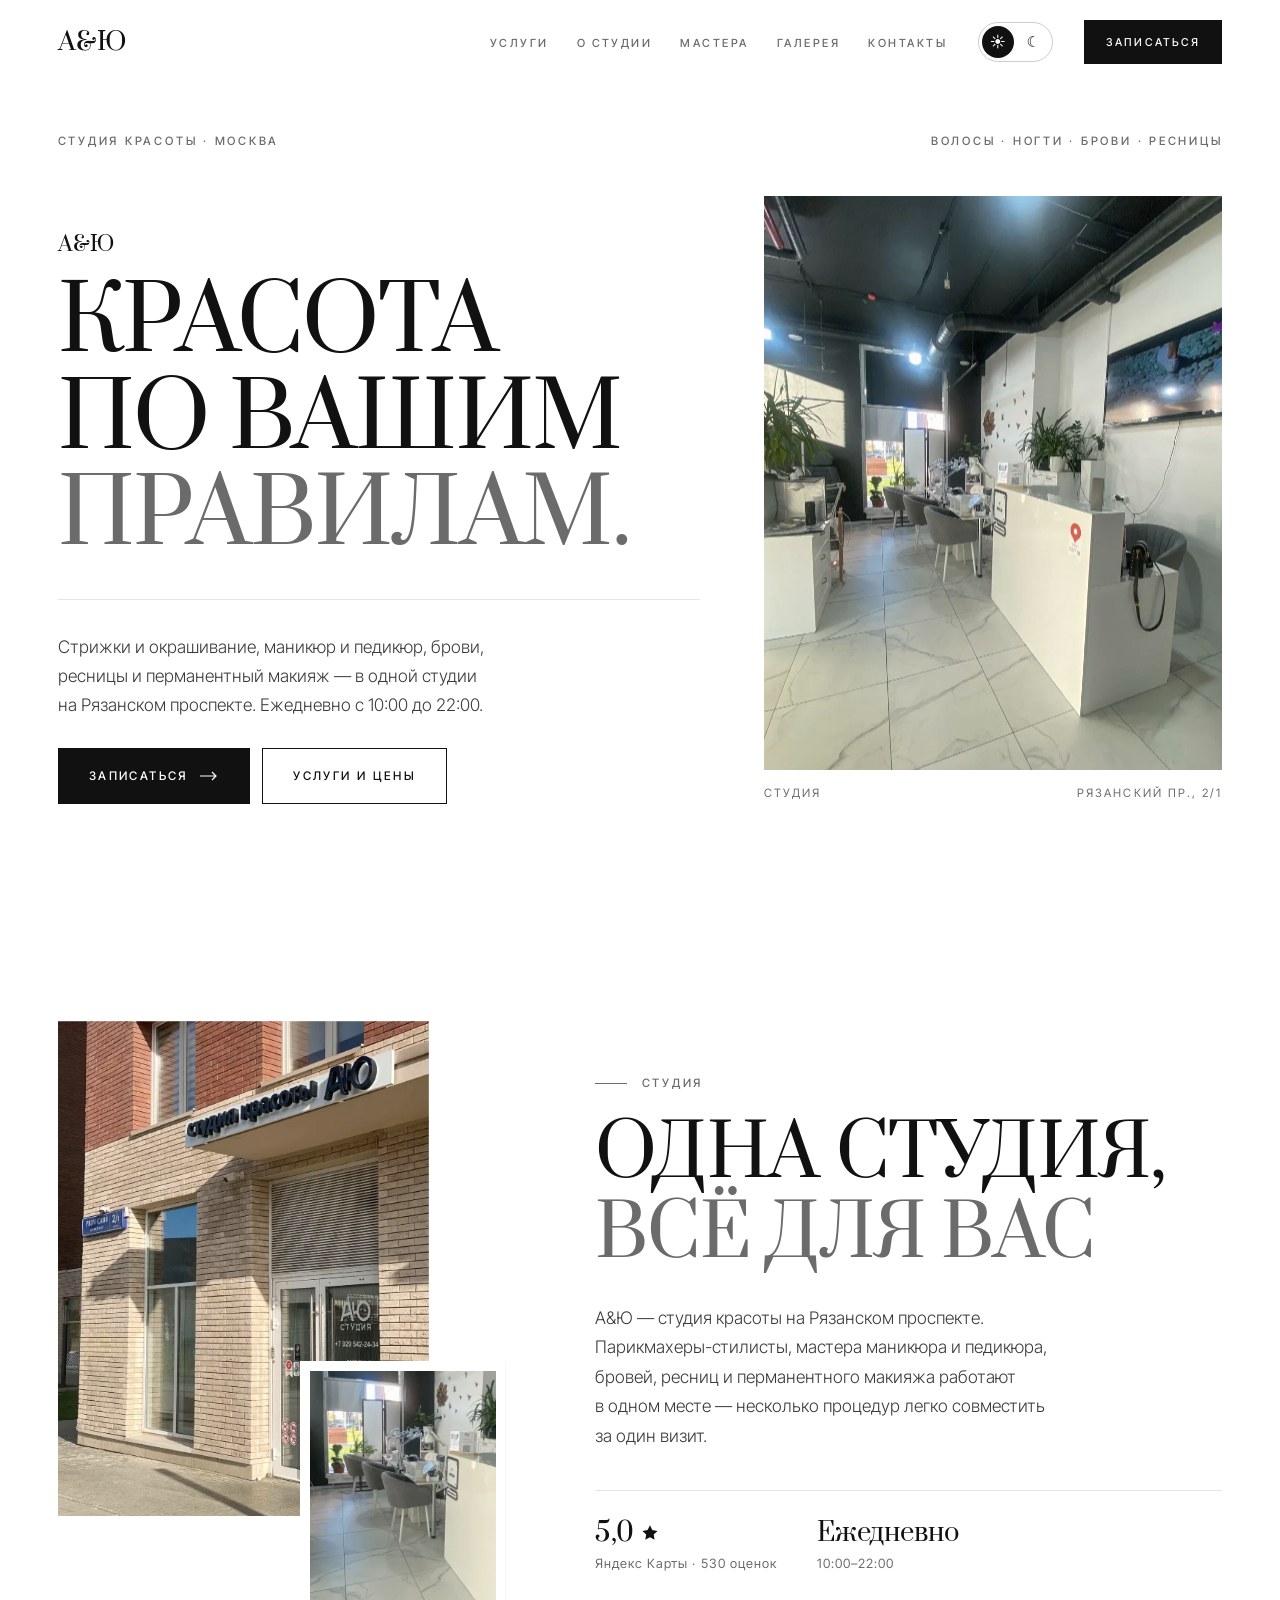
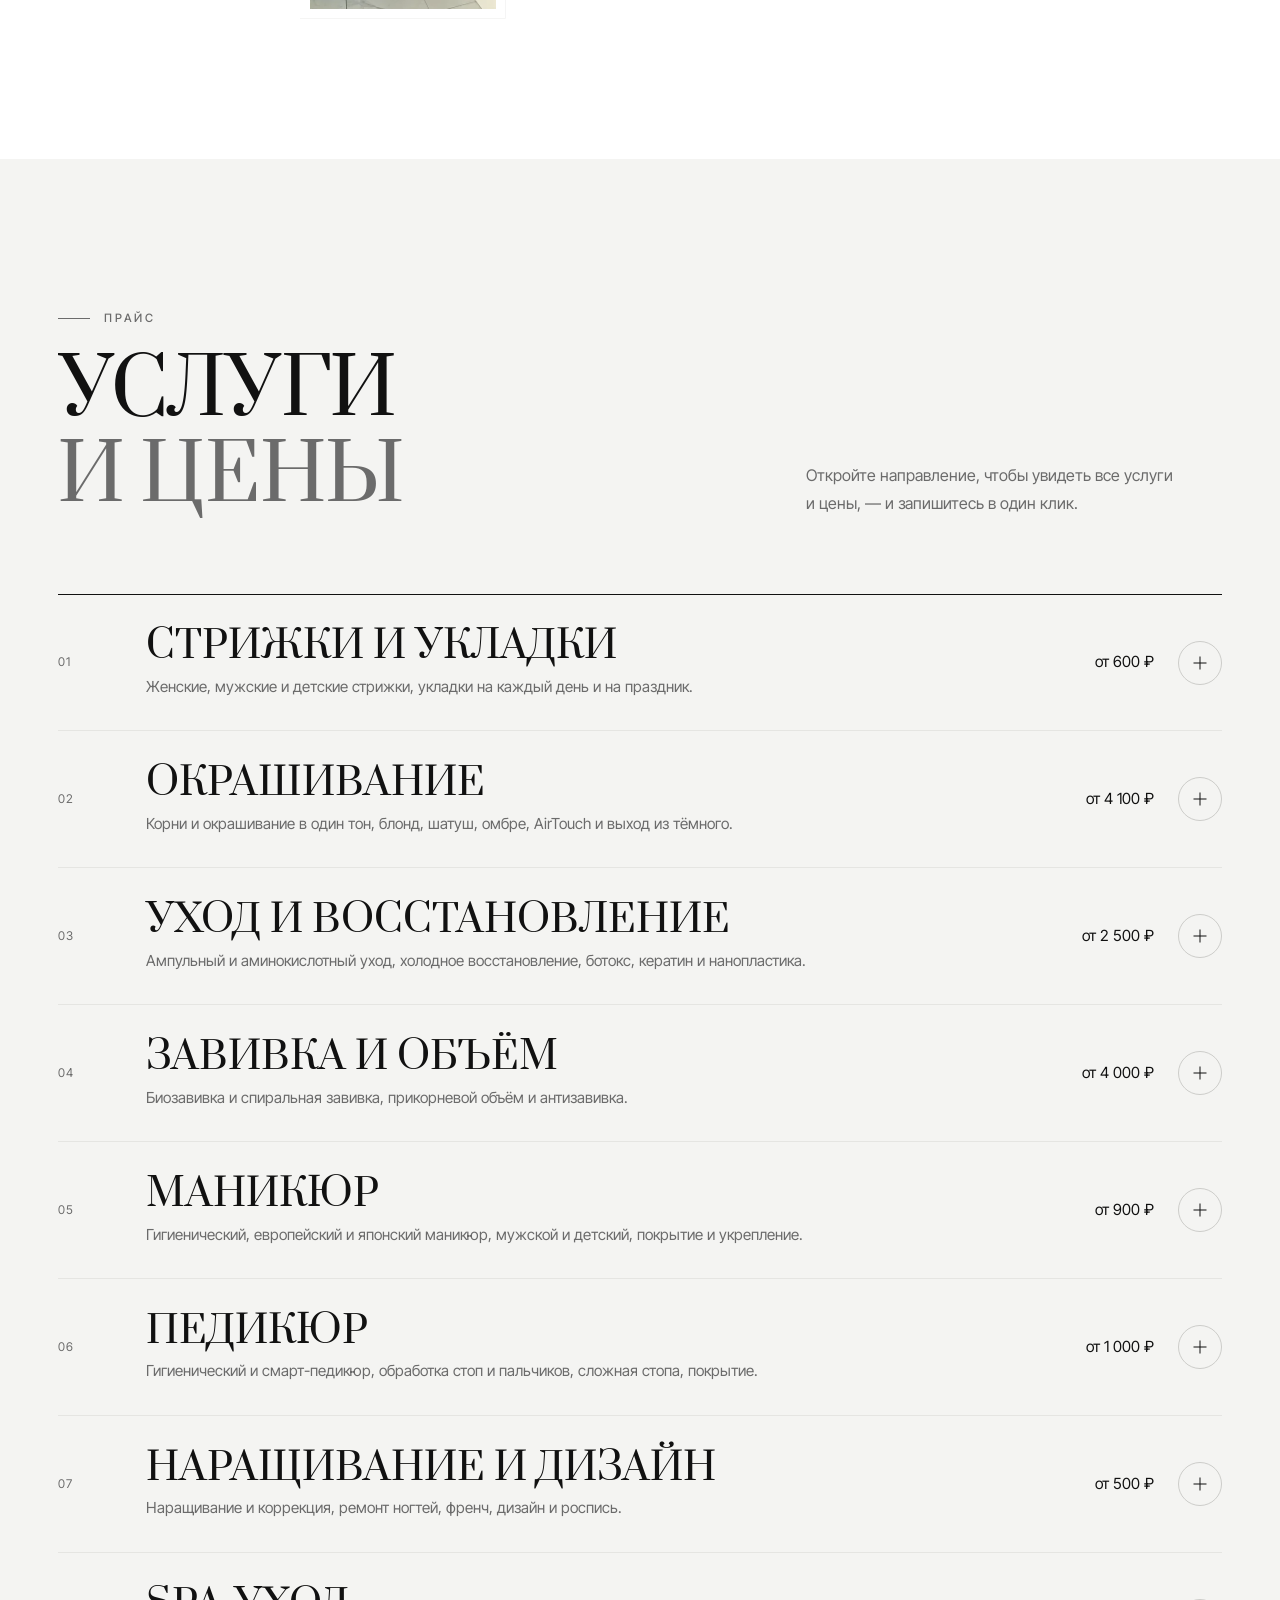
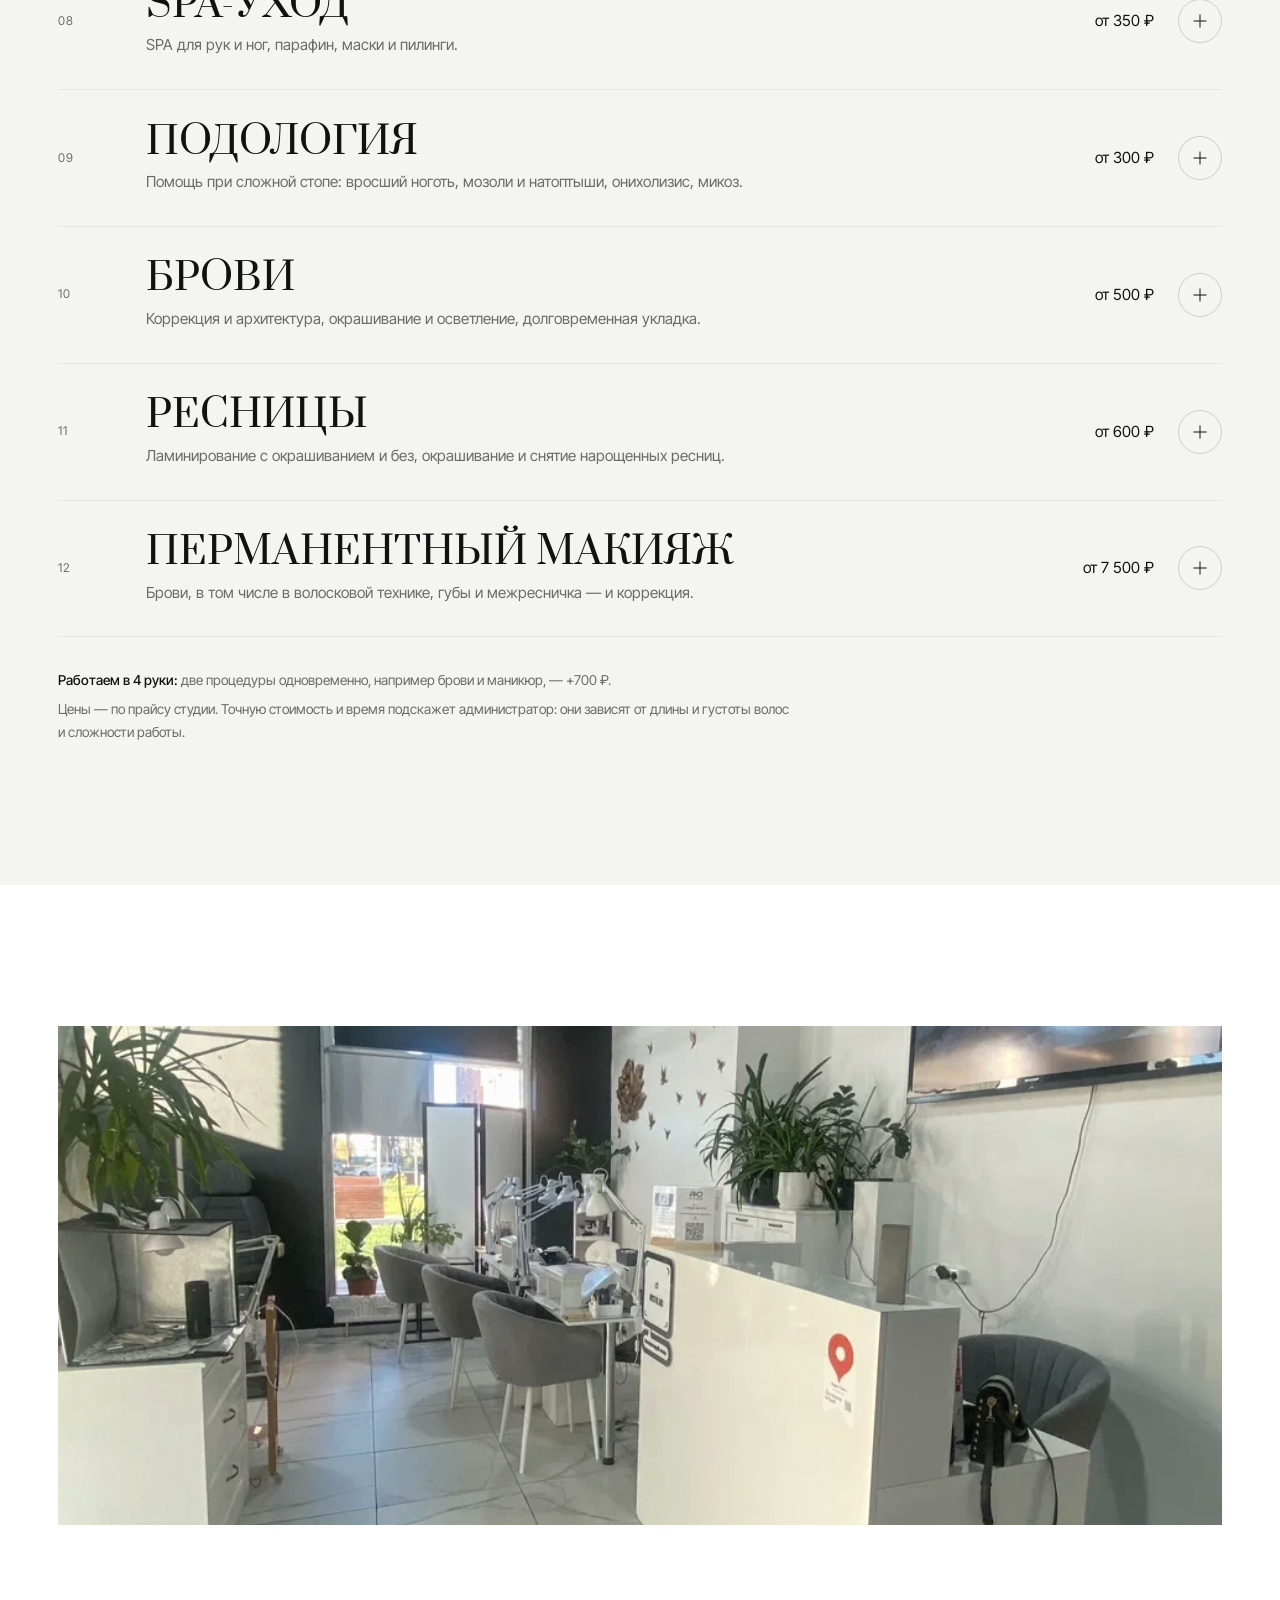
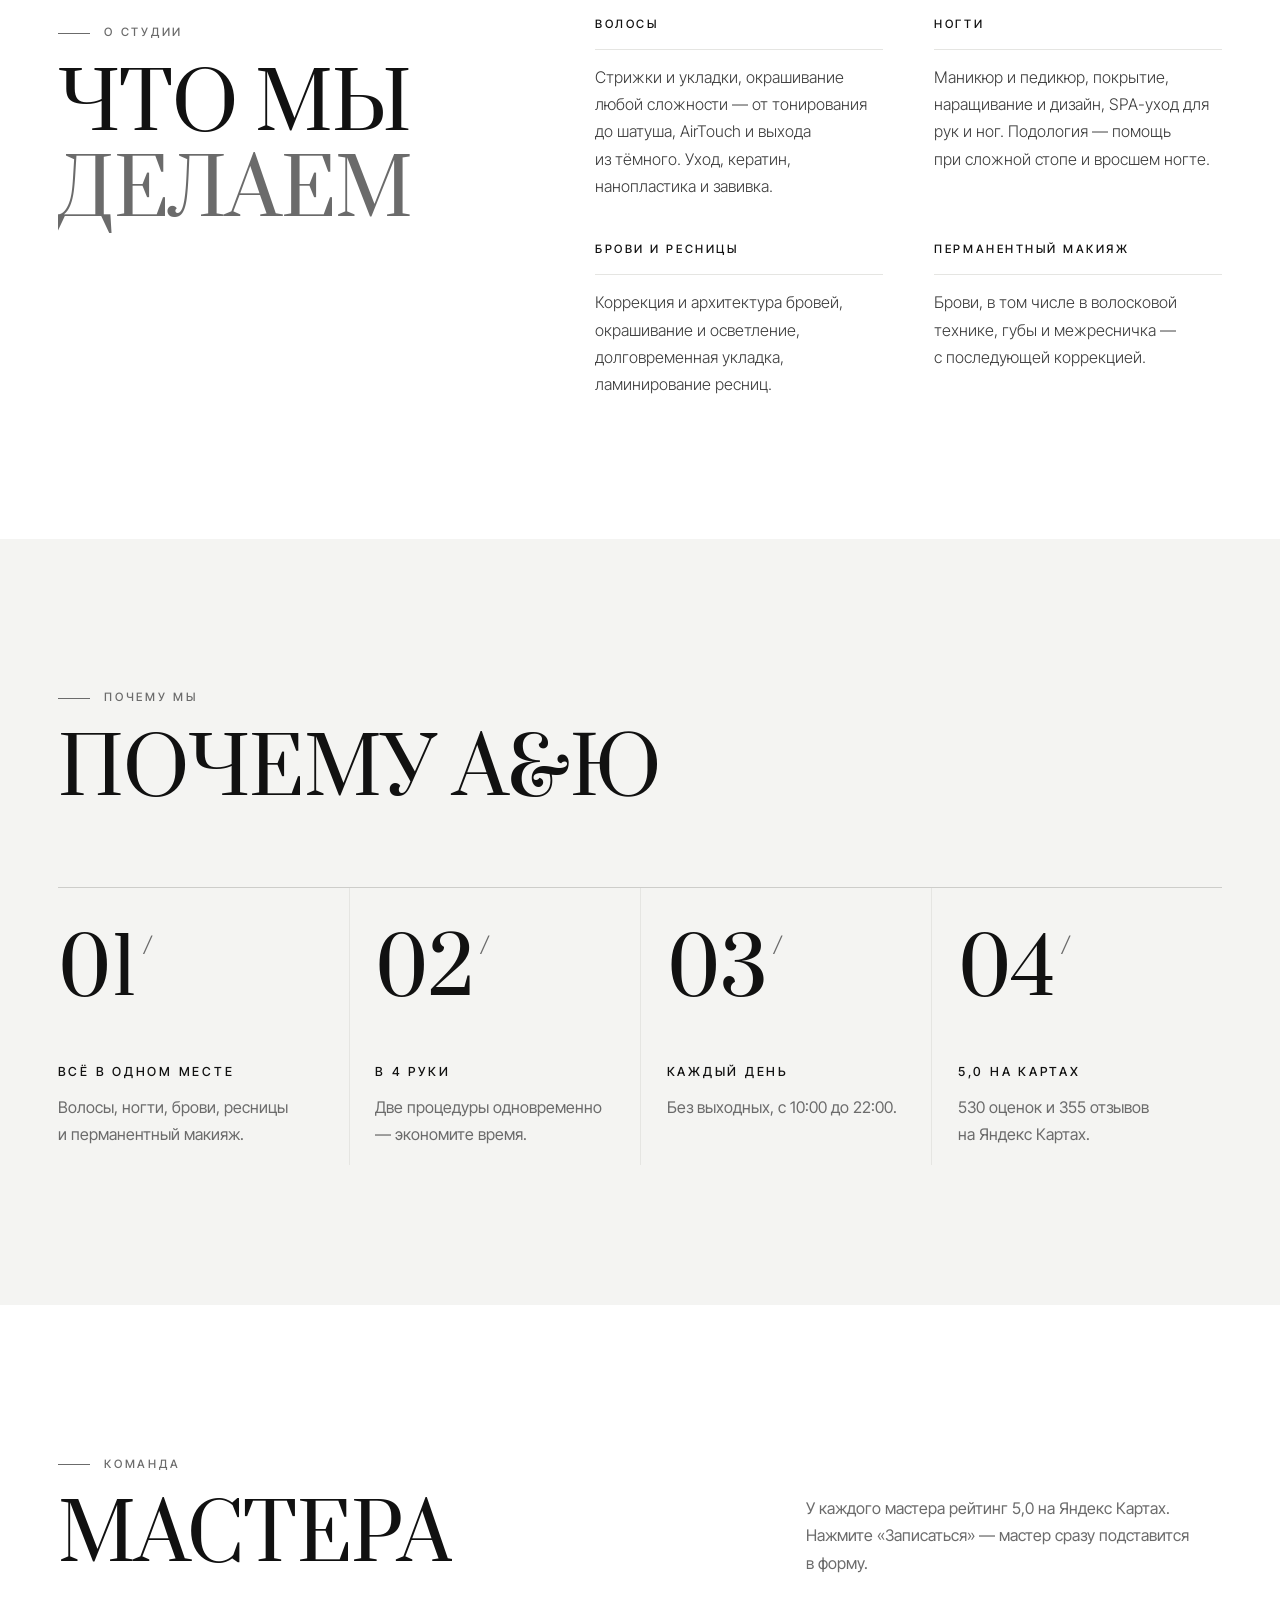
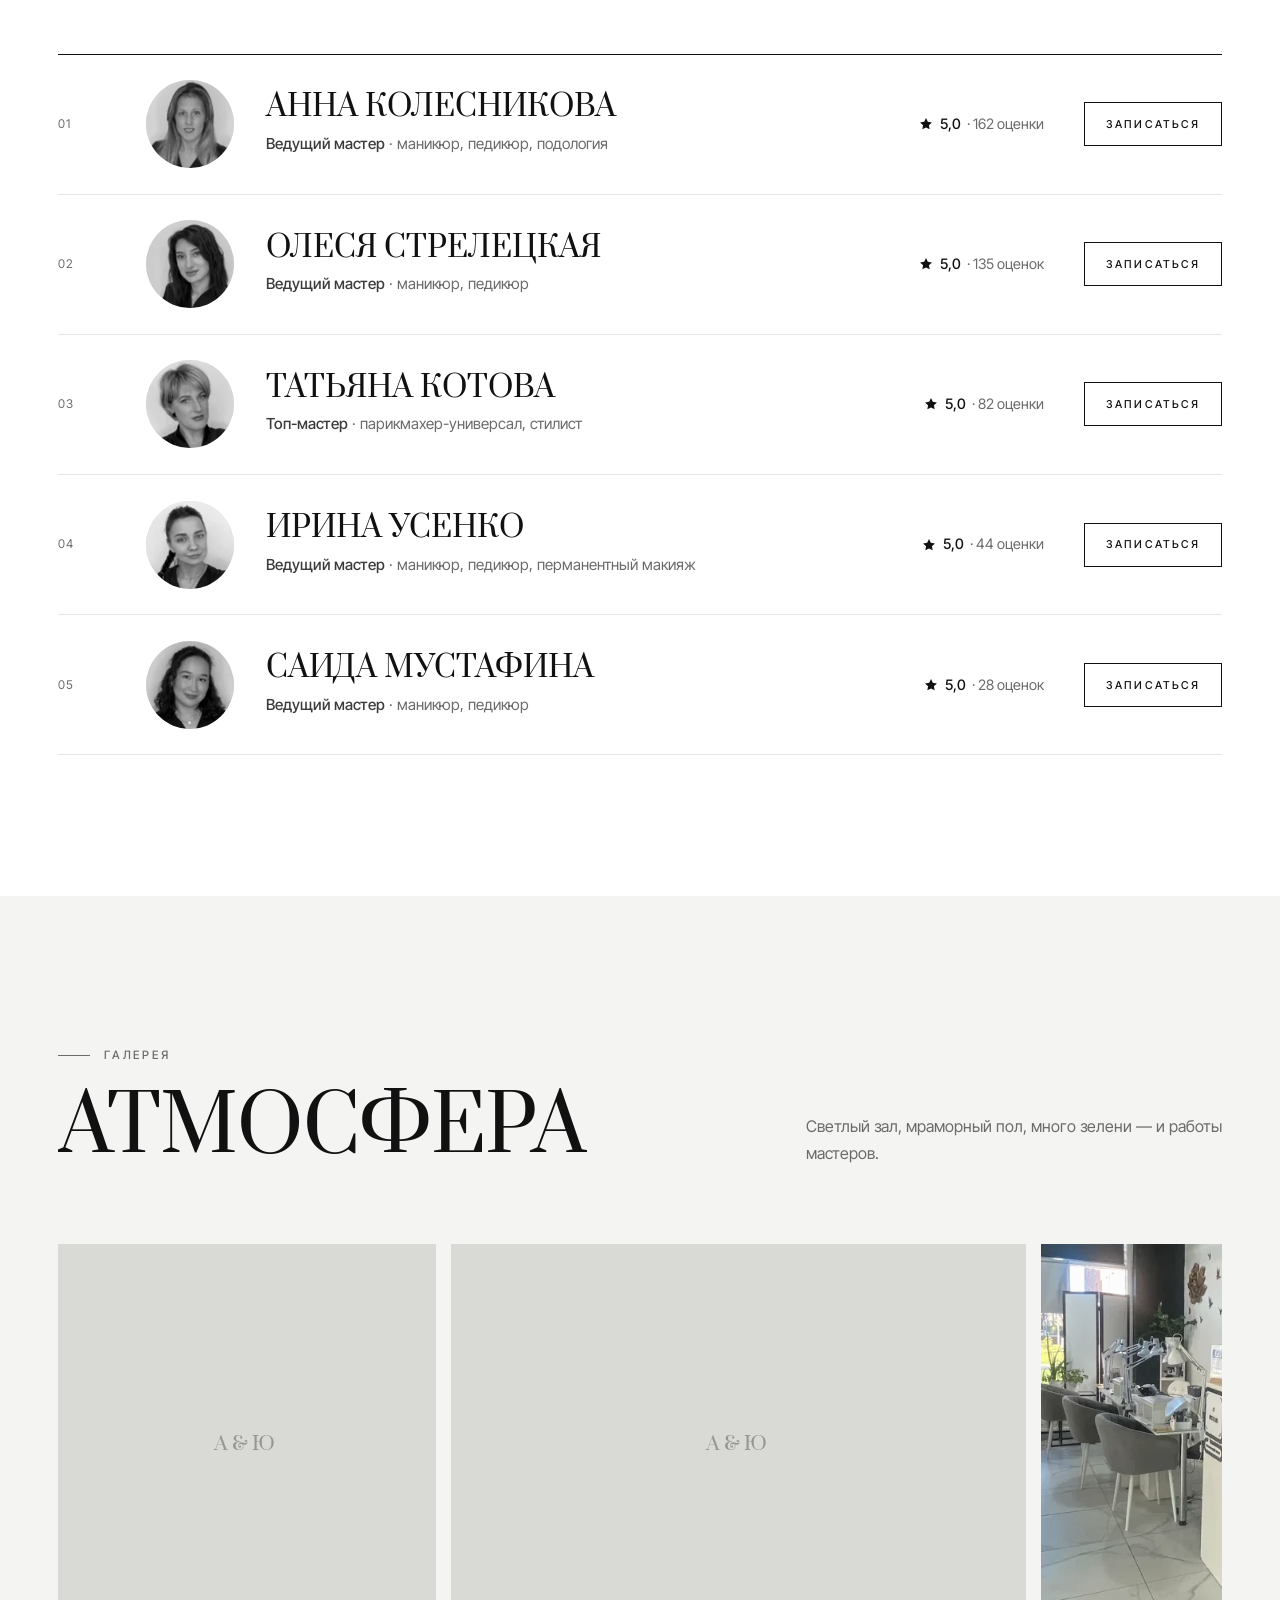
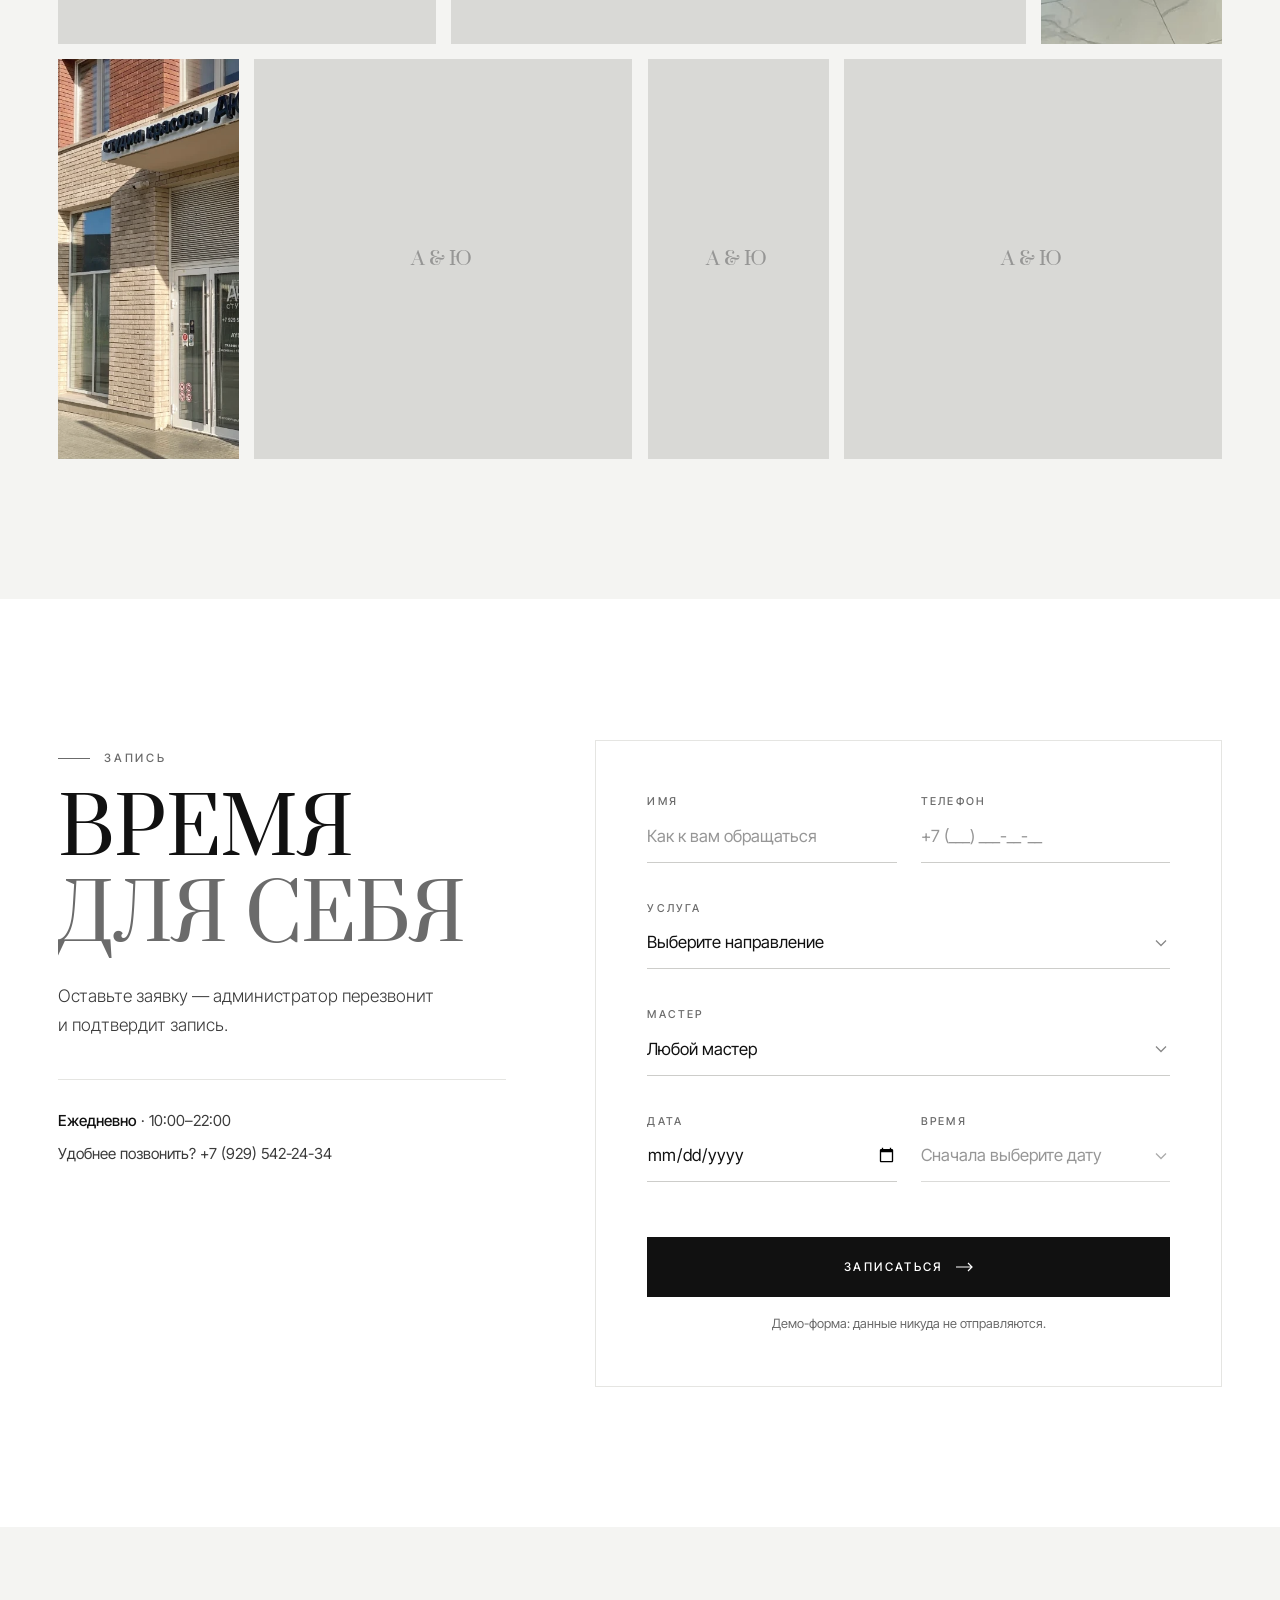
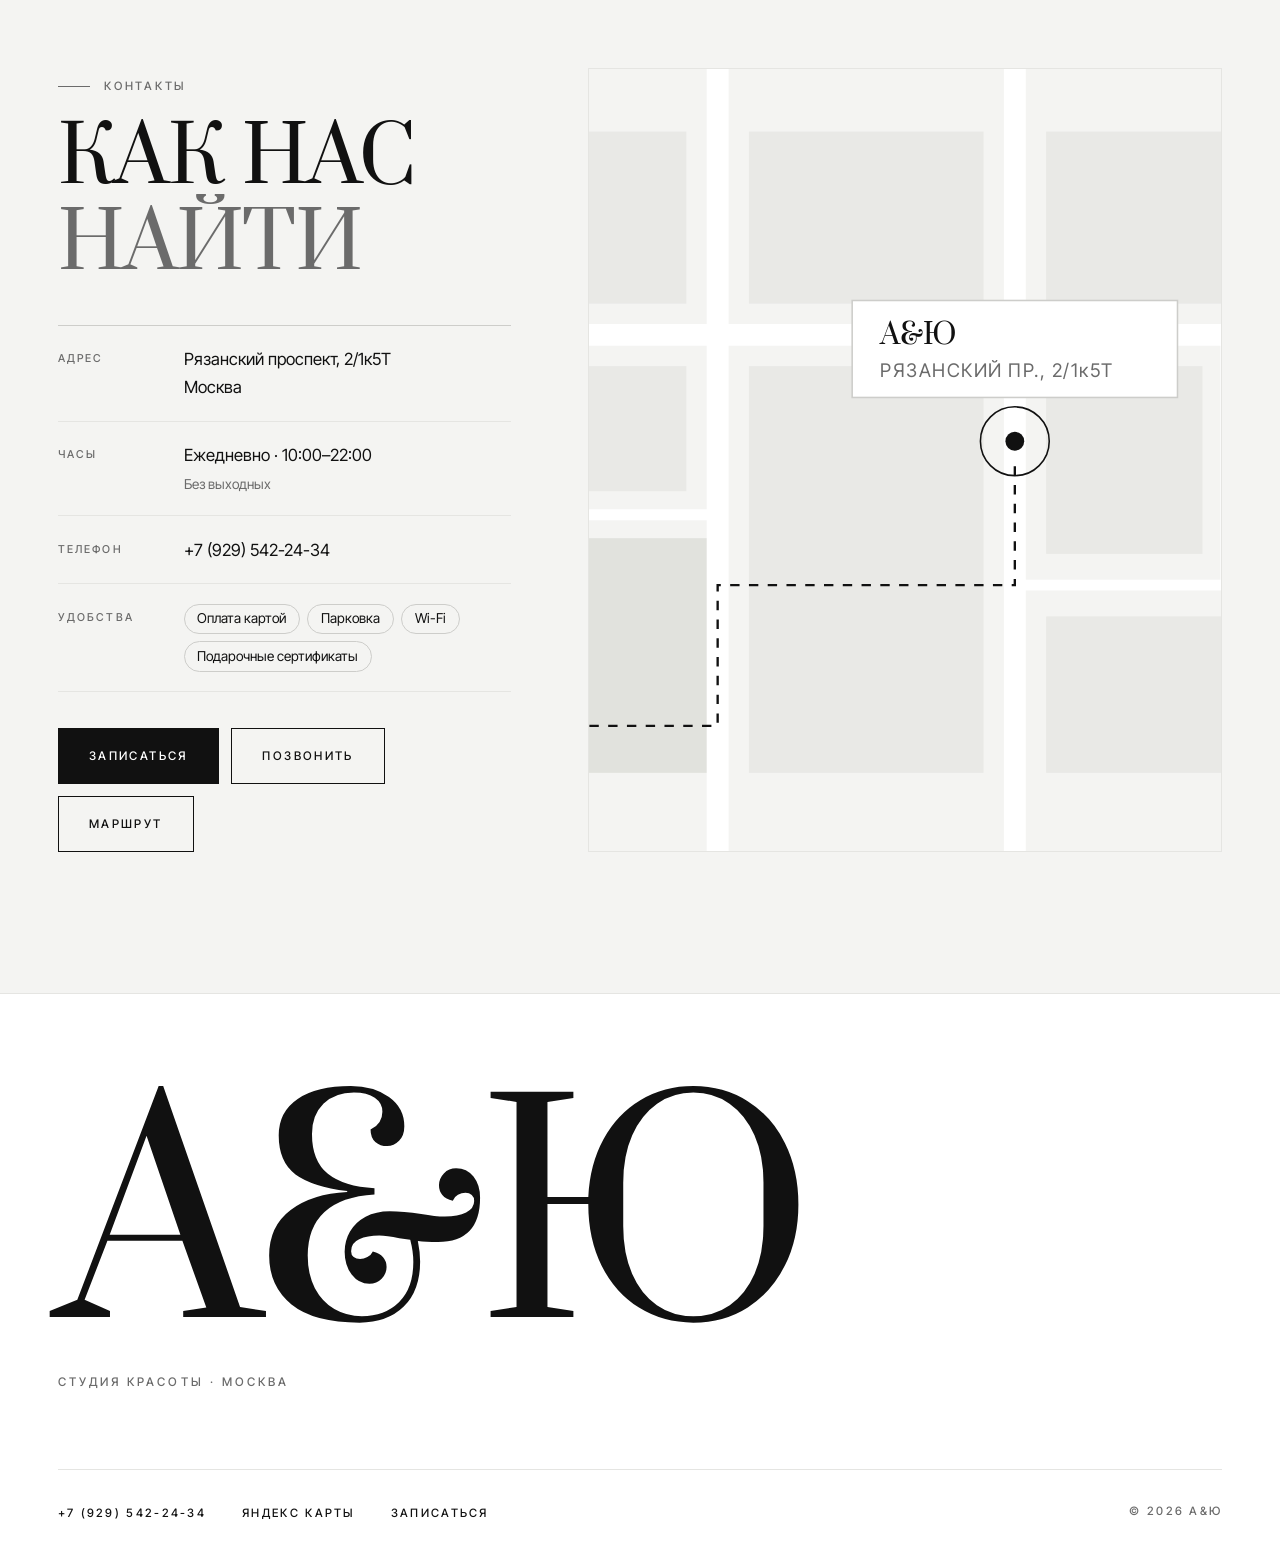
==== commit 7dcf66a7: "A&Ю: add the studio's five specialists - Masters list with photos, level, specialisation and Yandex " ====
--- a/ayu/index.html
+++ b/ayu/index.html
@@ -584,20 +584,40 @@
     }
 
     /* 12. Team ----------------------------------------------------------------- */
-    .team__grid { display: grid; grid-template-columns: repeat(4, minmax(0, 1fr)); gap: clamp(1rem, 2vw, 2rem); }
-    .member:nth-child(even) { margin-top: clamp(2rem, 5vw, 5rem); }
-    .member__media { aspect-ratio: 3 / 4; }
-    .member__media img { filter: grayscale(1) var(--img-filter); }
-    .member:hover .member__media img { transform: scale(1.04); filter: var(--img-filter-hover); }
-    .member__info { display: flex; justify-content: space-between; align-items: baseline; gap: 1rem; margin-top: 1.1rem; padding-top: 1rem; border-top: 1px solid var(--line); }
-    .member__name { font-family: var(--serif); font-size: clamp(1.3rem, 1.8vw, 1.6rem); font-weight: 400; color: var(--text); }
-    .member__role { font-size: .72rem; font-weight: 500; letter-spacing: .18em; text-transform: uppercase; color: var(--muted); text-align: right; }
-    .member__book { width: 100%; margin-top: 1rem; }
-
-    @media (max-width: 1024px) { .team__grid { grid-template-columns: repeat(2, minmax(0, 1fr)); } }
-    @media (max-width: 480px) {
-      .member__info { flex-direction: column; gap: .2rem; }
-      .member__role { text-align: left; font-size: .64rem; }
+    .team__list { border-top: 1px solid var(--text); }
+    .member {
+      display: grid; grid-template-columns: 64px 88px minmax(0, 1fr) auto auto; align-items: center; gap: 1rem 1.5rem;
+      padding: clamp(1.25rem, 2vw, 1.75rem) 0; border-bottom: 1px solid var(--line);
+    }
+    .member__num { font-size: .75rem; letter-spacing: .14em; color: var(--muted); }
+    .member__photo { width: 88px; height: 88px; border-radius: 50%; overflow: hidden; background: var(--placeholder); }
+    .member__photo img { width: 100%; height: 100%; object-fit: cover; filter: grayscale(1) contrast(1.04); transition: filter .6s ease, transform 1s var(--ease); }
+    .member__name { font-family: var(--serif); font-size: clamp(1.35rem, 2.3vw, 2.2rem); font-weight: 400; line-height: 1.1; text-transform: uppercase; color: var(--text); transition: transform .7s var(--ease); }
+    .member__main { padding-left: .5rem; }
+    .member__role { margin-top: .45rem; font-size: .95rem; color: var(--muted); }
+    .member__rating { margin-right: 1rem; }
+    .member__role b { font-weight: 500; color: var(--text-2); }
+    .member__rating { display: flex; align-items: center; gap: .4rem; white-space: nowrap; font-size: .9rem; color: var(--muted); }
+    .member__rating svg { width: 14px; height: 14px; fill: var(--text); }
+    .member__rating b { font-weight: 500; color: var(--text); }
+    @media (hover: hover) {
+      .member:hover .member__photo img { filter: var(--img-filter-hover); transform: scale(1.06); }
+      .member:hover .member__name { transform: translateX(8px); }
+    }
+
+    @media (max-width: 1024px) {
+      .member { grid-template-columns: 88px minmax(0, 1fr) auto; grid-template-areas: "photo main book" "photo rating book"; row-gap: .5rem; }
+      .member__num { display: none; }
+      .member__photo { grid-area: photo; }
+      .member__main { grid-area: main; align-self: end; }
+      .member__rating { grid-area: rating; align-self: start; }
+      .member__book { grid-area: book; }
+    }
+    @media (max-width: 600px) {
+      .member { grid-template-columns: 72px minmax(0, 1fr); grid-template-areas: "photo main" "photo rating" "book book"; column-gap: 1.1rem; }
+      .member__photo { width: 72px; height: 72px; }
+      .member__role { font-size: .88rem; }
+      .member__book { width: 100%; margin-top: .75rem; }
     }
 
     /* 13. Booking -------------------------------------------------------------- */
@@ -734,9 +754,9 @@
       <div class="header__right">
         <nav class="nav" aria-label="Основное меню">
           <ul>
-            <li><a class="nav__link" href="#home" data-nav>Главная</a></li>
             <li><a class="nav__link" href="#services" data-nav>Услуги</a></li>
             <li><a class="nav__link" href="#about" data-nav>О студии</a></li>
+            <li><a class="nav__link" href="#team" data-nav>Мастера</a></li>
             <li><a class="nav__link" href="#gallery" data-nav>Галерея</a></li>
             <li><a class="nav__link" href="#contact" data-nav>Контакты</a></li>
           </ul>
@@ -759,8 +779,9 @@
           <li><a class="drawer__link" href="#home" style="--i:0">Главная <span>01</span></a></li>
           <li><a class="drawer__link" href="#services" style="--i:1">Услуги <span>02</span></a></li>
           <li><a class="drawer__link" href="#about" style="--i:2">О студии <span>03</span></a></li>
-          <li><a class="drawer__link" href="#gallery" style="--i:3">Галерея <span>04</span></a></li>
-          <li><a class="drawer__link" href="#contact" style="--i:4">Контакты <span>05</span></a></li>
+          <li><a class="drawer__link" href="#team" style="--i:3">Мастера <span>04</span></a></li>
+          <li><a class="drawer__link" href="#gallery" style="--i:4">Галерея <span>05</span></a></li>
+          <li><a class="drawer__link" href="#contact" style="--i:5">Контакты <span>06</span></a></li>
         </ul>
       </nav>
       <div class="drawer__foot">
@@ -932,8 +953,23 @@
       </div>
     </section>
 
+    <!-- ============================ TEAM ============================ -->
+    <section class="section" id="team" aria-labelledby="team-title">
+      <div class="container">
+        <header class="section-head">
+          <div>
+            <p class="eyebrow" data-reveal>Команда</p>
+            <h2 class="title" id="team-title" data-reveal="lines"><span class="mask"><span>Мастера</span></span></h2>
+          </div>
+          <p class="section-head__lead" data-reveal>У&nbsp;каждого мастера рейтинг 5,0 на&nbsp;Яндекс Картах. Нажмите «Записаться»&nbsp;— мастер сразу подставится в&nbsp;форму.</p>
+        </header>
+        <!-- Rendered from TEAM in the script -->
+        <ul class="team__list" id="team-list"></ul>
+      </div>
+    </section>
+
     <!-- ============================ GALLERY ============================ -->
-    <section class="section" id="gallery" aria-labelledby="gallery-title">
+    <section class="section section--alt" id="gallery" aria-labelledby="gallery-title">
       <div class="container">
         <header class="section-head">
           <div>
@@ -998,22 +1034,6 @@
       </div>
     </section>
 
-    <!-- ============================ TEAM ============================ -->
-    <!-- Появится, когда в TEAM (в скрипте) будут мастера -->
-    <section class="section section--alt" id="team" aria-labelledby="team-title" hidden>
-      <div class="container">
-        <header class="section-head">
-          <div>
-            <p class="eyebrow" data-reveal>Команда</p>
-            <h2 class="title" id="team-title" data-reveal="lines"><span class="mask"><span>Мастера</span></span></h2>
-          </div>
-          <p class="section-head__lead" data-reveal>Нажмите «Записаться» — направление мастера сразу подставится в&nbsp;форму.</p>
-        </header>
-        <!-- Rendered from TEAM in the script -->
-        <ul class="team__grid" id="team-list"></ul>
-      </div>
-    </section>
-
     <!-- ============================ BOOKING ============================ -->
     <section class="section" id="booking" aria-labelledby="booking-title">
       <div class="container booking__grid">
@@ -1049,6 +1069,13 @@
                   <option value="">Выберите направление</option>
                 </select>
                 <p class="field__error" id="f-service-error" aria-live="polite"></p>
+              </div>
+              <div class="field field--full">
+                <label class="field__label" for="f-master">Мастер</label>
+                <select class="field__input" id="f-master" name="master">
+                  <option value="">Любой мастер</option>
+                </select>
+                <p class="field__error" aria-hidden="true"></p>
               </div>
               <div class="field">
                 <label class="field__label" for="f-date">Дата</label>
@@ -1447,10 +1474,15 @@
       }
     ];
 
-    // Мастера. Пока пусто — секция «Мастера» скрыта. Пример записи:
-    // { name: 'Имя', role: 'Мастер маникюра', service: 'Маникюр', photo: 'images/team-name.webp' }
-    // service — направление из SERVICES: оно подставится в форму по кнопке «Записаться».
-    const TEAM = [];
+    // Мастера и их рейтинг на Яндекс Картах.
+    // services — направления из SERVICES: первое подставится в форму по кнопке «Записаться».
+    const TEAM = [
+      { name: 'Анна Колесникова',   level: 'Ведущий мастер', role: 'маникюр, педикюр, подология',             services: ['Маникюр', 'Педикюр', 'Подология'],                 rating: 5, votes: 162, photo: 'images/team-kolesnikova.webp' },
+      { name: 'Олеся Стрелецкая',   level: 'Ведущий мастер', role: 'маникюр, педикюр',                        services: ['Маникюр', 'Педикюр'],                              rating: 5, votes: 135, photo: 'images/team-streletskaya.webp' },
+      { name: 'Татьяна Котова',     level: 'Топ-мастер',     role: 'парикмахер-универсал, стилист',           services: ['Стрижки и укладки', 'Окрашивание', 'Уход и восстановление', 'Завивка и объём'], rating: 5, votes: 82, photo: 'images/team-kotova.webp' },
+      { name: 'Ирина Усенко',       level: 'Ведущий мастер', role: 'маникюр, педикюр, перманентный макияж',   services: ['Маникюр', 'Педикюр', 'Перманентный макияж'],       rating: 5, votes: 44,  photo: 'images/team-usenko.webp' },
+      { name: 'Саида Мустафина',    level: 'Ведущий мастер', role: 'маникюр, педикюр',                        services: ['Маникюр', 'Педикюр'],                              rating: 5, votes: 28,  photo: 'images/team-mustafina.webp' }
+    ];
 
     const HOURS = { open: 10 * 60, lastStart: 21 * 60, closedDays: [] }; // ежедневно 10:00–22:00, последняя запись в 21:00
 
@@ -1595,28 +1627,36 @@
       </li>`;
     }).join('');
 
+    const STAR = '<svg viewBox="0 0 20 20" aria-hidden="true"><path d="M10 1.5l2.6 5.3 5.9.9-4.3 4.1 1 5.8L10 14.9l-5.2 2.7 1-5.8L1.5 7.7l5.9-.9z"/></svg>';
+    const rating = r => r.toFixed(1).replace('.', ',');
+    const votes = n => `${n} ${plural(n, 'оценка', 'оценки', 'оценок')}`;
+
     const teamSection = $('#team');
     if (TEAM.length) {
-      teamSection.hidden = false;
       $('#team-list').innerHTML = TEAM.map((m, i) => `
-        <li class="member" data-reveal style="--d:${i % 4}">
-          <div class="member__media media">
-            <img src="${esc(m.photo)}" alt="${esc(m.name)}, ${esc(m.role)}" loading="lazy" decoding="async">
+        <li class="member" data-reveal style="--d:${i % 3}">
+          <span class="member__num">${pad(i + 1)}</span>
+          <div class="member__photo"><img src="${esc(m.photo)}" alt="${esc(m.name)}" width="176" height="176" loading="lazy" decoding="async"></div>
+          <div class="member__main">
+            <h3 class="member__name">${esc(m.name)}</h3>
+            <p class="member__role"><b>${esc(m.level)}</b> · ${esc(m.role)}</p>
           </div>
-          <div class="member__info">
-            <h3 class="member__name">${esc(m.name)}</h3>
-            <p class="member__role">${esc(m.role)}</p>
-          </div>
-          ${m.service ? `<a class="btn btn--sm member__book" href="#booking" data-service="${esc(m.service)}">Записаться</a>` : ''}
+          <p class="member__rating" aria-label="Рейтинг ${rating(m.rating)} из 5, ${votes(m.votes)} на Яндекс Картах">${STAR}<b>${rating(m.rating)}</b><span>· ${votes(m.votes)}</span></p>
+          <a class="btn btn--sm member__book" href="#booking" data-master="${esc(m.name)}" aria-label="Записаться к мастеру: ${esc(m.name)}">Записаться</a>
         </li>`).join('');
     } else {
       teamSection.remove();
+      $$('a[href="#team"]').forEach(a => a.closest('li').remove());
     }
 
     const serviceSelect = $('#f-service');
     serviceSelect.insertAdjacentHTML('beforeend',
       SERVICES.map(s => `<option value="${esc(s.name)}">${esc(s.name)} — ${fromPrice(s)}</option>`).join('') +
       '<option value="Несколько услуг">Несколько услуг — подскажет администратор</option>');
+
+    const masterSelect = $('#f-master');
+    masterSelect.insertAdjacentHTML('beforeend', TEAM.map(m => `<option value="${esc(m.name)}">${esc(m.name)} — ${esc(m.role)}</option>`).join(''));
+    if (!TEAM.length) masterSelect.closest('.field').remove();
 
     /* ---------- Services: expand ---------- */
     $$('.svc__row').forEach(row => {
@@ -1695,13 +1735,21 @@
       if (!id || !document.getElementById(id)) return;
       e.preventDefault();
       if (drawerOpen) setDrawer(false);
-      if (a.dataset.service) { serviceSelect.value = a.dataset.service; serviceSelect.dispatchEvent(new Event('change')); }
+      if (a.dataset.master) {
+        const m = TEAM.find(x => x.name === a.dataset.master);
+        masterSelect.value = m.name;
+        // Keep the chosen service if this master does it, otherwise suggest their main one
+        if (!m.services.includes(serviceSelect.value)) { serviceSelect.value = m.services[0]; serviceSelect.dispatchEvent(new Event('change')); }
+      } else if (a.dataset.service) {
+        serviceSelect.value = a.dataset.service;
+        serviceSelect.dispatchEvent(new Event('change'));
+      }
       goTo(id);
     });
 
     const navLinks = $$('[data-nav]');
     if ('IntersectionObserver' in window) {
-      const alias = { intro: 'home', why: 'about', team: 'gallery', booking: 'contact' };
+      const alias = { why: 'about', booking: 'contact' };
       const spy = new IntersectionObserver(entries => entries.forEach(entry => {
         if (!entry.isIntersecting) return;
         const id = alias[entry.target.id] || entry.target.id;
@@ -1885,7 +1933,7 @@
 
       setTimeout(() => {
         const date = parseDate(data.date).toLocaleDateString('ru-RU', { weekday: 'short', day: 'numeric', month: 'long' });
-        $('#booking-summary').innerHTML = [['Услуга', data.service], ['Дата', date], ['Время', data.time]]
+        $('#booking-summary').innerHTML = [['Услуга', data.service], ['Мастер', data.master || 'Любой'], ['Дата', date], ['Время', data.time]]
           .map(([k, v]) => `<div><dt>${k}</dt><dd>${esc(v)}</dd></div>`).join('');
         form.hidden = true;
         success.hidden = false;
